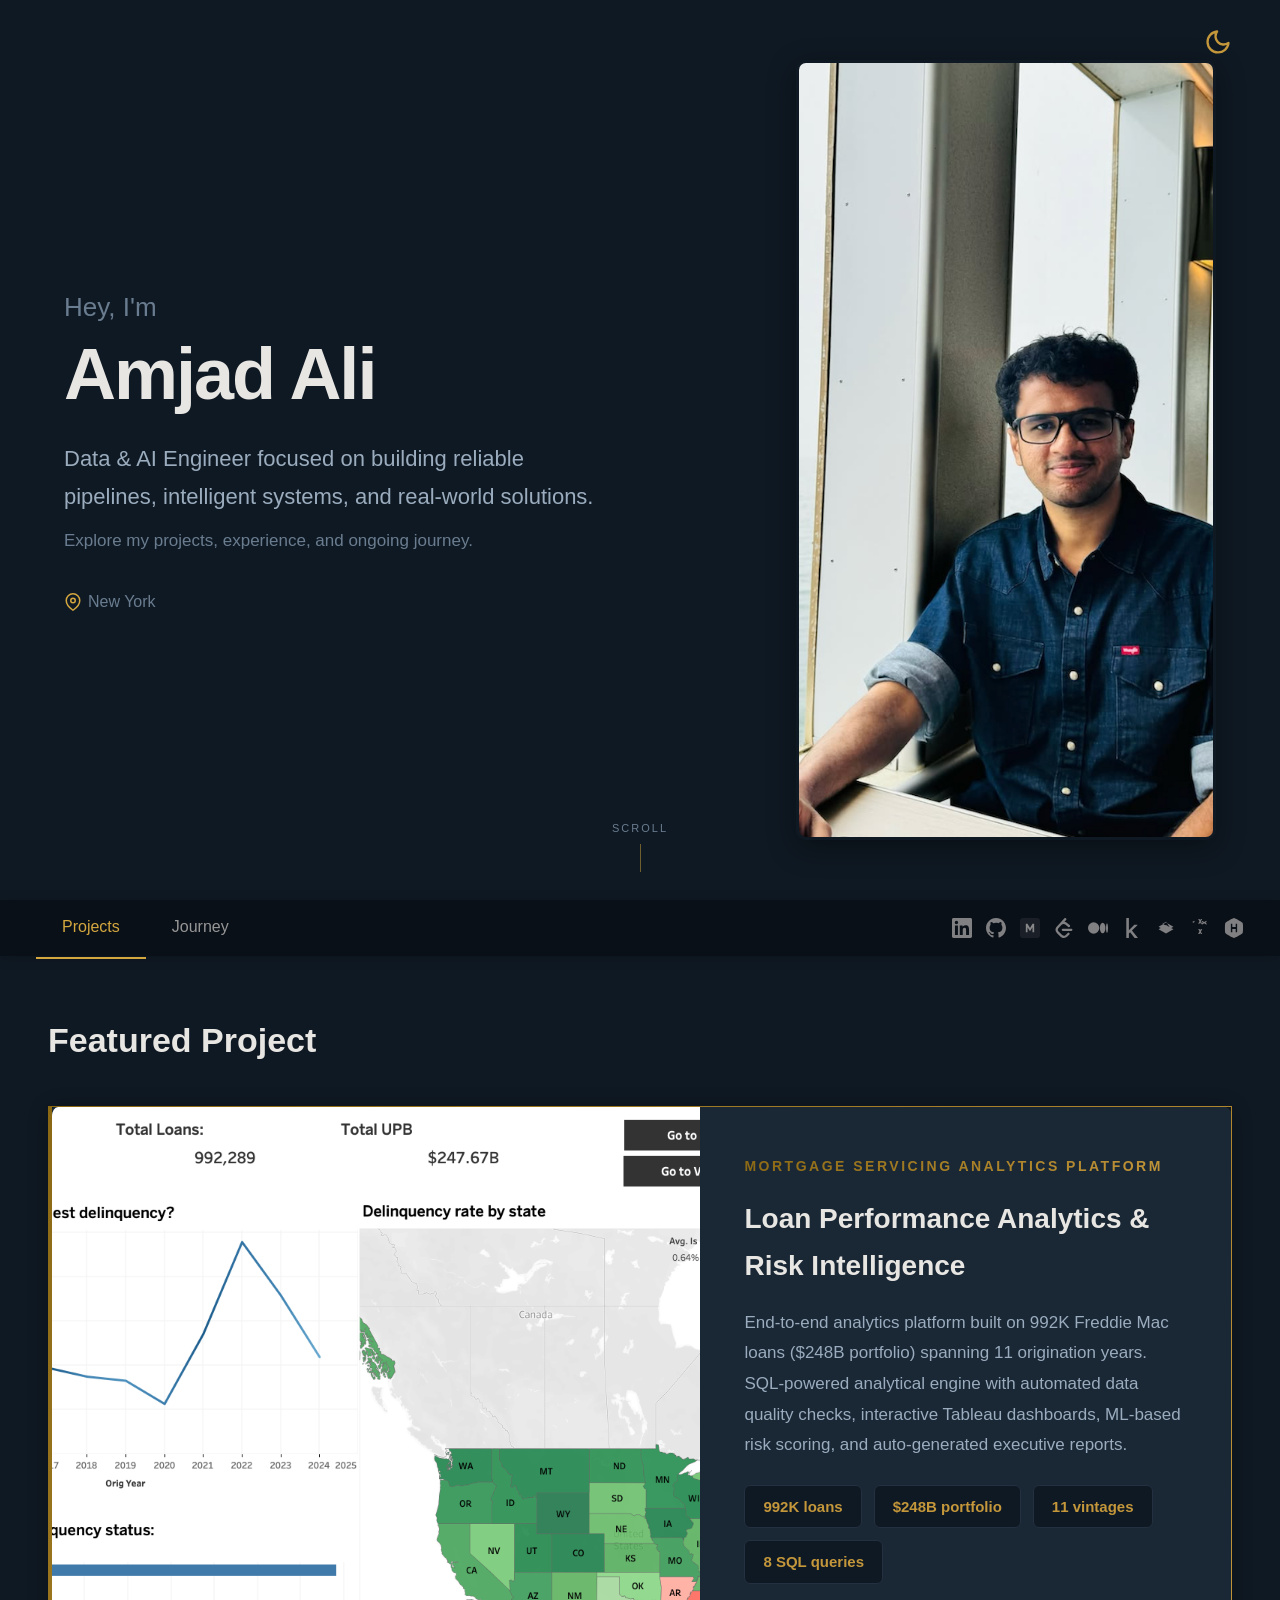
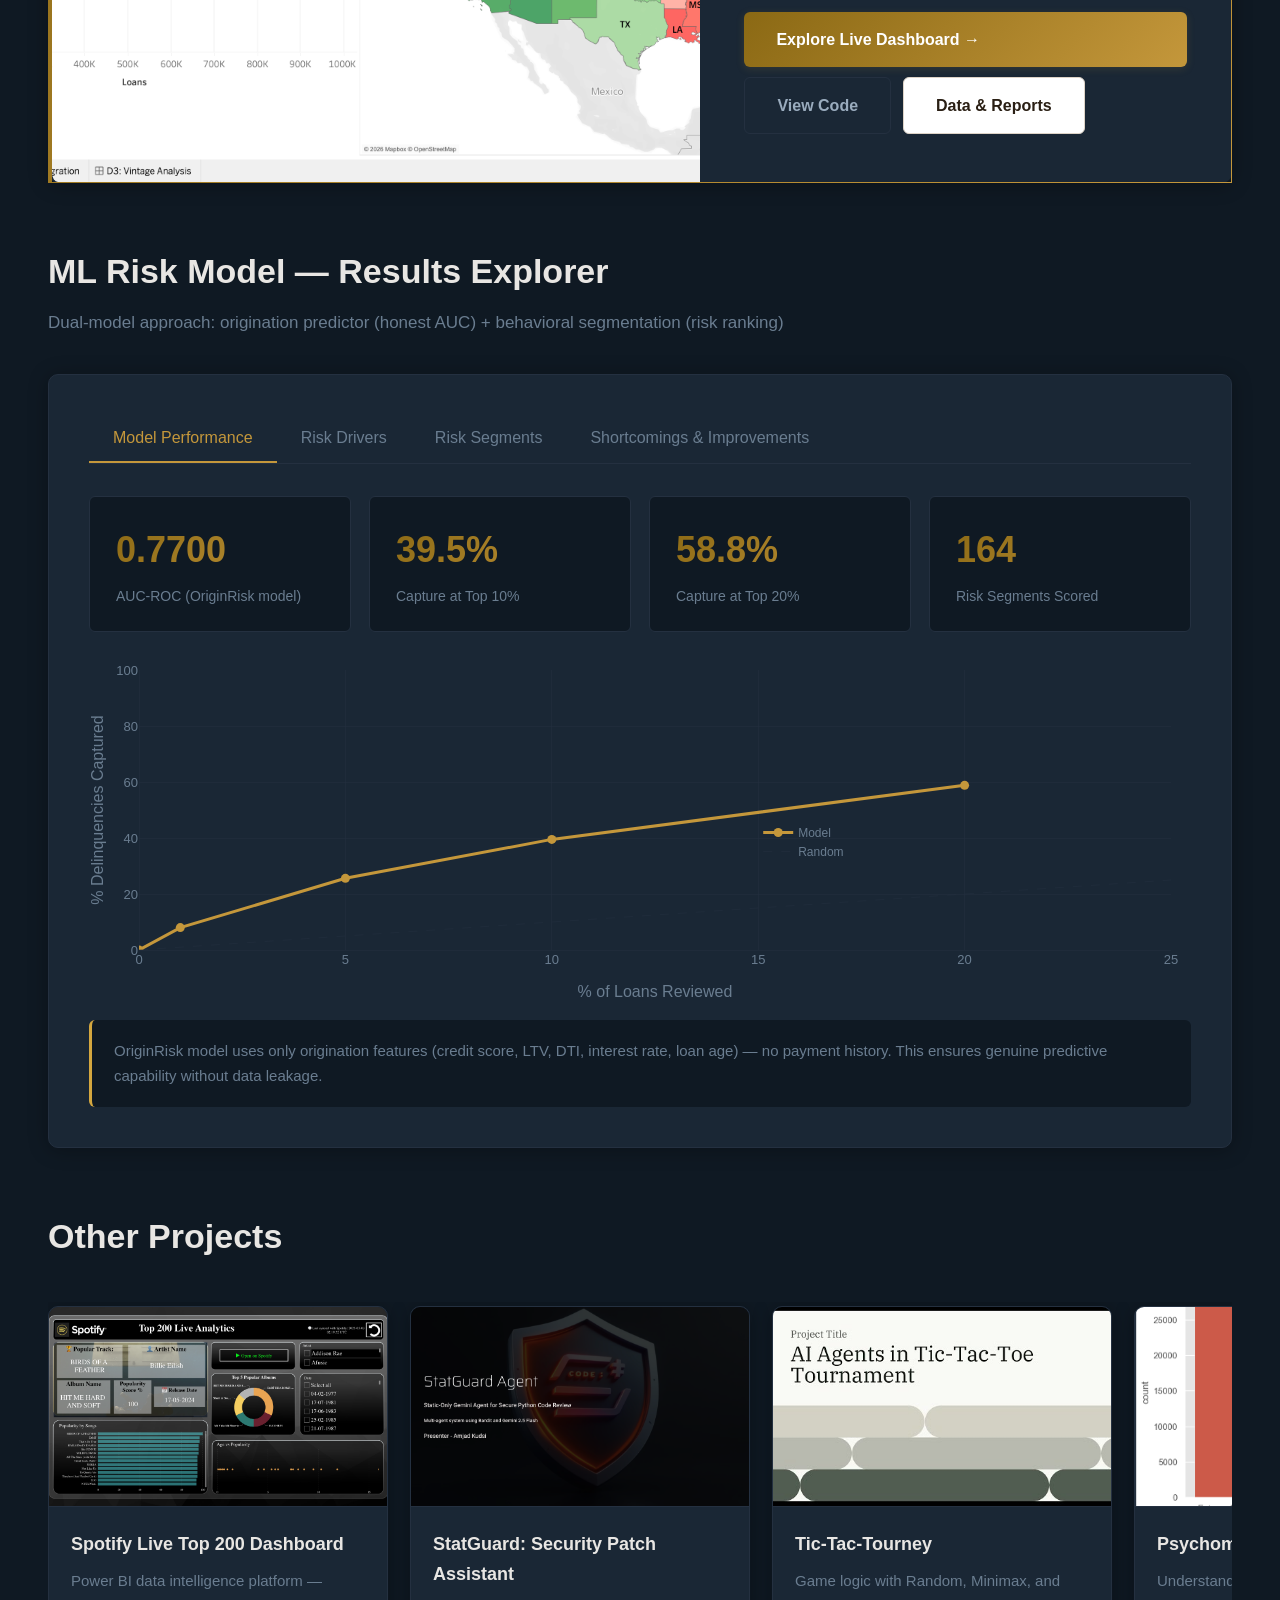
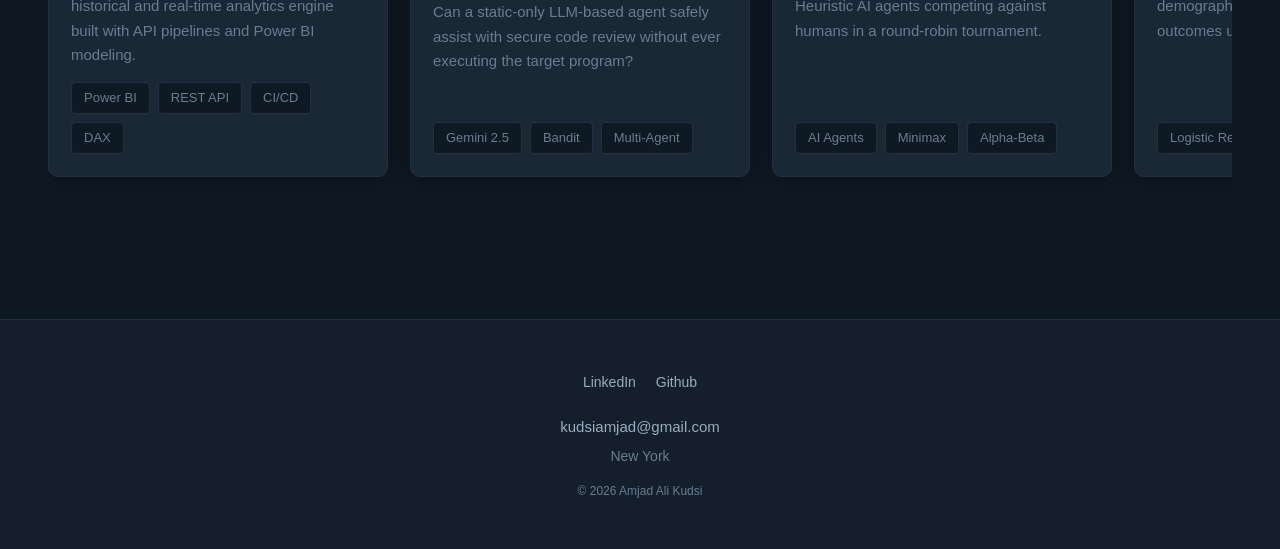
==== docs/index.html @ d376d177 "corrections" ====
<!DOCTYPE html>
<html lang="en">
<head>
    <meta charset="UTF-8">
    <meta name="viewport" content="width=device-width, initial-scale=1.0">
    <meta name="author" content="Amjad Ali Kudsi">
    <meta name="description" content="Data & AI Engineer — Pipelines, intelligent systems, and real-world solutions.">
    <title>Amjad Ali — Data & AI Engineer</title>
    <link rel="stylesheet" href="style.css">
    <script src="https://cdn.plot.ly/plotly-2.27.0.min.js" defer></script>
</head>
<body>

<!-- ═══════ HERO ═══════ -->
<section class="hero" id="top">
    <div class="theme-toggle" id="themeBtn" title="Toggle dark/light mode">
        <!-- Moon (visible in dark mode) -->
        <svg class="theme-toggle-icon" id="icon-moon" xmlns="http://www.w3.org/2000/svg" viewBox="0 0 24 24" fill="none" stroke="currentColor" stroke-width="2" stroke-linecap="round" stroke-linejoin="round"><path d="M21 12.79A9 9 0 1 1 11.21 3 7 7 0 0 0 21 12.79z"/></svg>
        <!-- Sun (visible in light mode) -->
        <svg class="theme-toggle-icon" id="icon-sun" xmlns="http://www.w3.org/2000/svg" viewBox="0 0 24 24" fill="none" stroke="currentColor" stroke-width="2" stroke-linecap="round" stroke-linejoin="round" style="display:none"><circle cx="12" cy="12" r="5"/><line x1="12" y1="1" x2="12" y2="3"/><line x1="12" y1="21" x2="12" y2="23"/><line x1="4.22" y1="4.22" x2="5.64" y2="5.64"/><line x1="18.36" y1="18.36" x2="19.78" y2="19.78"/><line x1="1" y1="12" x2="3" y2="12"/><line x1="21" y1="12" x2="23" y2="12"/><line x1="4.22" y1="19.78" x2="5.64" y2="18.36"/><line x1="18.36" y1="5.64" x2="19.78" y2="4.22"/></svg>
    </div>
    <div class="hero-inner">
        <div class="hero-text">
            <p class="hero-greeting">Hey, I'm</p>
            <h1 class="hero-name">Amjad Ali</h1>
            <p class="hero-tagline">Data & AI Engineer focused on building reliable pipelines, intelligent systems, and real-world solutions.</p>
            <p class="hero-tagline-sub">Explore my projects, experience, and ongoing journey.</p>
            <p class="hero-location"><svg xmlns="http://www.w3.org/2000/svg" viewBox="0 0 24 24" fill="none" stroke="currentColor" stroke-width="2" stroke-linecap="round" stroke-linejoin="round"><path d="M21 10c0 7-9 13-9 13s-9-6-9-13a9 9 0 0 1 18 0z"/><circle cx="12" cy="10" r="3"/></svg> New York</p>
        </div>
        <div class="hero-photo-wrap">
            <img src="assets/photo.png" alt="Amjad Ali" class="hero-photo">
        </div>
    </div>
    <div class="scroll-indicator">scroll</div>
</section>

<!-- ═══════ NAV — profile icons swapped here ═══════ -->
<nav class="nav-bar">
    <ul class="nav-tabs">
        <li class="active" data-tab="projects">Projects</li>
        <li data-tab="journey">Journey</li>
    </ul>
    <ul class="nav-icons">
        <li><a href="https://www.linkedin.com/in/amjadkudsi" target="_blank" title="LinkedIn"><svg xmlns="http://www.w3.org/2000/svg" viewBox="0 0 24 24" fill="currentColor"><path d="M20.447 20.452h-3.554v-5.569c0-1.328-.027-3.037-1.852-3.037-1.853 0-2.136 1.445-2.136 2.939v5.667H9.351V9h3.414v1.561h.046c.477-.9 1.637-1.85 3.37-1.85 3.601 0 4.267 2.37 4.267 5.455v6.286zM5.337 7.433a2.062 2.062 0 0 1-2.063-2.065 2.064 2.064 0 1 1 2.063 2.065zm1.782 13.019H3.555V9h3.564v11.452zM22.225 0H1.771C.792 0 0 .774 0 1.729v20.542C0 23.227.792 24 1.771 24h20.451C23.2 24 24 23.227 24 22.271V1.729C24 .774 23.2 0 22.222 0h.003z"/></svg></a></li>
        <li><a href="https://github.com/AmjadKudsi" target="_blank" title="GitHub"><svg xmlns="http://www.w3.org/2000/svg" viewBox="0 0 24 24" fill="currentColor"><path d="M12 0c-6.626 0-12 5.373-12 12 0 5.302 3.438 9.8 8.207 11.387.599.111.793-.261.793-.577v-2.234c-3.338.726-4.033-1.416-4.033-1.416-.546-1.387-1.333-1.756-1.333-1.756-1.089-.745.083-.729.083-.729 1.205.084 1.839 1.237 1.839 1.237 1.07 1.834 2.807 1.304 3.492.997.107-.775.418-1.305.762-1.604-2.665-.305-5.467-1.334-5.467-5.931 0-1.311.469-2.381 1.236-3.221-.124-.303-.535-1.524.117-3.176 0 0 1.008-.322 3.301 1.23A11.509 11.509 0 0 1 12 5.803c1.02.005 2.047.138 3.006.404 2.291-1.552 3.297-1.23 3.297-1.23.653 1.653.242 2.874.118 3.176.77.84 1.235 1.911 1.235 3.221 0 4.609-2.807 5.624-5.479 5.921.43.372.823 1.102.823 2.222v3.293c0 .319.192.694.801.576C20.566 21.797 24 17.3 24 12c0-6.627-5.373-12-12-12z"/></svg></a></li>
        <li><a href="https://codesignal.com/learn/profile/cmahs9glz000kim04b674tjcu" target="_blank" title="CodeSignal"><svg xmlns="http://www.w3.org/2000/svg" viewBox="0 0 24 24" fill="currentColor" width="20" height="20"><rect width="24" height="24" rx="4" fill="currentColor" opacity="0.15"/><path d="M7 17V7h2l3 5 3-5h2v10h-2v-6l-3 5-3-5v6z"/></svg></a></li>
        <li><a href="https://leetcode.com/u/amjadkudsi/" target="_blank" title="LeetCode"><svg xmlns="http://www.w3.org/2000/svg" viewBox="0 0 24 24" fill="currentColor"><path d="M13.483 0a1.374 1.374 0 0 0-.961.438L7.116 6.226l-3.854 4.126a5.266 5.266 0 0 0-1.209 2.104 5.35 5.35 0 0 0-.125.513 5.527 5.527 0 0 0 .062 2.362 5.83 5.83 0 0 0 .349 1.017 5.938 5.938 0 0 0 1.271 1.818l4.277 4.193.039.038c2.248 2.165 5.852 2.133 8.063-.074l2.396-2.392c.54-.54.54-1.414.003-1.955a1.378 1.378 0 0 0-1.951-.003l-2.396 2.392a3.021 3.021 0 0 1-4.205.038l-.02-.019-4.276-4.193c-.652-.64-.972-1.469-.948-2.263a2.68 2.68 0 0 1 .066-.523 2.545 2.545 0 0 1 .619-1.164L9.13 8.114c1.058-1.134 3.204-1.27 4.43-.278l3.501 2.831c.593.48 1.461.387 1.94-.207a1.384 1.384 0 0 0-.207-1.943l-3.5-2.831c-.8-.647-1.766-1.045-2.774-1.202l2.015-2.158A1.384 1.384 0 0 0 13.483 0zm-2.866 12.815a1.38 1.38 0 0 0-1.38 1.382 1.38 1.38 0 0 0 1.38 1.382H20.79a1.38 1.38 0 0 0 1.38-1.382 1.38 1.38 0 0 0-1.38-1.382z"/></svg></a></li>
        <li><a href="https://medium.com/@amjadkudsi" target="_blank" title="Medium"><svg xmlns="http://www.w3.org/2000/svg" viewBox="0 0 24 24" fill="currentColor"><path d="M13.54 12a6.8 6.8 0 01-6.77 6.82A6.8 6.8 0 010 12a6.8 6.8 0 016.77-6.82A6.8 6.8 0 0113.54 12zM20.96 12c0 3.54-1.51 6.42-3.38 6.42-1.87 0-3.39-2.88-3.39-6.42s1.52-6.42 3.39-6.42 3.38 2.88 3.38 6.42M24 12c0 3.17-.53 5.75-1.19 5.75-.66 0-1.19-2.58-1.19-5.75s.53-5.75 1.19-5.75C23.47 6.25 24 8.83 24 12z"/></svg></a></li>
        <li><a href="https://www.kaggle.com/amjadalikudsi" target="_blank" title="Kaggle"><svg xmlns="http://www.w3.org/2000/svg" viewBox="0 0 24 24" fill="currentColor"><path d="M18.825 23.859c-.022.092-.117.141-.281.141h-3.139c-.187 0-.351-.082-.492-.248l-5.178-6.589-1.448 1.374v5.111c0 .235-.117.352-.351.352H5.505c-.236 0-.354-.117-.354-.352V.353c0-.233.118-.353.354-.353h2.431c.234 0 .351.12.351.353v14.343l6.203-6.272c.165-.165.33-.246.495-.246h3.239c.144 0 .236.06.281.18.046.149.034.238-.036.27l-6.555 6.344 6.836 8.507c.095.104.117.208.075.323z"/></svg></a></li>
        <li><a href="https://share.streamlit.io/user/amjadkudsi" target="_blank" title="Streamlit"><svg xmlns="http://www.w3.org/2000/svg" viewBox="0 0 24 24" fill="currentColor"><path d="M16.673 11.32L7.67 6.757l4.503-2.283zm4.254 2.157L12 8.502 3.073 13.477l8.927 4.976zM3.073 10.523L12 15.498l8.927-4.975-8.927-4.976z"/></svg></a></li>
        <li><a href="https://developerbadges.snowflake.com/profile/amjadalikudsi102862/wallet" target="_blank" title="Snowflake Badges"><svg xmlns="http://www.w3.org/2000/svg" viewBox="0 0 24 24" fill="currentColor"><path d="M12.5 1.5l-1 1.7-1-1.7h-2l2 3.5-2 3.5h2l1-1.8 1 1.8h2l-2-3.5 2-3.5zM21 8l-1.7-1 1.7-1v-2l-3.5 2-3.5-2v2l1.8 1-1.8 1v2l3.5-2 3.5 2zM12.5 16.5l-1 1.7-1-1.7h-2l2 3.5L8.5 24h2l1-1.8 1 1.8h2l-2-3.5 2-3.5zM3 8L1.3 7 3 6V4L-.5 6l3.5 2v2l-1.8-1L3 10v2l-3.5-2L3 12z" transform="translate(3,0) scale(0.8)"/></svg></a></li>
        <li><a href="https://www.hackerrank.com/profile/amjadkudsi" target="_blank" title="HackerRank"><svg xmlns="http://www.w3.org/2000/svg" viewBox="0 0 24 24" fill="currentColor"><path d="M12 0c1.285 0 9.75 4.886 10.392 6 .645 1.115.645 10.885 0 12S13.287 24 12 24s-9.75-4.885-10.395-6c-.641-1.115-.641-10.885 0-12C2.25 4.886 10.715 0 12 0zm2.295 6.799c-.141 0-.258.115-.258.258v3.875H9.963V7.057c0-.143-.117-.258-.258-.258h-1.2c-.141 0-.258.115-.258.258v9.886c0 .143.117.258.258.258h1.2c.141 0 .258-.115.258-.258v-3.875h4.074v3.875c0 .143.115.258.258.258h1.199c.143 0 .258-.115.258-.258V7.057c0-.143-.115-.258-.258-.258z"/></svg></a></li>
    </ul>
</nav>

<!-- ═══════ CONTENT ═══════ -->
<div class="content">

<div class="tab-panel active" id="tab-projects">
    <div class="section-header reveal"><h2>Featured Project</h2></div>
    <div class="featured reveal">
        <div class="featured-inner">
            <div class="featured-image"><img src="assets/tableau_preview.png" alt="Mortgage Analytics Dashboard"></div>
            <div class="featured-body">
                <span class="featured-label">Mortgage Servicing Analytics Platform</span>
                <h3>Loan Performance Analytics & Risk Intelligence</h3>
                <p>End-to-end analytics platform built on 992K Freddie Mac loans ($248B portfolio) spanning 11 origination years. SQL-powered analytical engine with automated data quality checks, interactive Tableau dashboards, ML-based risk scoring, and auto-generated executive reports.</p>
                <div class="stat-badges"><span class="stat-badge">992K loans</span><span class="stat-badge">$248B portfolio</span><span class="stat-badge">11 vintages</span><span class="stat-badge">8 SQL queries</span></div>
                <div style="display:flex;flex-direction:column;gap:10px;">
                    <a href="dashboard.html" class="btn btn-primary">Explore Live Dashboard →</a>
                    <div style="display:flex;gap:12px;flex-wrap:wrap;">
                        <a href="https://github.com/AmjadKudsi/mortgage-servicing-analytics" target="_blank" class="btn btn-outline">View Code</a>
                        <a href="reports.html" class="btn btn-white">Data & Reports</a>
                    </div>
                </div>
            </div>
        </div>
    </div>

    <div class="section-header reveal" style="margin-top:60px;"><h2>ML Risk Model — Results Explorer</h2><p>Dual-model approach: origination predictor (honest AUC) + behavioral segmentation (risk ranking)</p></div>
    <div class="ml-demo reveal">
        <div class="ml-tabs"><button class="ml-tab active" data-ml="overview">Model Performance</button><button class="ml-tab" data-ml="features">Risk Drivers</button><button class="ml-tab" data-ml="segments">Risk Segments</button><button class="ml-tab" data-ml="limitations">Shortcomings & Improvements</button></div>
        <div class="ml-panel active" id="ml-overview"><div class="ml-kpi-row"><div class="ml-kpi"><div class="value" id="kpi-auc">—</div><div class="label">AUC-ROC (OriginRisk model)</div></div><div class="ml-kpi"><div class="value" id="kpi-lift10">—</div><div class="label">Capture at Top 10%</div></div><div class="ml-kpi"><div class="value" id="kpi-lift20">—</div><div class="label">Capture at Top 20%</div></div><div class="ml-kpi"><div class="value" id="kpi-segments">—</div><div class="label">Risk Segments Scored</div></div></div><div class="ml-chart" id="lift-chart"></div><div class="ml-note">OriginRisk model uses only origination features (credit score, LTV, DTI, interest rate, loan age) — no payment history. This ensures genuine predictive capability without data leakage.</div></div>
        <div class="ml-panel" id="ml-features"><div class="ml-chart" id="feature-chart"></div><div class="ml-note">Feature importance from the origination-only model. Credit score is the dominant predictor — consistent with fundamental credit risk theory.</div></div>
        <div class="ml-panel" id="ml-segments"><p style="font-size:16px;color:var(--text-secondary);margin-bottom:16px;">Top risk segments from SegmentIQ. Segments with highest concentration of delinquent loans.</p><div style="overflow-x:auto;"><table class="ml-table"><thead><tr><th>Credit Band</th><th>LTV</th><th>Rate</th><th>Vintage</th><th style="text-align:right">Loans</th><th style="text-align:right">Risk Score</th><th style="text-align:right">Actual DLQ</th></tr></thead><tbody id="segments-body"></tbody></table></div></div>
        <div class="ml-panel" id="ml-limitations"><div style="display:grid;gap:16px;"><div class="ml-note" style="border-left-color:#f39c12;"><strong>Single-snapshot limitation.</strong><br>The dataset is a single monthly snapshot, not a time series. True forward prediction requires sequential monthly data. The origination model predicts current delinquency status from borrower profile — valuable for risk stratification but not a deployment-ready forecasting tool.</div><div class="ml-note" style="border-left-color:#f39c12;"><strong>Class imbalance (99:1).</strong><br>Only ~1% of loans are delinquent. Precision is inherently low. Addressed with balanced class weights and evaluated using lift metrics rather than raw precision.</div><div class="ml-note" style="border-left-color:#2ecc71;"><strong>What would improve it.</strong><br>Monthly time-series data, additional features (employment, payment amounts, forbearance history), gradient boosting ensembles, and a calibration layer for dollar-loss estimation.</div><div class="ml-note"><strong>Why the dual-model design matters.</strong><br>The first attempt produced AUC = 1.0 due to data leakage. The redesign separates OriginRisk model (origination, AUC ~0.77) for honest prediction from SegmentIQ (behavioral) for segmentation. This distinction is what mortgage analytics teams value.</div></div></div>
    </div>

    <div class="section-header reveal" style="margin-top:60px;"><h2>Other Projects</h2></div>
    <div class="projects-scroll-container reveal">
        <div class="projects-scroll">
            <a href="https://github.com/AmjadKudsi/spotify-live-refresh" target="_blank" class="project-card"><img src="assets/proj_spotify.png" class="project-card-img" alt="Spotify"><div class="project-card-body"><h4>Spotify Live Top 200 Dashboard</h4><p>Power BI data intelligence platform — historical and real-time analytics engine built with API pipelines and Power BI modeling.</p><div class="project-card-tags"><span class="tag">Power BI</span><span class="tag">REST API</span><span class="tag">CI/CD</span><span class="tag">DAX</span></div></div></a>
            <a href="https://github.com/AmjadKudsi/StatGuard_agent" target="_blank" class="project-card"><img src="assets/proj_statguard.png" class="project-card-img" alt="StatGuard"><div class="project-card-body"><h4>StatGuard: Security Patch Assistant</h4><p>Can a static-only LLM-based agent safely assist with secure code review without ever executing the target program?</p><div class="project-card-tags"><span class="tag">Gemini 2.5</span><span class="tag">Bandit</span><span class="tag">Multi-Agent</span></div></div></a>
            <a href="https://github.com/AmjadKudsi/Tic-Tac-Tourney" target="_blank" class="project-card"><img src="assets/proj_tictac.png" class="project-card-img" alt="Tic-Tac-Tourney"><div class="project-card-body"><h4>Tic-Tac-Tourney</h4><p>Game logic with Random, Minimax, and Heuristic AI agents competing against humans in a round-robin tournament.</p><div class="project-card-tags"><span class="tag">AI Agents</span><span class="tag">Minimax</span><span class="tag">Alpha-Beta</span></div></div></a>
            <a href="https://github.com/Intro-to-Data-Science-Team-10/Analysis-of-Mental-Health-Dynamics" target="_blank" class="project-card"><img src="assets/proj_psych.png" class="project-card-img" alt="Psychometric"><div class="project-card-body"><h4>Psychometric Severity Prediction</h4><p>Understanding how personality traits and demographics influence mental health outcomes using ML classification.</p><div class="project-card-tags"><span class="tag">Logistic Regression</span><span class="tag">SVM</span><span class="tag">ANOVA</span></div></div></a>
            <a href="https://github.com/AmjadKudsi/Meta_llama-chatbot" target="_blank" class="project-card"><img src="assets/default_project.png" class="project-card-img" alt="RAG Chatbot"><div class="project-card-body"><h4>Evidence-Grounded RAG Chatbot</h4><p>RAG pipeline using LlamaIndex and FAISS for document-grounded Q&A on IRS tax publications without external APIs.</p><div class="project-card-tags"><span class="tag">LlamaIndex</span><span class="tag">FAISS</span><span class="tag">Pydantic</span><span class="tag">RAGAS</span></div></div></a>
        </div>
    </div>
</div>

<!-- ── JOURNEY TAB ── -->
<div class="tab-panel" id="tab-journey">
    <div class="section-header reveal"><h2>Career & Education</h2></div>
    <div class="timeline reveal">
        <div class="timeline-item"><div class="timeline-dot"></div><div class="timeline-content"><div class="timeline-date">July 2025 — Present</div><div class="timeline-title">Research Assistant</div><div class="timeline-company">University of New Haven · West Haven, CT</div><div class="timeline-desc">LLM-assisted software security research — vulnerability detection, multilingual code analysis across 6 languages, and explainable automated repair workflows for real codebases.</div></div></div>
        <div class="timeline-item"><div class="timeline-dot"></div><div class="timeline-content"><div class="timeline-date">August 2023 — May 2025</div><div class="timeline-title">MS in Data Science (STEM)</div><div class="timeline-company">University of New Haven</div><div class="timeline-desc">AWS (Athena, Glue, S3, Lambda), Power BI, NLP, Math for Data Scientists.</div></div></div>
        <div class="timeline-item"><div class="timeline-dot"></div><div class="timeline-content"><div class="timeline-date">June 2024 — August 2024</div><div class="timeline-title">Solutions Engineering Intern</div><div class="timeline-company">Bitwise Inc. · Schaumburg, IL</div><div class="timeline-desc">Built Python GenAI service with LangChain orchestration, multi-LLM routing, and SQL-to-PySpark conversion pipeline. Led cross-team final presentation across frontend, backend, and GenAI tracks.</div></div></div>
        <div class="timeline-item"><div class="timeline-dot"></div><div class="timeline-content"><div class="timeline-date">August 2021 — August 2023</div><div class="timeline-title">Senior Analyst</div><div class="timeline-company">Capgemini</div><div class="timeline-desc">Fortune 50 licensing analytics — 50+ Snowflake SQL scripts, ETL migration from Informatica to AWS/Snowflake, end-to-end data validation across S3, DB2, and Snowflake.</div></div></div>
        <div class="timeline-item"><div class="timeline-dot"></div><div class="timeline-content"><div class="timeline-date">March 2021 — May 2021</div><div class="timeline-title">Data Analyst Intern</div><div class="timeline-company">DevTown (Shape AI)</div><div class="timeline-desc">Supervised ML models on labeled datasets — 89.5% classification accuracy, 92.9% fraud recall. Deployed regression model as interactive web application.</div></div></div>
        <div class="timeline-item"><div class="timeline-dot"></div><div class="timeline-content"><div class="timeline-date">August 2017 — May 2021</div><div class="timeline-title">BE in Electronics & Telecommunication</div><div class="timeline-company">University of Pune</div><div class="timeline-desc">AI, Machine Learning, Data Structures & Algorithms, OOP, SQL.</div></div></div>
    </div>

    <!-- CREDENTIALS & BADGES -->
    <div class="badges-section reveal">
        <div class="section-header"><h2>Credentials & Badges</h2></div>

        <div class="badges-tier-label">Professional Certifications</div>
        <!-- Oracle certs -->
        <div class="badges-row">
            <div class="cert-card"><img src="assets/badges/oracle_genai.png" alt="OCI GenAI"><div class="cert-label">OCI Generative AI Professional</div></div>
            <div class="cert-card"><img src="assets/badges/oracle_vector.png" alt="OCI Vector Search"><div class="cert-label">OCI AI Vector Search Professional</div></div>
            <div class="cert-card"><img src="assets/badges/oracle_autodb.png" alt="OCI Auto DB"><div class="cert-label">OCI Autonomous Database Professional</div></div>
        </div>
        <!-- Azure badges -->
        <div class="badges-row" style="margin-top:18px;">
            <div class="badge-card-lg"><img src="assets/badges/azure_fundamentals.png" alt="Azure AZ-900"><div class="badge-label">Azure Fundamentals (AZ-900)</div></div>
            <div class="badge-card-lg"><img src="assets/badges/azure_data.png" alt="Azure DP-900"><div class="badge-label">Azure Data Fundamentals (DP-900)</div></div>
            <div class="badge-card-lg"><img src="assets/badges/azure_ai.png" alt="Azure AI-900"><div class="badge-label">Azure AI Fundamentals (AI-900)</div></div>
        </div>
        <!-- HR SQL Advanced cert + Google Kaggle cert — 2.5x bigger -->
        <div class="badges-row" style="margin-top:18px;">
            <div class="cert-card-xl"><img src="assets/badges/hr_sql_advanced.png" alt="HackerRank SQL Advanced"><div class="cert-label">HackerRank SQL (Advanced) Certificate</div></div>
            <div class="cert-card-xl"><img src="assets/badges/google_kaggle_ai.png" alt="Google Kaggle AI Agents"><div class="cert-label">Google/Kaggle 5-Day AI Agents Intensive</div></div>
        </div>

        <div class="badges-tier-label">Platform Achievements</div>
        <div class="badges-row">
            <div class="badge-card-md"><img src="assets/badges/snowflake_de.png" alt="Snowflake DE"><div class="badge-label">Snowflake Data Engineering Bootcamp</div></div>
            <div class="badge-card-md"><img src="assets/badges/snowflake_genai.png" alt="Snowflake GenAI"><div class="badge-label">Snowflake Gen AI Bootcamp</div></div>
            <div class="badge-card-md"><img src="assets/badges/ms_ai_skillsfest.png" alt="MS AI Skills Fest"><div class="badge-label">Microsoft AI Skills Fest (GWR)</div></div>
            <div class="badge-card-md"><img src="assets/badges/codesignal_streak.png" alt="CodeSignal Streak"><div class="badge-label"><span class="live-badge"><span class="live-dot"></span> CodeSignal Streak — 244 days</span></div></div>
        </div>

        <div class="badges-tier-label">Coding Badges</div>
        <div class="badges-row">
            <div class="badge-card-lc"><img src="assets/badges/leetcode_sql50.png" alt="LeetCode SQL50"><div class="badge-label">LeetCode SQL 50</div></div>
            <div class="badge-card-lc"><img src="assets/badges/leetcode_pandas15.png" alt="LeetCode Pandas15"><div class="badge-label">LeetCode Pandas 15</div></div>
            <div class="badge-card-sm"><img src="assets/badges/hr_sql_gold.png" alt="HR SQL Gold"><div class="badge-label">HackerRank SQL Gold</div></div>
            <div class="badge-card-sm"><img src="assets/badges/hr_30days_gold.png" alt="HR 30-Day Gold"><div class="badge-label">HackerRank 30 Days Gold</div></div>
        </div>

        <div class="tools-display" style="margin-top:48px;">
            <div class="badges-tier-label">Tools & Technologies</div>
            <img src="assets/badges/codesignal_tools.png" alt="CodeSignal Tools">
            <div class="tools-caption">Practiced on CodeSignal</div>
        </div>
    </div>
</div>

</div>

<!-- ═══════ FOOTER — text links ═══════ -->
<footer class="footer">
    <ul class="footer-links">
        <li><a href="https://www.linkedin.com/in/amjadkudsi" target="_blank">LinkedIn</a></li>
        <li><a href="https://github.com/AmjadKudsi" target="_blank">Github</a></li>
    </ul>
    <div class="footer-email"><a href="mailto:kudsiamjad@gmail.com">kudsiamjad@gmail.com</a></div>
    <div class="footer-location">New York</div>
    <p class="copy">&copy; 2026 Amjad Ali Kudsi</p>
</footer>

<script src="app.js"></script>
<script src="ml-demo.js" defer></script>
</body>
</html>
---- docs/style.css ----
/* ═══════════════════════════════════════════════
   Portfolio v4 — Dark default, magnified, full-width
   ═══════════════════════════════════════════════ */

/* ── DARK THEME (default) ── */
:root{--bg:#0f1923;--bg-warm:#141f2b;--bg-card:#1a2735;--bg-card-hover:#1f2f40;--bg-nav:#0a1018;--accent:#C4973B;--accent-light:#d4a73f;--accent-glow:rgba(196,151,59,0.15);--gradient:linear-gradient(135deg,#8B6914,#C4973B);--text:#e8e6e3;--text-secondary:#9aacbe;--text-muted:#6a7d90;--text-on-dark:#e8e6e3;--border:#243040;--border-light:#2a3a4d;--shadow:0 2px 20px rgba(0,0,0,0.3);--shadow-hover:0 8px 28px rgba(0,0,0,0.4);--transition:0.3s ease;--chart-grid:rgba(36,48,64,0.5);--chart-text:#6a7d90;--radius:10px;--radius-sm:6px}

/* ── LIGHT THEME ── */
[data-theme="light"]{--bg:#f5f0eb;--bg-warm:#ede5db;--bg-card:#ffffff;--bg-card-hover:#fff9f3;--bg-nav:#2a1f14;--accent:#8B6914;--accent-light:#C4973B;--accent-glow:rgba(139,105,20,0.12);--text:#2a1f14;--text-secondary:#6b5b4e;--text-muted:#9a8b7d;--text-on-dark:#f5f0eb;--border:#ddd3c7;--border-light:#e8e0d6;--shadow:0 2px 16px rgba(42,31,20,0.08);--shadow-hover:0 8px 28px rgba(42,31,20,0.12);--chart-grid:#e8e0d6;--chart-text:#6b5b4e}

*{margin:0;padding:0;box-sizing:border-box}html{scroll-behavior:smooth}body{font-family:-apple-system,BlinkMacSystemFont,'Segoe UI','Inter',Roboto,sans-serif;background:var(--bg);color:var(--text);line-height:1.7;-webkit-font-smoothing:antialiased;transition:background 0.4s ease,color 0.4s ease}a{color:var(--accent);text-decoration:none;transition:var(--transition)}a:hover{color:var(--accent-light)}

.reveal{opacity:0;transform:translateY(24px);transition:opacity 0.6s ease,transform 0.6s ease}.reveal.visible{opacity:1;transform:translateY(0)}

/* Theme Toggle — sun/moon */
.theme-toggle{position:absolute;top:28px;right:48px;z-index:10;cursor:pointer;display:flex;align-items:center;gap:8px}
.theme-toggle-icon{width:28px;height:28px;color:var(--accent);transition:var(--transition)}
.theme-toggle:hover .theme-toggle-icon{color:var(--accent-light);transform:scale(1.1)}

/* Hero — magnified, full height */
.hero{min-height:100vh;display:flex;align-items:center;justify-content:center;padding:40px 64px;background:var(--bg);position:relative;overflow:hidden}
.hero-inner{display:flex;align-items:stretch;gap:80px;max-width:1400px;width:100%;min-height:calc(100vh - 120px)}
.hero-text{flex:1;display:flex;flex-direction:column;justify-content:center}
.hero-greeting{font-size:26px;color:var(--text-muted);margin-bottom:8px}
.hero-name{font-size:72px;font-weight:800;color:var(--text);line-height:1.05;margin-bottom:28px;letter-spacing:-2px}
.hero-tagline{font-size:22px;color:var(--text-secondary);line-height:1.7;margin-bottom:12px;max-width:540px}
.hero-tagline-sub{font-size:17px;color:var(--text-muted);margin-bottom:32px}
.hero-location{font-size:16px;color:var(--text-muted);display:flex;align-items:center;gap:6px}
.hero-location svg{width:18px;height:18px;stroke:var(--accent-light)}
.hero-photo-wrap{flex:0 0 420px;display:flex;align-items:stretch}
.hero-photo{width:100%;height:100%;min-height:600px;object-fit:cover;border-radius:var(--radius);border:3px solid transparent;background-image:var(--gradient);background-origin:border-box;background-clip:padding-box,border-box;box-shadow:var(--shadow-hover)}
.scroll-indicator{position:absolute;bottom:28px;left:50%;transform:translateX(-50%);animation:bounce 2s ease infinite;color:var(--text-muted);font-size:11px;letter-spacing:2px;text-transform:uppercase;text-align:center}
.scroll-indicator::after{content:'';display:block;width:1px;height:28px;background:var(--accent-light);margin:6px auto 0;opacity:0.5}
@keyframes bounce{0%,100%{transform:translateX(-50%) translateY(0)}50%{transform:translateX(-50%) translateY(6px)}}

/* Nav — profile link icons */
.nav-bar{position:sticky;top:0;z-index:100;background:var(--bg-nav);padding:0 36px;display:flex;align-items:center;justify-content:space-between;height:56px;box-shadow:0 2px 12px rgba(0,0,0,0.15)}
.nav-tabs{display:flex;gap:0;list-style:none}
.nav-tabs li{padding:16px 26px;font-size:16px;font-weight:500;color:rgba(245,240,235,0.6);cursor:pointer;border-bottom:2px solid transparent;transition:var(--transition)}
.nav-tabs li.active{color:var(--accent-light);border-bottom-color:var(--accent-light)}
.nav-tabs li:hover:not(.active){color:var(--text-on-dark)}
.nav-icons{display:flex;gap:14px;list-style:none;align-items:center;flex-wrap:wrap}
.nav-icons a{color:rgba(245,240,235,0.5);transition:var(--transition);display:flex}
.nav-icons a:hover{color:var(--accent-light)}
.nav-icons svg{width:20px;height:20px}

/* Content — full width */
.content{max-width:1400px;margin:0 auto;padding:56px 48px}
.tab-panel{display:none}.tab-panel.active{display:block}
.section-header{margin-bottom:36px}
.section-header h2{font-size:34px;font-weight:700;color:var(--text);margin-bottom:8px}
.section-header p{font-size:17px;color:var(--text-muted)}

/* Featured — full width */
.featured{background:var(--bg-card);border:1px solid var(--border);border-left:4px solid;border-image:var(--gradient) 1;border-radius:var(--radius);overflow:hidden;margin-bottom:56px;box-shadow:var(--shadow)}
.featured-inner{display:flex;gap:0}
.featured-image{flex:0 0 55%;overflow:hidden}
.featured-image img{width:100%;height:100%;object-fit:cover;display:block}
.featured-body{flex:1;padding:48px 44px;display:flex;flex-direction:column;justify-content:center}
.featured-label{font-size:14px;letter-spacing:2.5px;text-transform:uppercase;background:var(--gradient);-webkit-background-clip:text;-webkit-text-fill-color:transparent;background-clip:text;margin-bottom:16px;font-weight:700}
.featured-body h3{font-size:28px;font-weight:700;margin-bottom:18px;color:var(--text)}
.featured-body p{font-size:17px;color:var(--text-secondary);margin-bottom:24px;line-height:1.8}
.stat-badges{display:flex;gap:12px;margin-bottom:28px;flex-wrap:wrap}
.stat-badge{background:var(--bg);border:1px solid var(--border);border-radius:var(--radius-sm);padding:8px 18px;font-size:15px;color:var(--accent);font-weight:600}
.btn{display:inline-block;padding:14px 32px;border-radius:var(--radius-sm);font-size:16px;font-weight:600;text-decoration:none;cursor:pointer;transition:var(--transition);border:none}
.btn-primary{background:var(--gradient);color:#fff;box-shadow:0 2px 8px var(--accent-glow)}
.btn-primary:hover{transform:translateY(-1px);box-shadow:0 6px 20px var(--accent-glow);color:#fff}
.btn-outline{background:transparent;border:1px solid var(--border);color:var(--text-secondary)}
.btn-outline:hover{border-color:var(--accent);color:var(--accent)}
.btn-white{background:#ffffff;color:#2a1f14;border:1px solid #ddd3c7}
.btn-white:hover{background:#f5f0eb;color:#8B6914}

/* ML Demo */
.ml-demo{background:var(--bg-card);border:1px solid var(--border);border-radius:var(--radius);padding:40px;margin-bottom:56px;box-shadow:var(--shadow)}
.ml-tabs{display:flex;gap:0;margin-bottom:32px;border-bottom:1px solid var(--border)}
.ml-tab{padding:14px 24px;font-size:16px;font-weight:500;color:var(--text-muted);cursor:pointer;border-bottom:2px solid transparent;transition:var(--transition);background:none;border-top:none;border-left:none;border-right:none}
.ml-tab.active{color:var(--accent);border-bottom-color:var(--accent)}
.ml-panel{display:none}.ml-panel.active{display:block}
.ml-kpi-row{display:flex;gap:18px;margin-bottom:28px;flex-wrap:wrap}
.ml-kpi{background:var(--bg);border:1px solid var(--border);border-radius:var(--radius-sm);padding:22px 26px;flex:1;min-width:160px}
.ml-kpi .value{font-size:36px;font-weight:700;background:var(--gradient);-webkit-background-clip:text;-webkit-text-fill-color:transparent;background-clip:text}
.ml-kpi .label{font-size:14px;color:var(--text-muted);margin-top:5px}
.ml-chart{width:100%;min-height:340px}
.ml-table{width:100%;border-collapse:collapse;font-size:15px;margin-top:18px}
.ml-table th{text-align:left;padding:12px 14px;color:var(--text-muted);font-weight:600;border-bottom:2px solid var(--border);font-size:13px;text-transform:uppercase;letter-spacing:0.5px}
.ml-table td{padding:11px 14px;border-bottom:1px solid var(--border-light);color:var(--text-secondary)}
.ml-table tr:hover td{color:var(--text)}
.ml-note{font-size:15px;color:var(--text-muted);margin-top:20px;padding:18px 22px;background:var(--bg);border-radius:var(--radius-sm);border-left:3px solid var(--accent-light);line-height:1.7}
.ml-note strong{color:var(--text)}

/* Project Cards — full width scroll */
.projects-scroll{display:flex;gap:22px;overflow-x:auto;scroll-snap-type:x mandatory;-webkit-overflow-scrolling:touch;padding:4px 0 22px;scrollbar-width:thin;scrollbar-color:var(--border) transparent}
.project-card{flex:0 0 340px;scroll-snap-align:start;background:var(--bg-card);border:1px solid var(--border);border-radius:var(--radius);overflow:hidden;text-decoration:none;transition:var(--transition);display:flex;flex-direction:column;box-shadow:var(--shadow)}
.project-card:hover{border-color:var(--accent-light);transform:translateY(-3px);box-shadow:var(--shadow-hover)}
.project-card-img{width:100%;height:200px;object-fit:cover;border-bottom:1px solid var(--border)}
.project-card-body{padding:22px;flex:1;display:flex;flex-direction:column}
.project-card-body h4{font-size:18px;font-weight:600;color:var(--text);margin-bottom:10px}
.project-card-body p{font-size:15px;color:var(--text-muted);flex:1;line-height:1.65}
.project-card-tags{display:flex;gap:8px;flex-wrap:wrap;margin-top:14px}
.tag{font-size:13px;padding:4px 12px;border-radius:4px;background:var(--bg);color:var(--text-muted);border:1px solid var(--border)}

/* Timeline — full width */
.timeline{position:relative;max-width:100%;margin:0 auto;padding:24px 0}
.timeline::before{content:'';position:absolute;left:50%;top:0;bottom:0;width:2px;background:var(--border);transform:translateX(-50%)}
.timeline-item{position:relative;display:flex;align-items:flex-start;margin-bottom:48px;width:100%}
.timeline-item:nth-child(odd){flex-direction:row-reverse}
.timeline-dot{position:absolute;left:50%;top:10px;width:18px;height:18px;border-radius:50%;background:var(--gradient);border:3px solid var(--bg);transform:translateX(-50%);z-index:2;box-shadow:0 0 0 4px var(--accent-glow)}
.timeline-content{width:44%;padding:24px 28px;background:var(--bg-card);border:1px solid var(--border);border-radius:var(--radius-sm);box-shadow:var(--shadow)}
.timeline-item:nth-child(odd) .timeline-content{margin-right:auto;margin-left:6%}
.timeline-item:nth-child(even) .timeline-content{margin-left:auto;margin-right:6%}
.timeline-date{font-size:15px;color:var(--accent);font-weight:600;margin-bottom:6px}
.timeline-title{font-size:21px;font-weight:700;color:var(--text);margin-bottom:4px}
.timeline-company{font-size:16px;color:var(--accent-light);margin-bottom:10px;font-weight:500}
.timeline-desc{font-size:15px;color:var(--text-muted);line-height:1.7}

/* ═══ BADGES — magnified ═══ */
.badges-section{margin-top:56px}
.badges-tier-label{font-size:16px;color:var(--accent);text-transform:uppercase;letter-spacing:1.5px;font-weight:700;margin-bottom:18px;margin-top:44px}
.badges-tier-label:first-of-type{margin-top:0}
.badges-row{display:flex;gap:22px;overflow-x:auto;scroll-snap-type:x mandatory;padding:4px 0 20px;scrollbar-width:thin;scrollbar-color:var(--border) transparent}

/* Oracle certs — large */
.cert-card{flex:0 0 400px;scroll-snap-align:start;background:var(--bg-card);border:1px solid var(--border);border-radius:var(--radius);overflow:hidden;transition:var(--transition);box-shadow:var(--shadow)}
.cert-card:hover{transform:translateY(-2px);box-shadow:var(--shadow-hover);border-color:var(--accent-light)}
.cert-card img{width:100%;height:auto;display:block}
.cert-card .cert-label{padding:14px 18px;font-size:14px;color:var(--text-secondary);font-weight:500;text-align:center;border-top:1px solid var(--border-light)}

/* Azure badges — large */
.badge-card-lg{flex:0 0 240px;scroll-snap-align:start;background:var(--bg-card);border:1px solid var(--border);border-radius:var(--radius);text-align:center;padding:22px 18px;transition:var(--transition);box-shadow:var(--shadow)}
.badge-card-lg:hover{transform:translateY(-2px);box-shadow:var(--shadow-hover);border-color:var(--accent-light)}
.badge-card-lg img{width:160px;height:160px;object-fit:contain;margin-bottom:14px}
.badge-card-lg .badge-label{font-size:14px;color:var(--text-secondary);line-height:1.4;font-weight:500}

/* HR cert + Google Kaggle cert — 2.5x bigger cert cards */
.cert-card-xl{flex:0 0 540px;scroll-snap-align:start;background:var(--bg-card);border:1px solid var(--border);border-radius:var(--radius);overflow:hidden;transition:var(--transition);box-shadow:var(--shadow)}
.cert-card-xl:hover{transform:translateY(-2px);box-shadow:var(--shadow-hover);border-color:var(--accent-light)}
.cert-card-xl img{width:100%;height:auto;display:block}
.cert-card-xl .cert-label{padding:14px 18px;font-size:15px;color:var(--text-secondary);font-weight:500;text-align:center;border-top:1px solid var(--border-light)}

/* Platform achievements — 2.5x (was 180px → 380px cards, 110px → 240px imgs) */
.badge-card-md{flex:0 0 380px;scroll-snap-align:start;background:var(--bg-card);border:1px solid var(--border);border-radius:var(--radius);text-align:center;padding:28px 20px;transition:var(--transition);box-shadow:var(--shadow)}
.badge-card-md:hover{transform:translateY(-2px);box-shadow:var(--shadow-hover);border-color:var(--accent-light)}
.badge-card-md img{width:240px;height:240px;object-fit:contain;margin-bottom:14px}
.badge-card-md .badge-label{font-size:15px;color:var(--text-muted);line-height:1.4;font-weight:500}

/* Live indicator for codesignal */
.live-badge{display:inline-flex;align-items:center;gap:6px}
.live-dot{width:8px;height:8px;border-radius:50%;background:#2ecc71;display:inline-block;animation:pulse-green 1.5s ease infinite}
@keyframes pulse-green{0%,100%{box-shadow:0 0 0 0 rgba(46,204,113,0.4)}50%{box-shadow:0 0 0 6px rgba(46,204,113,0)}}

/* Coding badges — 2.5x (was 150px → 375px, 85px → 212px) */
.badge-card-sm{flex:0 0 375px;scroll-snap-align:start;background:var(--bg-card);border:1px solid var(--border);border-radius:var(--radius);text-align:center;padding:24px 16px;transition:var(--transition);box-shadow:var(--shadow)}
.badge-card-sm:hover{transform:translateY(-2px);box-shadow:var(--shadow-hover);border-color:var(--accent-light)}
.badge-card-sm img{width:212px;height:212px;object-fit:contain;margin-bottom:10px}
.badge-card-sm .badge-label{font-size:14px;color:var(--text-muted);line-height:1.3;font-weight:500}

/* Leetcode — 3x (was 150px → 450px, 85px → 255px) */
.badge-card-lc{flex:0 0 450px;scroll-snap-align:start;background:var(--bg-card);border:1px solid var(--border);border-radius:var(--radius);text-align:center;padding:28px 20px;transition:var(--transition);box-shadow:var(--shadow)}
.badge-card-lc:hover{transform:translateY(-2px);box-shadow:var(--shadow-hover);border-color:var(--accent-light)}
.badge-card-lc img{width:255px;height:auto;max-height:400px;object-fit:contain;margin-bottom:12px}
.badge-card-lc .badge-label{font-size:15px;color:var(--text-muted);line-height:1.3;font-weight:500}

/* Tools */
.tools-display{margin-top:44px}
.tools-display img{width:100%;border-radius:var(--radius-sm);border:1px solid var(--border);box-shadow:var(--shadow)}
.tools-caption{font-size:15px;color:var(--text-muted);margin-top:10px;text-align:center}

/* Footer — text links */
.footer{text-align:center;padding:48px 36px;border-top:1px solid var(--border);margin-top:64px;background:var(--bg-warm)}
.footer-links{display:flex;justify-content:center;gap:20px;margin-bottom:18px;list-style:none;flex-wrap:wrap}
.footer-links a{color:var(--text-secondary);font-size:14px;font-weight:500;transition:var(--transition)}
.footer-links a:hover{color:var(--accent)}
.footer-email{font-size:15px;color:var(--text-secondary);margin-bottom:6px}
.footer-email a{color:var(--text-secondary)}.footer-email a:hover{color:var(--accent)}
.footer-location{font-size:14px;color:var(--text-muted);margin-bottom:12px}
.footer .copy{font-size:12px;color:var(--text-muted)}

/* Responsive */
@media(max-width:768px){.hero{padding:40px 20px}.hero-inner{flex-direction:column-reverse;text-align:center;gap:30px;min-height:auto}.hero-photo-wrap{flex:none;width:180px;margin:0 auto}.hero-photo{height:180px;width:180px;min-height:auto;border-radius:50%}.hero-name{font-size:36px}.hero-location{justify-content:center}.theme-toggle{top:16px;right:20px}.featured-inner{flex-direction:column}.featured-image{flex:none;height:220px}.featured-body{padding:24px}.ml-kpi-row{flex-direction:column}.nav-tabs li{padding:16px 16px;font-size:14px}.nav-icons{gap:10px}.content{padding:36px 20px}.timeline::before{left:20px}.timeline-item,.timeline-item:nth-child(odd){flex-direction:row}.timeline-dot{left:20px}.timeline-content{width:calc(100% - 54px);margin-left:54px!important;margin-right:0!important}.section-header h2{font-size:24px}.badge-card-md{flex:0 0 200px}.badge-card-md img{width:140px;height:140px}.badge-card-sm{flex:0 0 200px}.badge-card-sm img{width:120px;height:120px}.badge-card-lc{flex:0 0 240px}.badge-card-lc img{width:160px}.cert-card-xl{flex:0 0 300px}}

/* Dashboard */
.dashboard-page{height:100vh;display:flex;flex-direction:column;background:var(--bg)}
.dashboard-topbar{display:flex;align-items:center;justify-content:space-between;padding:12px 28px;border-bottom:1px solid var(--border);background:var(--bg-card);flex-shrink:0}
.dashboard-back{color:var(--accent);font-size:14px;font-weight:500;display:flex;align-items:center;gap:5px}
.dashboard-credit{font-size:12px;color:var(--text-muted)}
.dashboard-embed{flex:1;overflow:hidden}
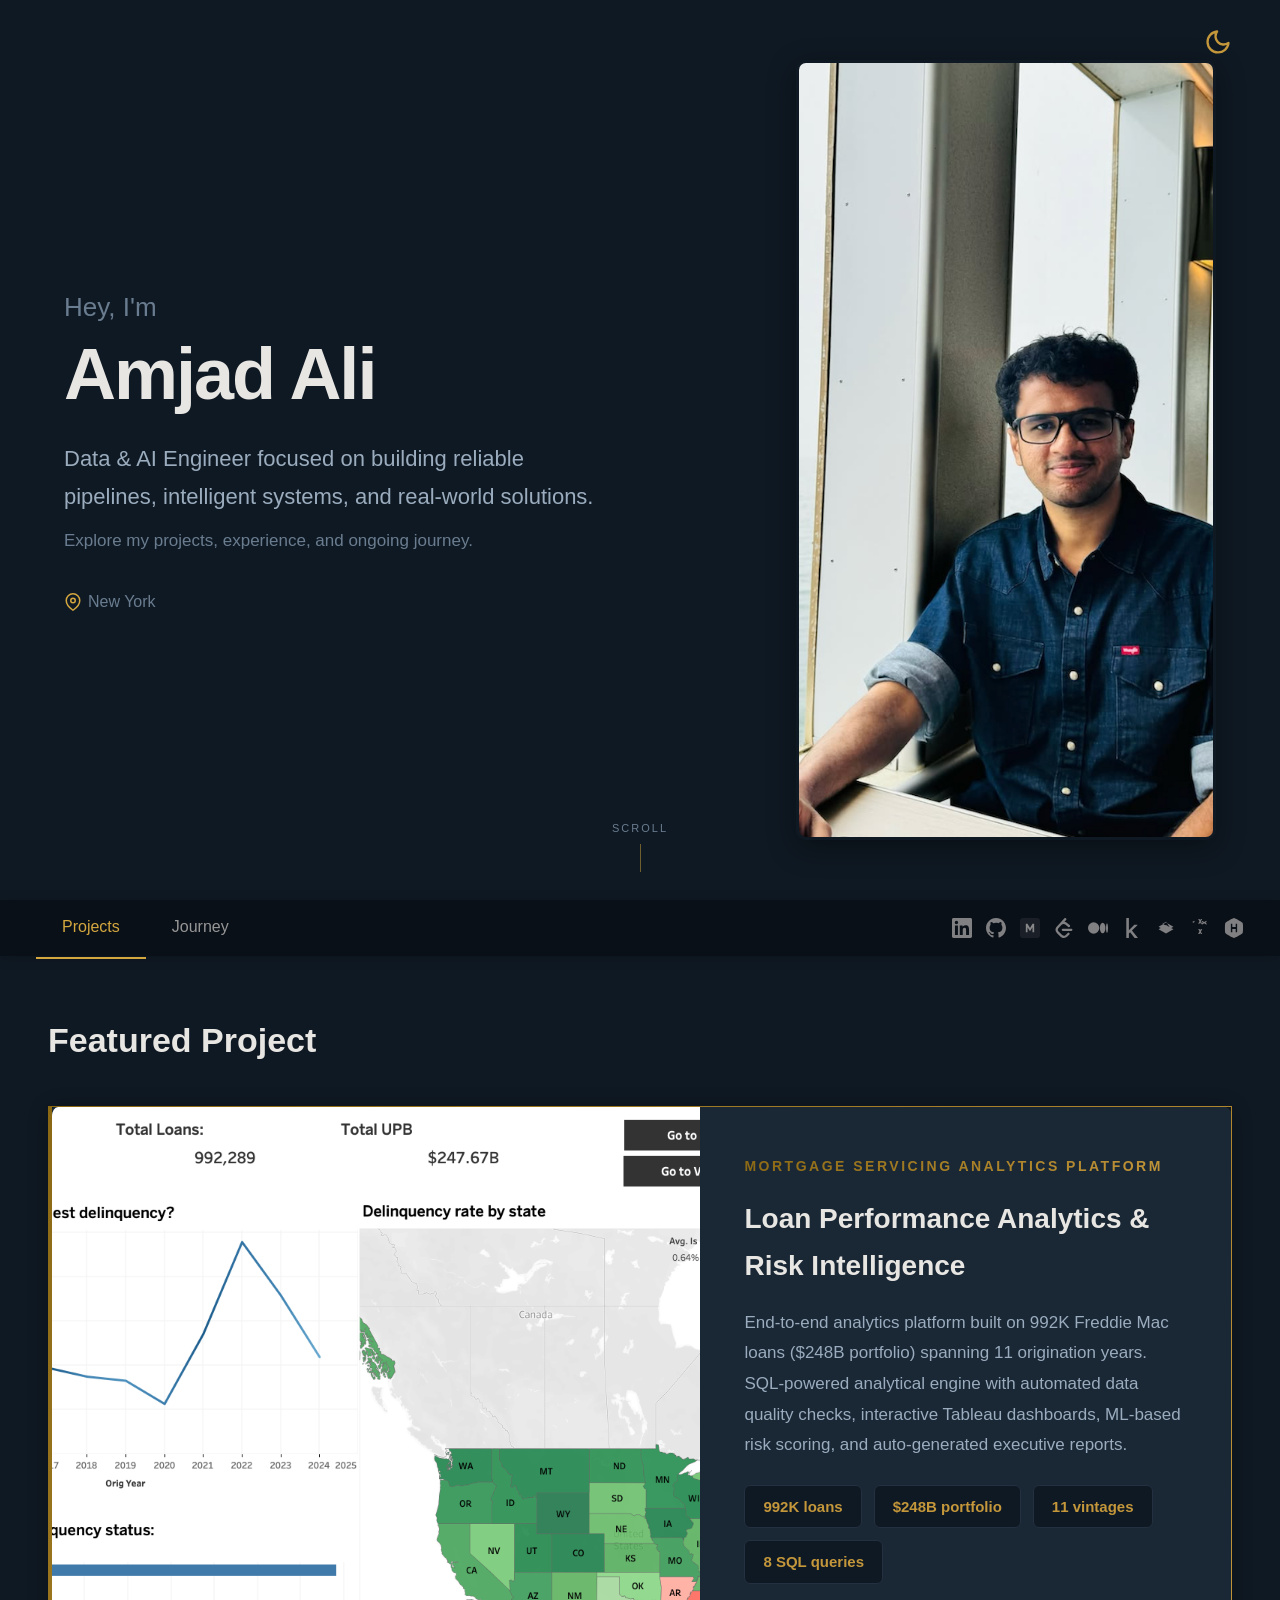
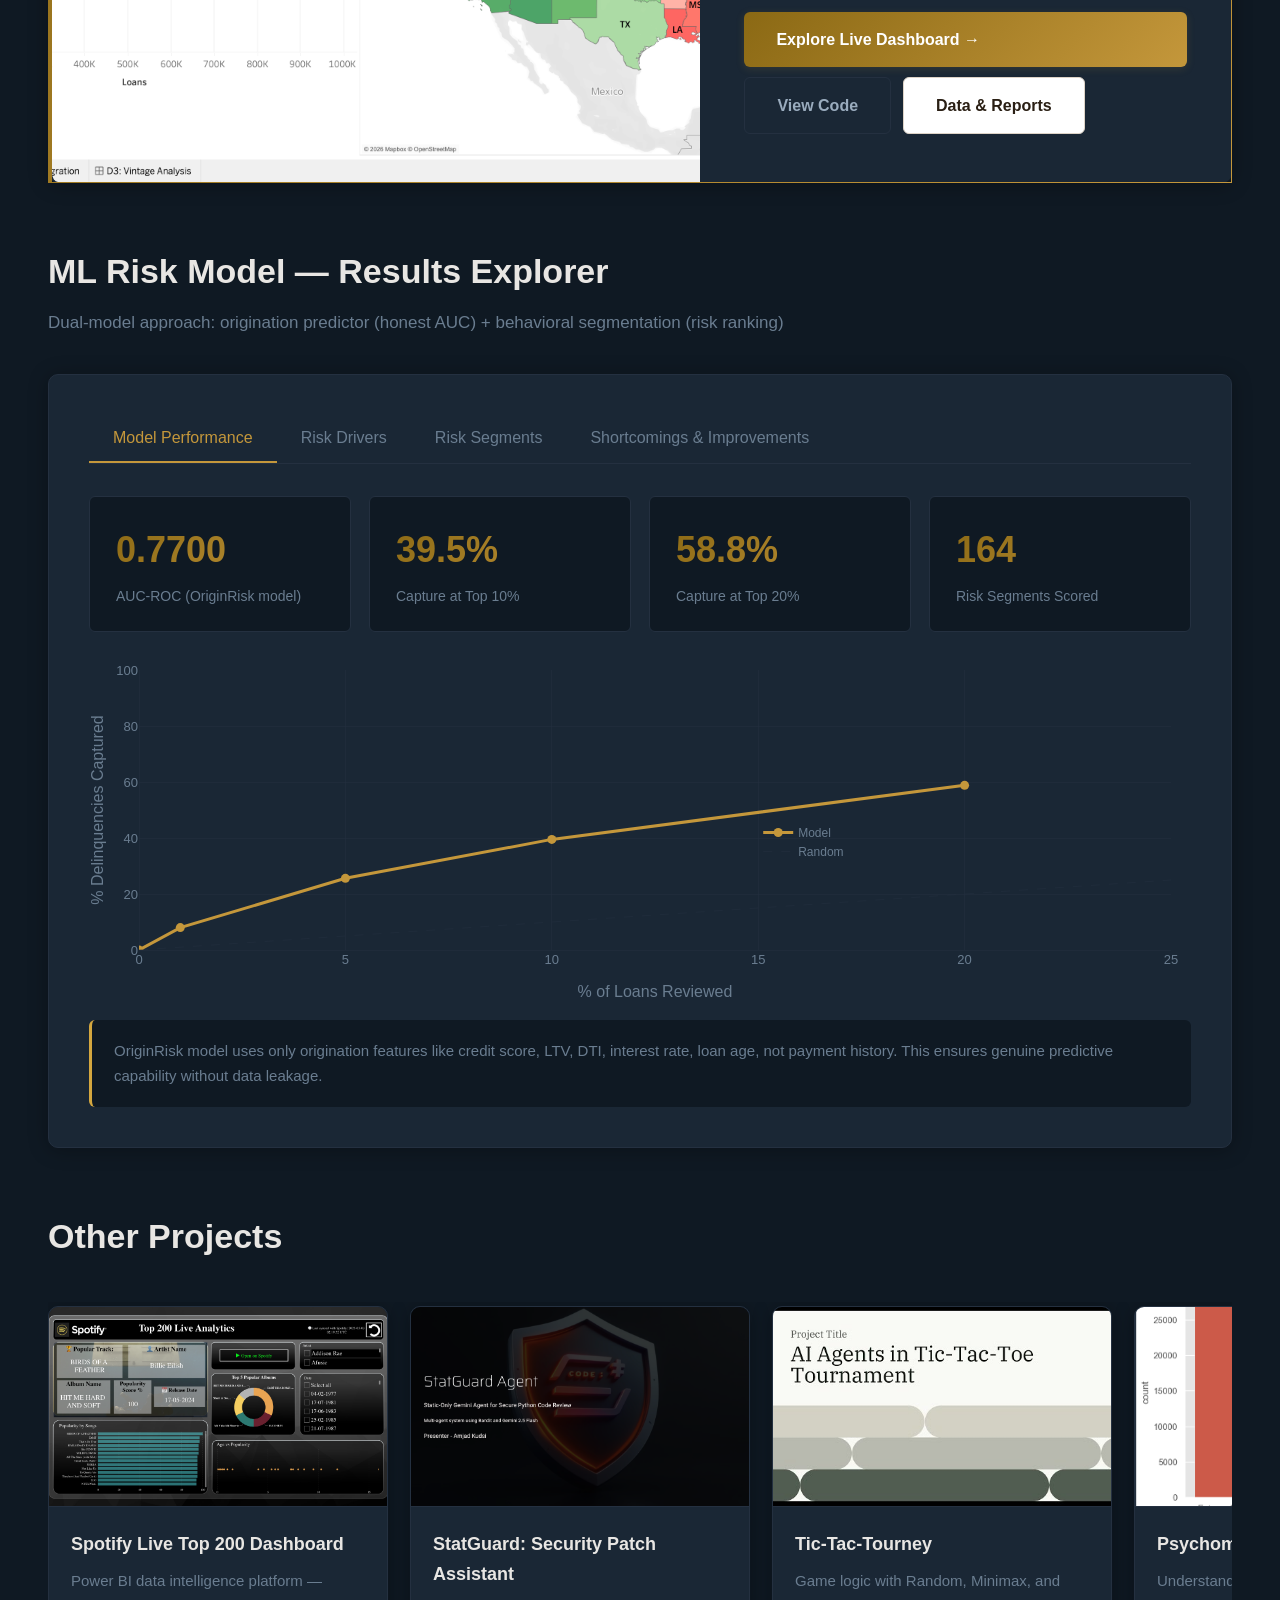
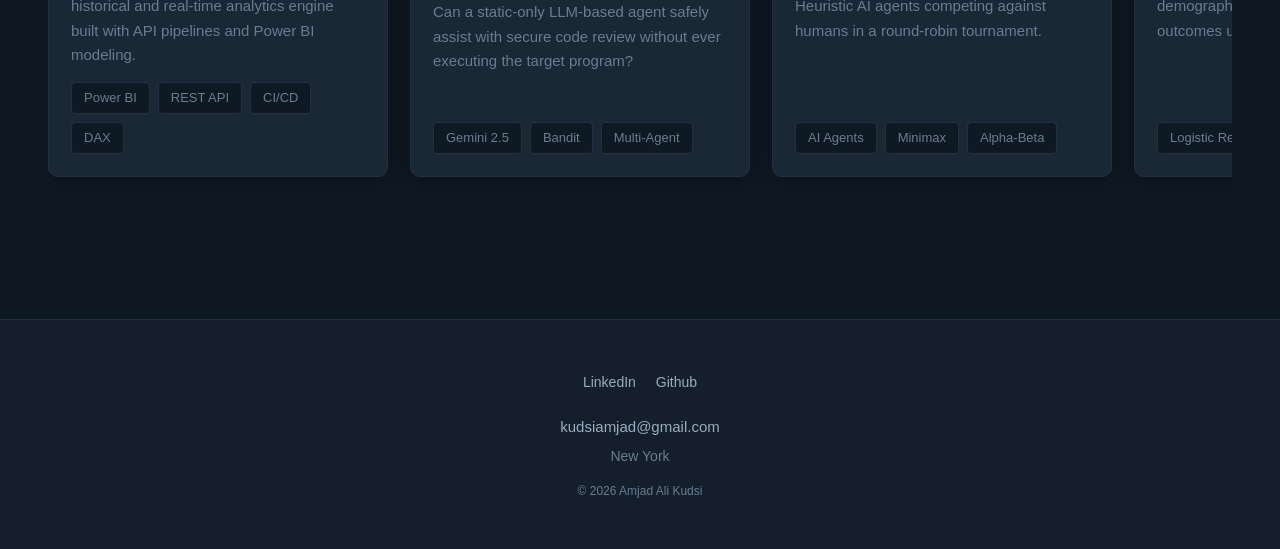
==== commit 5fb64c91: "Removed hyphens" ====
--- a/docs/index.html
+++ b/docs/index.html
@@ -80,10 +80,10 @@
     <div class="section-header reveal" style="margin-top:60px;"><h2>ML Risk Model — Results Explorer</h2><p>Dual-model approach: origination predictor (honest AUC) + behavioral segmentation (risk ranking)</p></div>
     <div class="ml-demo reveal">
         <div class="ml-tabs"><button class="ml-tab active" data-ml="overview">Model Performance</button><button class="ml-tab" data-ml="features">Risk Drivers</button><button class="ml-tab" data-ml="segments">Risk Segments</button><button class="ml-tab" data-ml="limitations">Shortcomings & Improvements</button></div>
-        <div class="ml-panel active" id="ml-overview"><div class="ml-kpi-row"><div class="ml-kpi"><div class="value" id="kpi-auc">—</div><div class="label">AUC-ROC (OriginRisk model)</div></div><div class="ml-kpi"><div class="value" id="kpi-lift10">—</div><div class="label">Capture at Top 10%</div></div><div class="ml-kpi"><div class="value" id="kpi-lift20">—</div><div class="label">Capture at Top 20%</div></div><div class="ml-kpi"><div class="value" id="kpi-segments">—</div><div class="label">Risk Segments Scored</div></div></div><div class="ml-chart" id="lift-chart"></div><div class="ml-note">OriginRisk model uses only origination features (credit score, LTV, DTI, interest rate, loan age) — no payment history. This ensures genuine predictive capability without data leakage.</div></div>
-        <div class="ml-panel" id="ml-features"><div class="ml-chart" id="feature-chart"></div><div class="ml-note">Feature importance from the origination-only model. Credit score is the dominant predictor — consistent with fundamental credit risk theory.</div></div>
+        <div class="ml-panel active" id="ml-overview"><div class="ml-kpi-row"><div class="ml-kpi"><div class="value" id="kpi-auc">—</div><div class="label">AUC-ROC (OriginRisk model)</div></div><div class="ml-kpi"><div class="value" id="kpi-lift10">—</div><div class="label">Capture at Top 10%</div></div><div class="ml-kpi"><div class="value" id="kpi-lift20">—</div><div class="label">Capture at Top 20%</div></div><div class="ml-kpi"><div class="value" id="kpi-segments">—</div><div class="label">Risk Segments Scored</div></div></div><div class="ml-chart" id="lift-chart"></div><div class="ml-note">OriginRisk model uses only origination features like credit score, LTV, DTI, interest rate, loan age, not payment history. This ensures genuine predictive capability without data leakage.</div></div>
+        <div class="ml-panel" id="ml-features"><div class="ml-chart" id="feature-chart"></div><div class="ml-note">Feature importance from the origination-only model. Credit score is the dominant predictor, which is consistent with fundamental credit risk theory.</div></div>
         <div class="ml-panel" id="ml-segments"><p style="font-size:16px;color:var(--text-secondary);margin-bottom:16px;">Top risk segments from SegmentIQ. Segments with highest concentration of delinquent loans.</p><div style="overflow-x:auto;"><table class="ml-table"><thead><tr><th>Credit Band</th><th>LTV</th><th>Rate</th><th>Vintage</th><th style="text-align:right">Loans</th><th style="text-align:right">Risk Score</th><th style="text-align:right">Actual DLQ</th></tr></thead><tbody id="segments-body"></tbody></table></div></div>
-        <div class="ml-panel" id="ml-limitations"><div style="display:grid;gap:16px;"><div class="ml-note" style="border-left-color:#f39c12;"><strong>Single-snapshot limitation.</strong><br>The dataset is a single monthly snapshot, not a time series. True forward prediction requires sequential monthly data. The origination model predicts current delinquency status from borrower profile — valuable for risk stratification but not a deployment-ready forecasting tool.</div><div class="ml-note" style="border-left-color:#f39c12;"><strong>Class imbalance (99:1).</strong><br>Only ~1% of loans are delinquent. Precision is inherently low. Addressed with balanced class weights and evaluated using lift metrics rather than raw precision.</div><div class="ml-note" style="border-left-color:#2ecc71;"><strong>What would improve it.</strong><br>Monthly time-series data, additional features (employment, payment amounts, forbearance history), gradient boosting ensembles, and a calibration layer for dollar-loss estimation.</div><div class="ml-note"><strong>Why the dual-model design matters.</strong><br>The first attempt produced AUC = 1.0 due to data leakage. The redesign separates OriginRisk model (origination, AUC ~0.77) for honest prediction from SegmentIQ (behavioral) for segmentation. This distinction is what mortgage analytics teams value.</div></div></div>
+        <div class="ml-panel" id="ml-limitations"><div style="display:grid;gap:16px;"><div class="ml-note" style="border-left-color:#f39c12;"><strong>Single-snapshot limitation.</strong><br>The dataset is a single monthly snapshot, not a time series. True forward prediction requires sequential monthly data. The origination model predicts current delinquency status from borrower profile, which is valuable for risk stratification but not a deployment-ready forecasting tool.</div><div class="ml-note" style="border-left-color:#f39c12;"><strong>Class imbalance (99:1).</strong><br>Only ~1% of loans are delinquent. Precision is inherently low. Addressed with balanced class weights and evaluated using lift metrics rather than raw precision.</div><div class="ml-note" style="border-left-color:#2ecc71;"><strong>What would improve it.</strong><br>Monthly time-series data, additional features (employment, payment amounts, forbearance history), gradient boosting ensembles, and a calibration layer for dollar-loss estimation.</div><div class="ml-note"><strong>Why the dual-model design matters.</strong><br>The first attempt produced AUC = 1.0 due to data leakage. The redesign separates OriginRisk model (origination, AUC ~0.77) for honest prediction from SegmentIQ (behavioral) for segmentation. This distinction is what mortgage analytics teams value.</div></div></div>
     </div>
 
     <div class="section-header reveal" style="margin-top:60px;"><h2>Other Projects</h2></div>
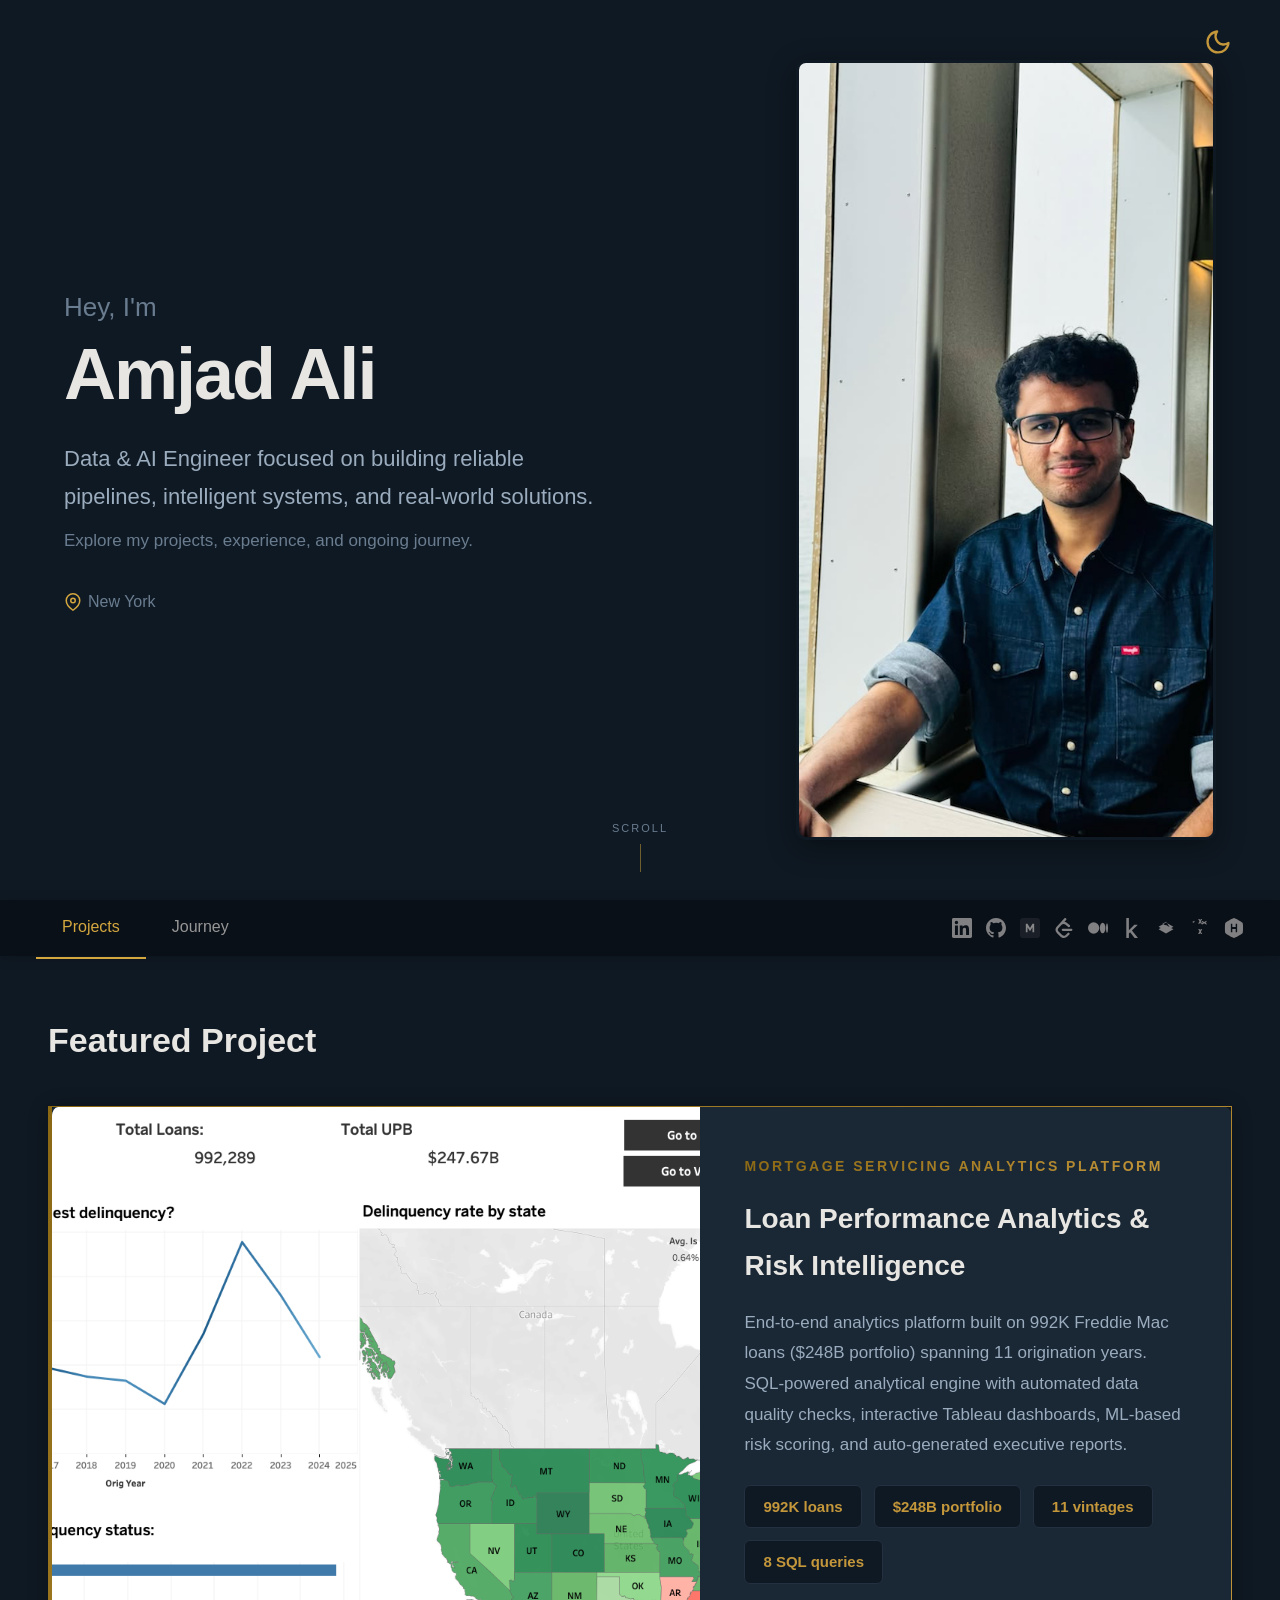
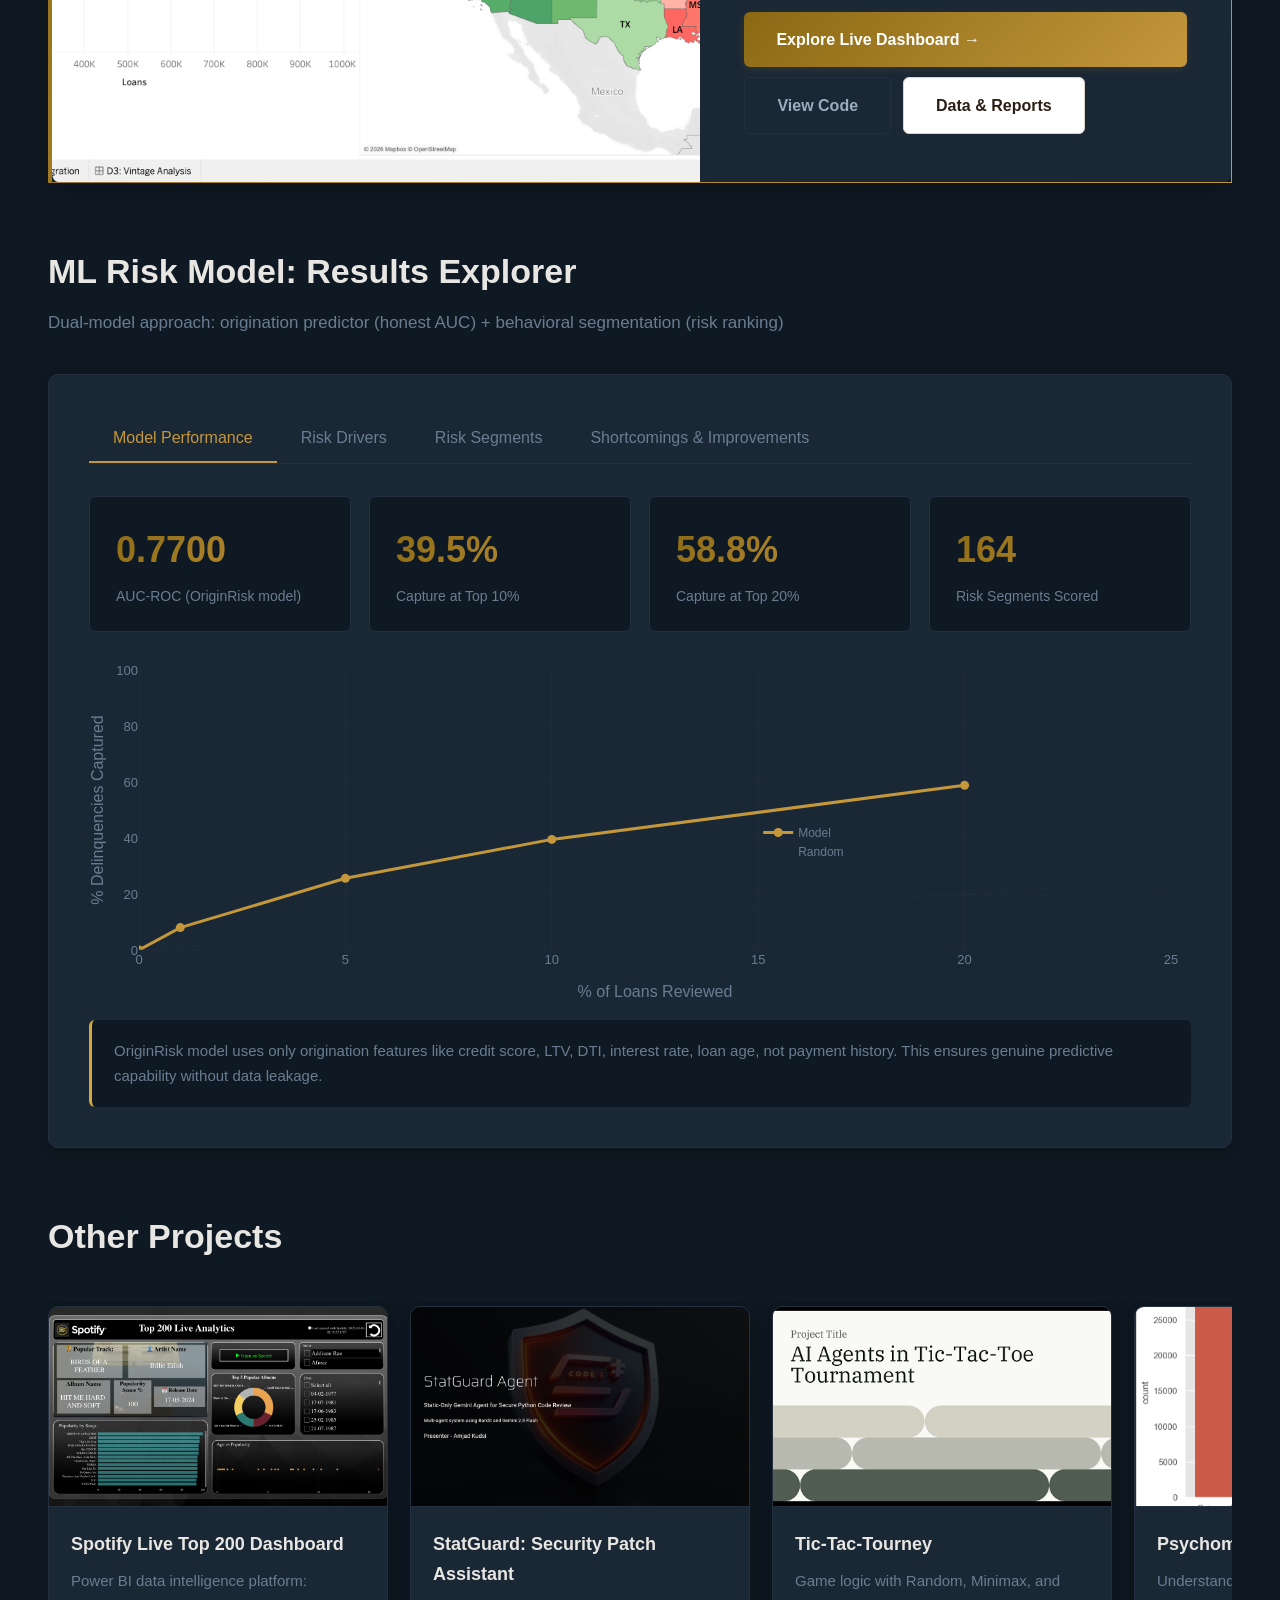
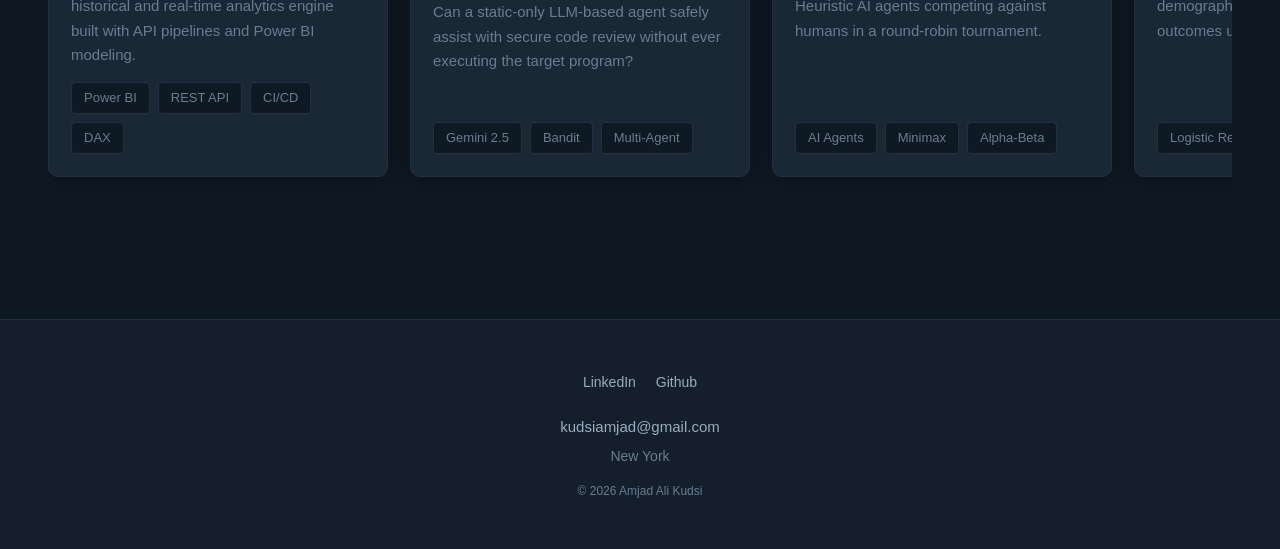
==== commit 7fcc2584: "Removed hyphens" ====
--- a/docs/index.html
+++ b/docs/index.html
@@ -77,7 +77,7 @@
         </div>
     </div>
 
-    <div class="section-header reveal" style="margin-top:60px;"><h2>ML Risk Model — Results Explorer</h2><p>Dual-model approach: origination predictor (honest AUC) + behavioral segmentation (risk ranking)</p></div>
+    <div class="section-header reveal" style="margin-top:60px;"><h2>ML Risk Model: Results Explorer</h2><p>Dual-model approach: origination predictor (honest AUC) + behavioral segmentation (risk ranking)</p></div>
     <div class="ml-demo reveal">
         <div class="ml-tabs"><button class="ml-tab active" data-ml="overview">Model Performance</button><button class="ml-tab" data-ml="features">Risk Drivers</button><button class="ml-tab" data-ml="segments">Risk Segments</button><button class="ml-tab" data-ml="limitations">Shortcomings & Improvements</button></div>
         <div class="ml-panel active" id="ml-overview"><div class="ml-kpi-row"><div class="ml-kpi"><div class="value" id="kpi-auc">—</div><div class="label">AUC-ROC (OriginRisk model)</div></div><div class="ml-kpi"><div class="value" id="kpi-lift10">—</div><div class="label">Capture at Top 10%</div></div><div class="ml-kpi"><div class="value" id="kpi-lift20">—</div><div class="label">Capture at Top 20%</div></div><div class="ml-kpi"><div class="value" id="kpi-segments">—</div><div class="label">Risk Segments Scored</div></div></div><div class="ml-chart" id="lift-chart"></div><div class="ml-note">OriginRisk model uses only origination features like credit score, LTV, DTI, interest rate, loan age, not payment history. This ensures genuine predictive capability without data leakage.</div></div>
@@ -89,7 +89,7 @@
     <div class="section-header reveal" style="margin-top:60px;"><h2>Other Projects</h2></div>
     <div class="projects-scroll-container reveal">
         <div class="projects-scroll">
-            <a href="https://github.com/AmjadKudsi/spotify-live-refresh" target="_blank" class="project-card"><img src="assets/proj_spotify.png" class="project-card-img" alt="Spotify"><div class="project-card-body"><h4>Spotify Live Top 200 Dashboard</h4><p>Power BI data intelligence platform — historical and real-time analytics engine built with API pipelines and Power BI modeling.</p><div class="project-card-tags"><span class="tag">Power BI</span><span class="tag">REST API</span><span class="tag">CI/CD</span><span class="tag">DAX</span></div></div></a>
+            <a href="https://github.com/AmjadKudsi/spotify-live-refresh" target="_blank" class="project-card"><img src="assets/proj_spotify.png" class="project-card-img" alt="Spotify"><div class="project-card-body"><h4>Spotify Live Top 200 Dashboard</h4><p>Power BI data intelligence platform: historical and real-time analytics engine built with API pipelines and Power BI modeling.</p><div class="project-card-tags"><span class="tag">Power BI</span><span class="tag">REST API</span><span class="tag">CI/CD</span><span class="tag">DAX</span></div></div></a>
             <a href="https://github.com/AmjadKudsi/StatGuard_agent" target="_blank" class="project-card"><img src="assets/proj_statguard.png" class="project-card-img" alt="StatGuard"><div class="project-card-body"><h4>StatGuard: Security Patch Assistant</h4><p>Can a static-only LLM-based agent safely assist with secure code review without ever executing the target program?</p><div class="project-card-tags"><span class="tag">Gemini 2.5</span><span class="tag">Bandit</span><span class="tag">Multi-Agent</span></div></div></a>
             <a href="https://github.com/AmjadKudsi/Tic-Tac-Tourney" target="_blank" class="project-card"><img src="assets/proj_tictac.png" class="project-card-img" alt="Tic-Tac-Tourney"><div class="project-card-body"><h4>Tic-Tac-Tourney</h4><p>Game logic with Random, Minimax, and Heuristic AI agents competing against humans in a round-robin tournament.</p><div class="project-card-tags"><span class="tag">AI Agents</span><span class="tag">Minimax</span><span class="tag">Alpha-Beta</span></div></div></a>
             <a href="https://github.com/Intro-to-Data-Science-Team-10/Analysis-of-Mental-Health-Dynamics" target="_blank" class="project-card"><img src="assets/proj_psych.png" class="project-card-img" alt="Psychometric"><div class="project-card-body"><h4>Psychometric Severity Prediction</h4><p>Understanding how personality traits and demographics influence mental health outcomes using ML classification.</p><div class="project-card-tags"><span class="tag">Logistic Regression</span><span class="tag">SVM</span><span class="tag">ANOVA</span></div></div></a>
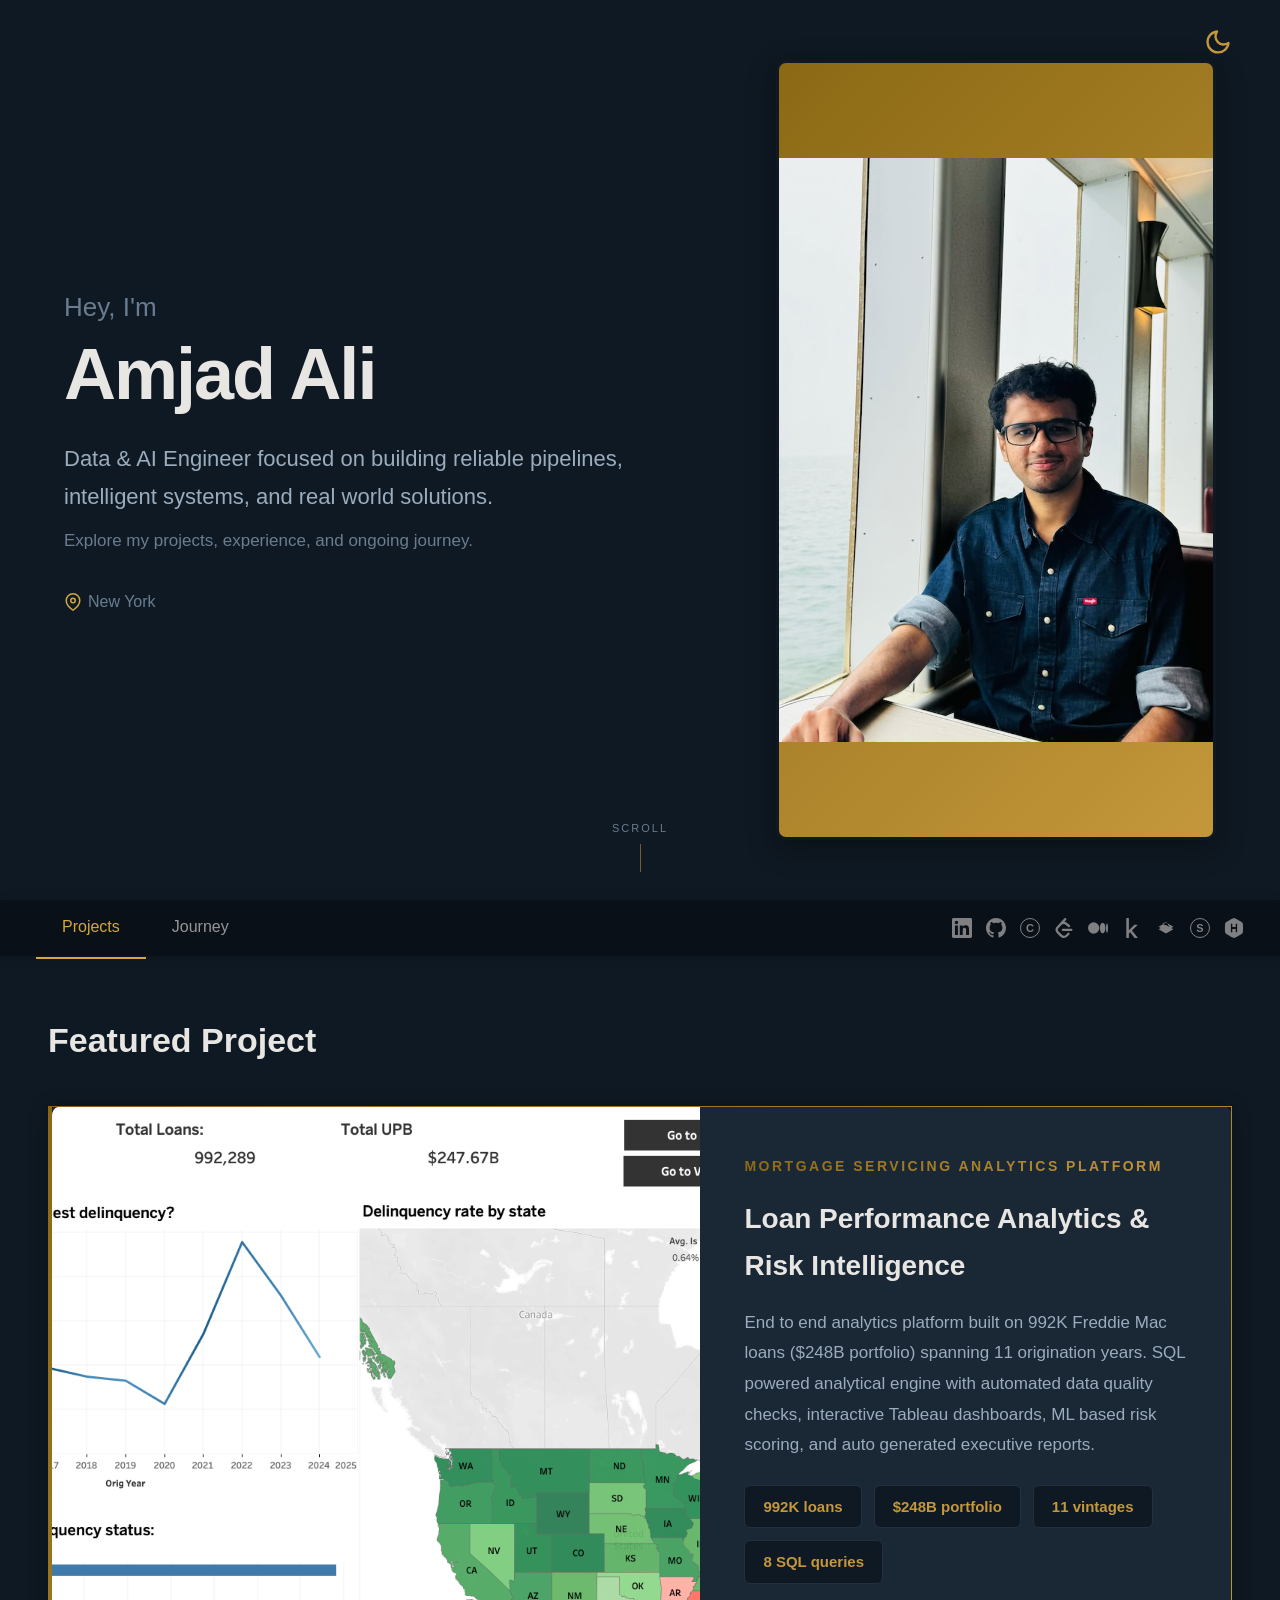
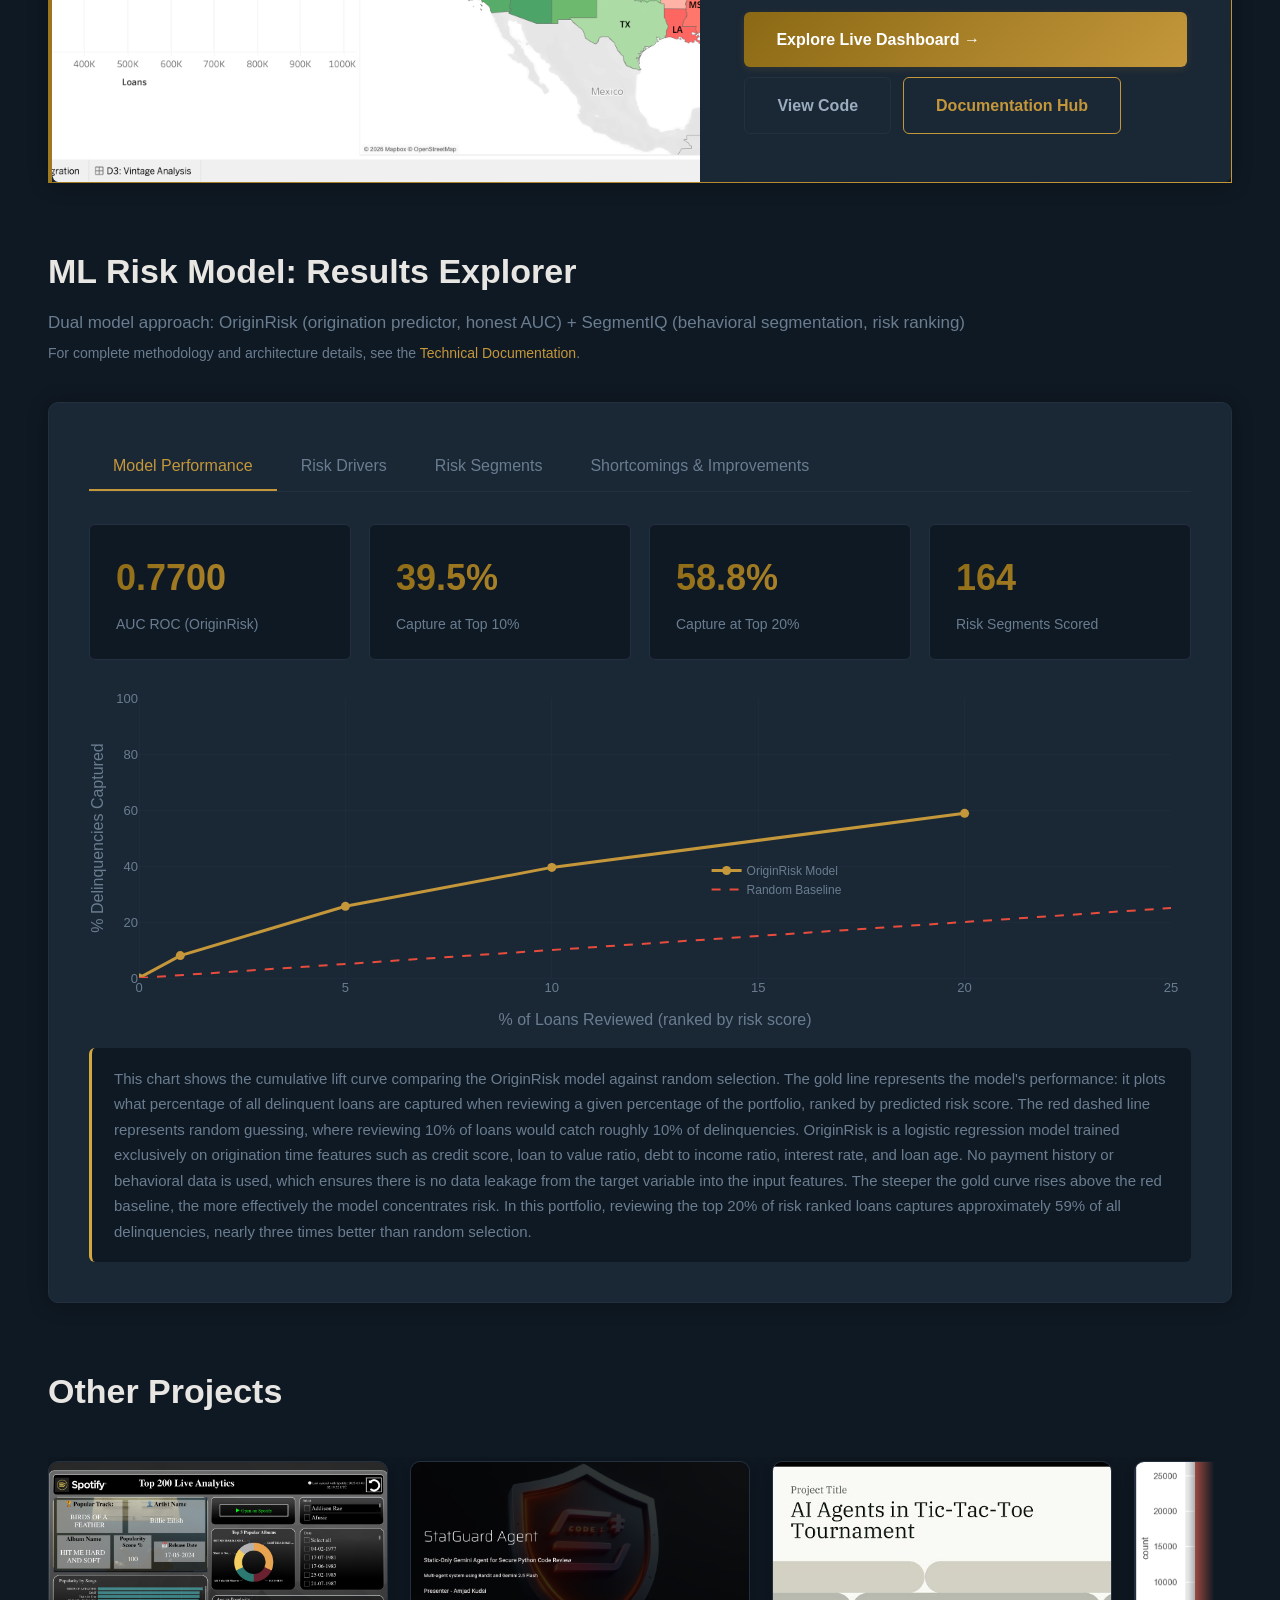
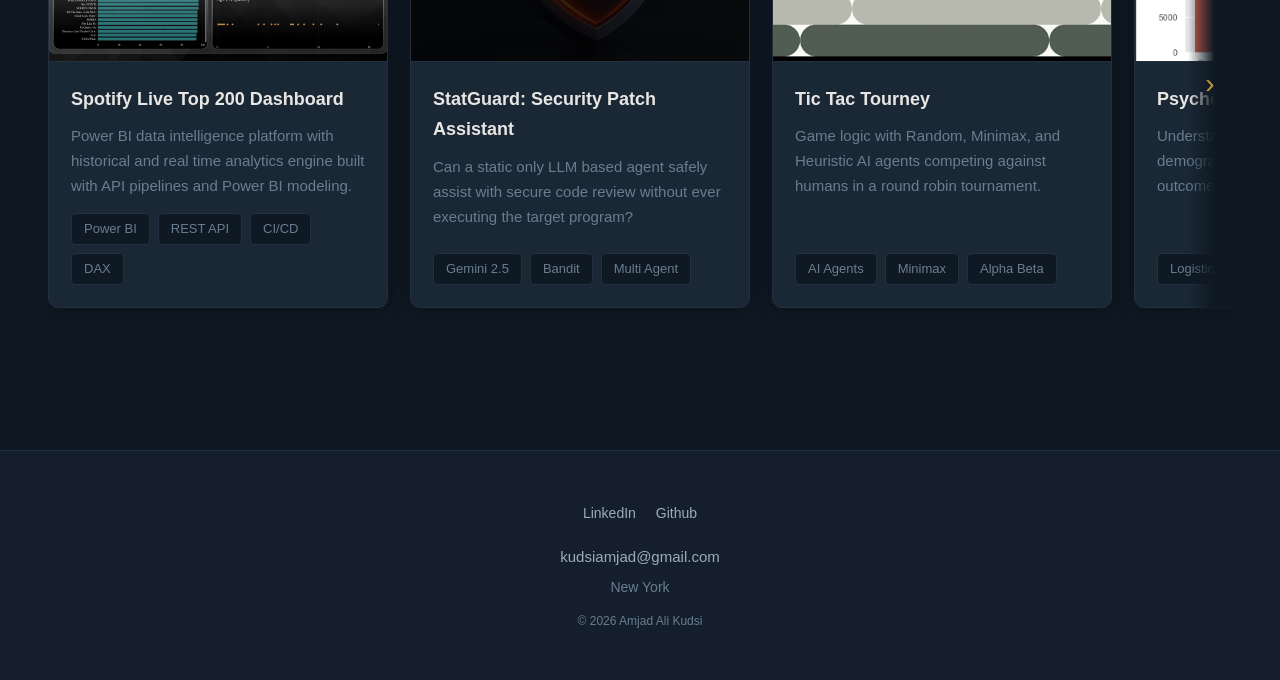
==== commit e07bf9e6: "Changes in UI" ====
--- a/docs/index.html
+++ b/docs/index.html
@@ -4,37 +4,33 @@
     <meta charset="UTF-8">
     <meta name="viewport" content="width=device-width, initial-scale=1.0">
     <meta name="author" content="Amjad Ali Kudsi">
-    <meta name="description" content="Data & AI Engineer — Pipelines, intelligent systems, and real-world solutions.">
-    <title>Amjad Ali — Data & AI Engineer</title>
+    <meta name="description" content="Data & AI Engineer building reliable pipelines, intelligent systems, and real world solutions.">
+    <title>Amjad Ali</title>
     <link rel="stylesheet" href="style.css">
     <script src="https://cdn.plot.ly/plotly-2.27.0.min.js" defer></script>
 </head>
 <body>
 
-<!-- ═══════ HERO ═══════ -->
+<!-- HERO -->
 <section class="hero" id="top">
     <div class="theme-toggle" id="themeBtn" title="Toggle dark/light mode">
-        <!-- Moon (visible in dark mode) -->
         <svg class="theme-toggle-icon" id="icon-moon" xmlns="http://www.w3.org/2000/svg" viewBox="0 0 24 24" fill="none" stroke="currentColor" stroke-width="2" stroke-linecap="round" stroke-linejoin="round"><path d="M21 12.79A9 9 0 1 1 11.21 3 7 7 0 0 0 21 12.79z"/></svg>
-        <!-- Sun (visible in light mode) -->
         <svg class="theme-toggle-icon" id="icon-sun" xmlns="http://www.w3.org/2000/svg" viewBox="0 0 24 24" fill="none" stroke="currentColor" stroke-width="2" stroke-linecap="round" stroke-linejoin="round" style="display:none"><circle cx="12" cy="12" r="5"/><line x1="12" y1="1" x2="12" y2="3"/><line x1="12" y1="21" x2="12" y2="23"/><line x1="4.22" y1="4.22" x2="5.64" y2="5.64"/><line x1="18.36" y1="18.36" x2="19.78" y2="19.78"/><line x1="1" y1="12" x2="3" y2="12"/><line x1="21" y1="12" x2="23" y2="12"/><line x1="4.22" y1="19.78" x2="5.64" y2="18.36"/><line x1="18.36" y1="5.64" x2="19.78" y2="4.22"/></svg>
     </div>
     <div class="hero-inner">
         <div class="hero-text">
             <p class="hero-greeting">Hey, I'm</p>
             <h1 class="hero-name">Amjad Ali</h1>
-            <p class="hero-tagline">Data & AI Engineer focused on building reliable pipelines, intelligent systems, and real-world solutions.</p>
+            <p class="hero-tagline">Data & AI Engineer focused on building reliable pipelines, intelligent systems, and real world solutions.</p>
             <p class="hero-tagline-sub">Explore my projects, experience, and ongoing journey.</p>
             <p class="hero-location"><svg xmlns="http://www.w3.org/2000/svg" viewBox="0 0 24 24" fill="none" stroke="currentColor" stroke-width="2" stroke-linecap="round" stroke-linejoin="round"><path d="M21 10c0 7-9 13-9 13s-9-6-9-13a9 9 0 0 1 18 0z"/><circle cx="12" cy="10" r="3"/></svg> New York</p>
         </div>
-        <div class="hero-photo-wrap">
-            <img src="assets/photo.png" alt="Amjad Ali" class="hero-photo">
-        </div>
+        <div class="hero-photo-wrap"><img src="assets/photo.png" alt="Amjad Ali" class="hero-photo"></div>
     </div>
     <div class="scroll-indicator">scroll</div>
 </section>
 
-<!-- ═══════ NAV — profile icons swapped here ═══════ -->
+<!-- NAV -->
 <nav class="nav-bar">
     <ul class="nav-tabs">
         <li class="active" data-tab="projects">Projects</li>
@@ -43,17 +39,17 @@
     <ul class="nav-icons">
         <li><a href="https://www.linkedin.com/in/amjadkudsi" target="_blank" title="LinkedIn"><svg xmlns="http://www.w3.org/2000/svg" viewBox="0 0 24 24" fill="currentColor"><path d="M20.447 20.452h-3.554v-5.569c0-1.328-.027-3.037-1.852-3.037-1.853 0-2.136 1.445-2.136 2.939v5.667H9.351V9h3.414v1.561h.046c.477-.9 1.637-1.85 3.37-1.85 3.601 0 4.267 2.37 4.267 5.455v6.286zM5.337 7.433a2.062 2.062 0 0 1-2.063-2.065 2.064 2.064 0 1 1 2.063 2.065zm1.782 13.019H3.555V9h3.564v11.452zM22.225 0H1.771C.792 0 0 .774 0 1.729v20.542C0 23.227.792 24 1.771 24h20.451C23.2 24 24 23.227 24 22.271V1.729C24 .774 23.2 0 22.222 0h.003z"/></svg></a></li>
         <li><a href="https://github.com/AmjadKudsi" target="_blank" title="GitHub"><svg xmlns="http://www.w3.org/2000/svg" viewBox="0 0 24 24" fill="currentColor"><path d="M12 0c-6.626 0-12 5.373-12 12 0 5.302 3.438 9.8 8.207 11.387.599.111.793-.261.793-.577v-2.234c-3.338.726-4.033-1.416-4.033-1.416-.546-1.387-1.333-1.756-1.333-1.756-1.089-.745.083-.729.083-.729 1.205.084 1.839 1.237 1.839 1.237 1.07 1.834 2.807 1.304 3.492.997.107-.775.418-1.305.762-1.604-2.665-.305-5.467-1.334-5.467-5.931 0-1.311.469-2.381 1.236-3.221-.124-.303-.535-1.524.117-3.176 0 0 1.008-.322 3.301 1.23A11.509 11.509 0 0 1 12 5.803c1.02.005 2.047.138 3.006.404 2.291-1.552 3.297-1.23 3.297-1.23.653 1.653.242 2.874.118 3.176.77.84 1.235 1.911 1.235 3.221 0 4.609-2.807 5.624-5.479 5.921.43.372.823 1.102.823 2.222v3.293c0 .319.192.694.801.576C20.566 21.797 24 17.3 24 12c0-6.627-5.373-12-12-12z"/></svg></a></li>
-        <li><a href="https://codesignal.com/learn/profile/cmahs9glz000kim04b674tjcu" target="_blank" title="CodeSignal"><svg xmlns="http://www.w3.org/2000/svg" viewBox="0 0 24 24" fill="currentColor" width="20" height="20"><rect width="24" height="24" rx="4" fill="currentColor" opacity="0.15"/><path d="M7 17V7h2l3 5 3-5h2v10h-2v-6l-3 5-3-5v6z"/></svg></a></li>
+        <li><a href="https://codesignal.com/learn/profile/cmahs9glz000kim04b674tjcu" target="_blank" title="CodeSignal"><span class="nav-icon-letter">C</span></a></li>
         <li><a href="https://leetcode.com/u/amjadkudsi/" target="_blank" title="LeetCode"><svg xmlns="http://www.w3.org/2000/svg" viewBox="0 0 24 24" fill="currentColor"><path d="M13.483 0a1.374 1.374 0 0 0-.961.438L7.116 6.226l-3.854 4.126a5.266 5.266 0 0 0-1.209 2.104 5.35 5.35 0 0 0-.125.513 5.527 5.527 0 0 0 .062 2.362 5.83 5.83 0 0 0 .349 1.017 5.938 5.938 0 0 0 1.271 1.818l4.277 4.193.039.038c2.248 2.165 5.852 2.133 8.063-.074l2.396-2.392c.54-.54.54-1.414.003-1.955a1.378 1.378 0 0 0-1.951-.003l-2.396 2.392a3.021 3.021 0 0 1-4.205.038l-.02-.019-4.276-4.193c-.652-.64-.972-1.469-.948-2.263a2.68 2.68 0 0 1 .066-.523 2.545 2.545 0 0 1 .619-1.164L9.13 8.114c1.058-1.134 3.204-1.27 4.43-.278l3.501 2.831c.593.48 1.461.387 1.94-.207a1.384 1.384 0 0 0-.207-1.943l-3.5-2.831c-.8-.647-1.766-1.045-2.774-1.202l2.015-2.158A1.384 1.384 0 0 0 13.483 0zm-2.866 12.815a1.38 1.38 0 0 0-1.38 1.382 1.38 1.38 0 0 0 1.38 1.382H20.79a1.38 1.38 0 0 0 1.38-1.382 1.38 1.38 0 0 0-1.38-1.382z"/></svg></a></li>
         <li><a href="https://medium.com/@amjadkudsi" target="_blank" title="Medium"><svg xmlns="http://www.w3.org/2000/svg" viewBox="0 0 24 24" fill="currentColor"><path d="M13.54 12a6.8 6.8 0 01-6.77 6.82A6.8 6.8 0 010 12a6.8 6.8 0 016.77-6.82A6.8 6.8 0 0113.54 12zM20.96 12c0 3.54-1.51 6.42-3.38 6.42-1.87 0-3.39-2.88-3.39-6.42s1.52-6.42 3.39-6.42 3.38 2.88 3.38 6.42M24 12c0 3.17-.53 5.75-1.19 5.75-.66 0-1.19-2.58-1.19-5.75s.53-5.75 1.19-5.75C23.47 6.25 24 8.83 24 12z"/></svg></a></li>
         <li><a href="https://www.kaggle.com/amjadalikudsi" target="_blank" title="Kaggle"><svg xmlns="http://www.w3.org/2000/svg" viewBox="0 0 24 24" fill="currentColor"><path d="M18.825 23.859c-.022.092-.117.141-.281.141h-3.139c-.187 0-.351-.082-.492-.248l-5.178-6.589-1.448 1.374v5.111c0 .235-.117.352-.351.352H5.505c-.236 0-.354-.117-.354-.352V.353c0-.233.118-.353.354-.353h2.431c.234 0 .351.12.351.353v14.343l6.203-6.272c.165-.165.33-.246.495-.246h3.239c.144 0 .236.06.281.18.046.149.034.238-.036.27l-6.555 6.344 6.836 8.507c.095.104.117.208.075.323z"/></svg></a></li>
         <li><a href="https://share.streamlit.io/user/amjadkudsi" target="_blank" title="Streamlit"><svg xmlns="http://www.w3.org/2000/svg" viewBox="0 0 24 24" fill="currentColor"><path d="M16.673 11.32L7.67 6.757l4.503-2.283zm4.254 2.157L12 8.502 3.073 13.477l8.927 4.976zM3.073 10.523L12 15.498l8.927-4.975-8.927-4.976z"/></svg></a></li>
-        <li><a href="https://developerbadges.snowflake.com/profile/amjadalikudsi102862/wallet" target="_blank" title="Snowflake Badges"><svg xmlns="http://www.w3.org/2000/svg" viewBox="0 0 24 24" fill="currentColor"><path d="M12.5 1.5l-1 1.7-1-1.7h-2l2 3.5-2 3.5h2l1-1.8 1 1.8h2l-2-3.5 2-3.5zM21 8l-1.7-1 1.7-1v-2l-3.5 2-3.5-2v2l1.8 1-1.8 1v2l3.5-2 3.5 2zM12.5 16.5l-1 1.7-1-1.7h-2l2 3.5L8.5 24h2l1-1.8 1 1.8h2l-2-3.5 2-3.5zM3 8L1.3 7 3 6V4L-.5 6l3.5 2v2l-1.8-1L3 10v2l-3.5-2L3 12z" transform="translate(3,0) scale(0.8)"/></svg></a></li>
+        <li><a href="https://developerbadges.snowflake.com/profile/amjadalikudsi102862/wallet" target="_blank" title="Snowflake"><span class="nav-icon-letter">S</span></a></li>
         <li><a href="https://www.hackerrank.com/profile/amjadkudsi" target="_blank" title="HackerRank"><svg xmlns="http://www.w3.org/2000/svg" viewBox="0 0 24 24" fill="currentColor"><path d="M12 0c1.285 0 9.75 4.886 10.392 6 .645 1.115.645 10.885 0 12S13.287 24 12 24s-9.75-4.885-10.395-6c-.641-1.115-.641-10.885 0-12C2.25 4.886 10.715 0 12 0zm2.295 6.799c-.141 0-.258.115-.258.258v3.875H9.963V7.057c0-.143-.117-.258-.258-.258h-1.2c-.141 0-.258.115-.258.258v9.886c0 .143.117.258.258.258h1.2c.141 0 .258-.115.258-.258v-3.875h4.074v3.875c0 .143.115.258.258.258h1.199c.143 0 .258-.115.258-.258V7.057c0-.143-.115-.258-.258-.258z"/></svg></a></li>
     </ul>
 </nav>
 
-<!-- ═══════ CONTENT ═══════ -->
+<!-- CONTENT -->
 <div class="content">
 
 <div class="tab-panel active" id="tab-projects">
@@ -64,89 +60,102 @@
             <div class="featured-body">
                 <span class="featured-label">Mortgage Servicing Analytics Platform</span>
                 <h3>Loan Performance Analytics & Risk Intelligence</h3>
-                <p>End-to-end analytics platform built on 992K Freddie Mac loans ($248B portfolio) spanning 11 origination years. SQL-powered analytical engine with automated data quality checks, interactive Tableau dashboards, ML-based risk scoring, and auto-generated executive reports.</p>
+                <p>End to end analytics platform built on 992K Freddie Mac loans ($248B portfolio) spanning 11 origination years. SQL powered analytical engine with automated data quality checks, interactive Tableau dashboards, ML based risk scoring, and auto generated executive reports.</p>
                 <div class="stat-badges"><span class="stat-badge">992K loans</span><span class="stat-badge">$248B portfolio</span><span class="stat-badge">11 vintages</span><span class="stat-badge">8 SQL queries</span></div>
                 <div style="display:flex;flex-direction:column;gap:10px;">
                     <a href="dashboard.html" class="btn btn-primary">Explore Live Dashboard →</a>
                     <div style="display:flex;gap:12px;flex-wrap:wrap;">
                         <a href="https://github.com/AmjadKudsi/mortgage-servicing-analytics" target="_blank" class="btn btn-outline">View Code</a>
-                        <a href="reports.html" class="btn btn-white">Data & Reports</a>
+                        <a href="reports.html" class="btn btn-tag">Documentation Hub</a>
                     </div>
                 </div>
             </div>
         </div>
     </div>
 
-    <div class="section-header reveal" style="margin-top:60px;"><h2>ML Risk Model: Results Explorer</h2><p>Dual-model approach: origination predictor (honest AUC) + behavioral segmentation (risk ranking)</p></div>
+    <!-- ML DEMO -->
+    <div class="section-header reveal" style="margin-top:60px;">
+        <h2>ML Risk Model: Results Explorer</h2>
+        <p>Dual model approach: OriginRisk (origination predictor, honest AUC) + SegmentIQ (behavioral segmentation, risk ranking)</p>
+        <p style="font-size:14px;color:var(--text-muted);margin-top:4px;">For complete methodology and architecture details, see the <a href="https://amjadkudsi.com/technical_docs.html">Technical Documentation</a>.</p>
+    </div>
     <div class="ml-demo reveal">
         <div class="ml-tabs"><button class="ml-tab active" data-ml="overview">Model Performance</button><button class="ml-tab" data-ml="features">Risk Drivers</button><button class="ml-tab" data-ml="segments">Risk Segments</button><button class="ml-tab" data-ml="limitations">Shortcomings & Improvements</button></div>
-        <div class="ml-panel active" id="ml-overview"><div class="ml-kpi-row"><div class="ml-kpi"><div class="value" id="kpi-auc">—</div><div class="label">AUC-ROC (OriginRisk model)</div></div><div class="ml-kpi"><div class="value" id="kpi-lift10">—</div><div class="label">Capture at Top 10%</div></div><div class="ml-kpi"><div class="value" id="kpi-lift20">—</div><div class="label">Capture at Top 20%</div></div><div class="ml-kpi"><div class="value" id="kpi-segments">—</div><div class="label">Risk Segments Scored</div></div></div><div class="ml-chart" id="lift-chart"></div><div class="ml-note">OriginRisk model uses only origination features like credit score, LTV, DTI, interest rate, loan age, not payment history. This ensures genuine predictive capability without data leakage.</div></div>
-        <div class="ml-panel" id="ml-features"><div class="ml-chart" id="feature-chart"></div><div class="ml-note">Feature importance from the origination-only model. Credit score is the dominant predictor, which is consistent with fundamental credit risk theory.</div></div>
-        <div class="ml-panel" id="ml-segments"><p style="font-size:16px;color:var(--text-secondary);margin-bottom:16px;">Top risk segments from SegmentIQ. Segments with highest concentration of delinquent loans.</p><div style="overflow-x:auto;"><table class="ml-table"><thead><tr><th>Credit Band</th><th>LTV</th><th>Rate</th><th>Vintage</th><th style="text-align:right">Loans</th><th style="text-align:right">Risk Score</th><th style="text-align:right">Actual DLQ</th></tr></thead><tbody id="segments-body"></tbody></table></div></div>
-        <div class="ml-panel" id="ml-limitations"><div style="display:grid;gap:16px;"><div class="ml-note" style="border-left-color:#f39c12;"><strong>Single-snapshot limitation.</strong><br>The dataset is a single monthly snapshot, not a time series. True forward prediction requires sequential monthly data. The origination model predicts current delinquency status from borrower profile, which is valuable for risk stratification but not a deployment-ready forecasting tool.</div><div class="ml-note" style="border-left-color:#f39c12;"><strong>Class imbalance (99:1).</strong><br>Only ~1% of loans are delinquent. Precision is inherently low. Addressed with balanced class weights and evaluated using lift metrics rather than raw precision.</div><div class="ml-note" style="border-left-color:#2ecc71;"><strong>What would improve it.</strong><br>Monthly time-series data, additional features (employment, payment amounts, forbearance history), gradient boosting ensembles, and a calibration layer for dollar-loss estimation.</div><div class="ml-note"><strong>Why the dual-model design matters.</strong><br>The first attempt produced AUC = 1.0 due to data leakage. The redesign separates OriginRisk model (origination, AUC ~0.77) for honest prediction from SegmentIQ (behavioral) for segmentation. This distinction is what mortgage analytics teams value.</div></div></div>
+        <div class="ml-panel active" id="ml-overview">
+            <div class="ml-kpi-row"><div class="ml-kpi"><div class="value" id="kpi-auc">—</div><div class="label">AUC ROC (OriginRisk)</div></div><div class="ml-kpi"><div class="value" id="kpi-lift10">—</div><div class="label">Capture at Top 10%</div></div><div class="ml-kpi"><div class="value" id="kpi-lift20">—</div><div class="label">Capture at Top 20%</div></div><div class="ml-kpi"><div class="value" id="kpi-segments">—</div><div class="label">Risk Segments Scored</div></div></div>
+            <div class="ml-chart" id="lift-chart"></div>
+            <div class="ml-note">This chart shows the cumulative lift curve comparing the OriginRisk model against random selection. The gold line represents the model's performance: it plots what percentage of all delinquent loans are captured when reviewing a given percentage of the portfolio, ranked by predicted risk score. The red dashed line represents random guessing, where reviewing 10% of loans would catch roughly 10% of delinquencies. OriginRisk is a logistic regression model trained exclusively on origination time features such as credit score, loan to value ratio, debt to income ratio, interest rate, and loan age. No payment history or behavioral data is used, which ensures there is no data leakage from the target variable into the input features. The steeper the gold curve rises above the red baseline, the more effectively the model concentrates risk. In this portfolio, reviewing the top 20% of risk ranked loans captures approximately 59% of all delinquencies, nearly three times better than random selection.</div>
+        </div>
+        <div class="ml-panel" id="ml-features">
+            <div class="ml-chart" id="feature-chart"></div>
+            <div class="ml-note">This chart displays the relative importance of each feature used by the OriginRisk model to predict delinquency. Feature importance is measured by how much each variable contributes to the model's ability to distinguish delinquent loans from current ones. Higher values indicate stronger predictive power. Credit score at origination is the single strongest signal, followed by the number of borrowers on the loan (single borrower loans carry more risk), origination interest rate (higher rates mean larger monthly payments), and debt to income ratio (borrowers who are already financially stretched default more often). These results are consistent with established credit risk theory and align with findings from large scale European mortgage studies. The model uses only information available at the time of lending, meaning these risk drivers can inform underwriting decisions before a loan is funded.</div>
+        </div>
+        <div class="ml-panel" id="ml-segments">
+            <div class="ml-note" style="margin-top:0;margin-bottom:18px;">This table shows the highest risk loan segments identified by the SegmentIQ model, which uses all available features including payment history to score current portfolio risk. Each row represents a unique combination of credit score band, loan to value bucket, interest rate range, and origination vintage. The "Risk Score" column shows the model's average predicted delinquency probability for that segment, while "Actual DLQ" shows the observed delinquency rate. Segments where both scores are high represent concentrated pockets of risk where loss mitigation resources would have the greatest impact. Subprime and Fair credit borrowers from the 2022 and 2023 vintages with elevated interest rates consistently appear at the top, confirming that the combination of weaker credit profiles and rate environment stress produces the highest delinquency concentrations.</div>
+            <div style="overflow-x:auto;"><table class="ml-table"><thead><tr><th>Credit Band</th><th>LTV</th><th>Rate</th><th>Vintage</th><th style="text-align:right">Loans</th><th style="text-align:right">Risk Score</th><th style="text-align:right">Actual DLQ</th></tr></thead><tbody id="segments-body"></tbody></table></div>
+        </div>
+        <div class="ml-panel" id="ml-limitations"><div style="display:grid;gap:16px;"><div class="ml-note" style="border-left-color:#f39c12;"><strong>Single snapshot limitation.</strong><br>The dataset is a single monthly snapshot, not a time series. True forward prediction requires sequential monthly data. The origination model predicts current delinquency status from borrower profile, which is valuable for risk stratification but not a deployment ready forecasting tool.</div><div class="ml-note" style="border-left-color:#f39c12;"><strong>Class imbalance (99:1).</strong><br>Only about 1% of loans are delinquent. Precision is inherently low. Addressed with balanced class weights and evaluated using lift metrics rather than raw precision.</div><div class="ml-note" style="border-left-color:#2ecc71;"><strong>What would improve it.</strong><br>Monthly time series data, additional features (employment, payment amounts, forbearance history), gradient boosting ensembles, and a calibration layer for dollar loss estimation.</div><div class="ml-note"><strong>Why the dual model design matters.</strong><br>The first attempt produced AUC = 1.0 due to data leakage. The redesign separates OriginRisk (origination, AUC ~0.77) for honest prediction from SegmentIQ (behavioral) for segmentation. This distinction is what mortgage analytics teams value.</div></div></div>
     </div>
 
+    <!-- OTHER PROJECTS -->
     <div class="section-header reveal" style="margin-top:60px;"><h2>Other Projects</h2></div>
     <div class="projects-scroll-container reveal">
-        <div class="projects-scroll">
-            <a href="https://github.com/AmjadKudsi/spotify-live-refresh" target="_blank" class="project-card"><img src="assets/proj_spotify.png" class="project-card-img" alt="Spotify"><div class="project-card-body"><h4>Spotify Live Top 200 Dashboard</h4><p>Power BI data intelligence platform: historical and real-time analytics engine built with API pipelines and Power BI modeling.</p><div class="project-card-tags"><span class="tag">Power BI</span><span class="tag">REST API</span><span class="tag">CI/CD</span><span class="tag">DAX</span></div></div></a>
-            <a href="https://github.com/AmjadKudsi/StatGuard_agent" target="_blank" class="project-card"><img src="assets/proj_statguard.png" class="project-card-img" alt="StatGuard"><div class="project-card-body"><h4>StatGuard: Security Patch Assistant</h4><p>Can a static-only LLM-based agent safely assist with secure code review without ever executing the target program?</p><div class="project-card-tags"><span class="tag">Gemini 2.5</span><span class="tag">Bandit</span><span class="tag">Multi-Agent</span></div></div></a>
-            <a href="https://github.com/AmjadKudsi/Tic-Tac-Tourney" target="_blank" class="project-card"><img src="assets/proj_tictac.png" class="project-card-img" alt="Tic-Tac-Tourney"><div class="project-card-body"><h4>Tic-Tac-Tourney</h4><p>Game logic with Random, Minimax, and Heuristic AI agents competing against humans in a round-robin tournament.</p><div class="project-card-tags"><span class="tag">AI Agents</span><span class="tag">Minimax</span><span class="tag">Alpha-Beta</span></div></div></a>
+        <div class="projects-scroll scroll-hint">
+            <a href="https://github.com/AmjadKudsi/spotify-live-refresh" target="_blank" class="project-card"><img src="assets/proj_spotify.png" class="project-card-img" alt="Spotify"><div class="project-card-body"><h4>Spotify Live Top 200 Dashboard</h4><p>Power BI data intelligence platform with historical and real time analytics engine built with API pipelines and Power BI modeling.</p><div class="project-card-tags"><span class="tag">Power BI</span><span class="tag">REST API</span><span class="tag">CI/CD</span><span class="tag">DAX</span></div></div></a>
+            <a href="https://github.com/AmjadKudsi/StatGuard_agent" target="_blank" class="project-card"><img src="assets/proj_statguard.png" class="project-card-img" alt="StatGuard"><div class="project-card-body"><h4>StatGuard: Security Patch Assistant</h4><p>Can a static only LLM based agent safely assist with secure code review without ever executing the target program?</p><div class="project-card-tags"><span class="tag">Gemini 2.5</span><span class="tag">Bandit</span><span class="tag">Multi Agent</span></div></div></a>
+            <a href="https://github.com/AmjadKudsi/Tic-Tac-Tourney" target="_blank" class="project-card"><img src="assets/proj_tictac.png" class="project-card-img" alt="Tic Tac Tourney"><div class="project-card-body"><h4>Tic Tac Tourney</h4><p>Game logic with Random, Minimax, and Heuristic AI agents competing against humans in a round robin tournament.</p><div class="project-card-tags"><span class="tag">AI Agents</span><span class="tag">Minimax</span><span class="tag">Alpha Beta</span></div></div></a>
             <a href="https://github.com/Intro-to-Data-Science-Team-10/Analysis-of-Mental-Health-Dynamics" target="_blank" class="project-card"><img src="assets/proj_psych.png" class="project-card-img" alt="Psychometric"><div class="project-card-body"><h4>Psychometric Severity Prediction</h4><p>Understanding how personality traits and demographics influence mental health outcomes using ML classification.</p><div class="project-card-tags"><span class="tag">Logistic Regression</span><span class="tag">SVM</span><span class="tag">ANOVA</span></div></div></a>
-            <a href="https://github.com/AmjadKudsi/Meta_llama-chatbot" target="_blank" class="project-card"><img src="assets/default_project.png" class="project-card-img" alt="RAG Chatbot"><div class="project-card-body"><h4>Evidence-Grounded RAG Chatbot</h4><p>RAG pipeline using LlamaIndex and FAISS for document-grounded Q&A on IRS tax publications without external APIs.</p><div class="project-card-tags"><span class="tag">LlamaIndex</span><span class="tag">FAISS</span><span class="tag">Pydantic</span><span class="tag">RAGAS</span></div></div></a>
+            <a href="https://github.com/AmjadKudsi/Deepseek-SpringAI" target="_blank" class="project-card"><img src="assets/proj_tutor.png" class="project-card-img" alt="Deepseek SpringAI"><div class="project-card-body"><h4>Deepseek SpringAI</h4><p>Querying DeepSeek and working with Spring AI to build a robust Spring Boot app that delivers interactive, personalized learning experiences.</p><div class="project-card-tags"><span class="tag">Spring Boot</span><span class="tag">DeepSeek</span><span class="tag">Spring AI</span></div></div></a>
         </div>
     </div>
 </div>
 
-<!-- ── JOURNEY TAB ── -->
+<!-- JOURNEY TAB -->
 <div class="tab-panel" id="tab-journey">
     <div class="section-header reveal"><h2>Career & Education</h2></div>
     <div class="timeline reveal">
-        <div class="timeline-item"><div class="timeline-dot"></div><div class="timeline-content"><div class="timeline-date">July 2025 — Present</div><div class="timeline-title">Research Assistant</div><div class="timeline-company">University of New Haven · West Haven, CT</div><div class="timeline-desc">LLM-assisted software security research — vulnerability detection, multilingual code analysis across 6 languages, and explainable automated repair workflows for real codebases.</div></div></div>
-        <div class="timeline-item"><div class="timeline-dot"></div><div class="timeline-content"><div class="timeline-date">August 2023 — May 2025</div><div class="timeline-title">MS in Data Science (STEM)</div><div class="timeline-company">University of New Haven</div><div class="timeline-desc">AWS (Athena, Glue, S3, Lambda), Power BI, NLP, Math for Data Scientists.</div></div></div>
-        <div class="timeline-item"><div class="timeline-dot"></div><div class="timeline-content"><div class="timeline-date">June 2024 — August 2024</div><div class="timeline-title">Solutions Engineering Intern</div><div class="timeline-company">Bitwise Inc. · Schaumburg, IL</div><div class="timeline-desc">Built Python GenAI service with LangChain orchestration, multi-LLM routing, and SQL-to-PySpark conversion pipeline. Led cross-team final presentation across frontend, backend, and GenAI tracks.</div></div></div>
-        <div class="timeline-item"><div class="timeline-dot"></div><div class="timeline-content"><div class="timeline-date">August 2021 — August 2023</div><div class="timeline-title">Senior Analyst</div><div class="timeline-company">Capgemini</div><div class="timeline-desc">Fortune 50 licensing analytics — 50+ Snowflake SQL scripts, ETL migration from Informatica to AWS/Snowflake, end-to-end data validation across S3, DB2, and Snowflake.</div></div></div>
-        <div class="timeline-item"><div class="timeline-dot"></div><div class="timeline-content"><div class="timeline-date">March 2021 — May 2021</div><div class="timeline-title">Data Analyst Intern</div><div class="timeline-company">DevTown (Shape AI)</div><div class="timeline-desc">Supervised ML models on labeled datasets — 89.5% classification accuracy, 92.9% fraud recall. Deployed regression model as interactive web application.</div></div></div>
-        <div class="timeline-item"><div class="timeline-dot"></div><div class="timeline-content"><div class="timeline-date">August 2017 — May 2021</div><div class="timeline-title">BE in Electronics & Telecommunication</div><div class="timeline-company">University of Pune</div><div class="timeline-desc">AI, Machine Learning, Data Structures & Algorithms, OOP, SQL.</div></div></div>
+        <div class="timeline-item"><div class="timeline-dot"></div><div class="timeline-content"><div class="timeline-date">July 2025 — Present</div><div class="timeline-title">Research Assistant (Volunteering)</div><div class="timeline-company"><svg class="timeline-icon" xmlns="http://www.w3.org/2000/svg" viewBox="0 0 24 24" fill="none" stroke="currentColor" stroke-width="2" stroke-linecap="round" stroke-linejoin="round"><rect x="2" y="7" width="20" height="14" rx="2" ry="2"/><path d="M16 21V5a2 2 0 0 0-2-2h-4a2 2 0 0 0-2 2v16"/></svg> University of New Haven · West Haven, CT</div><div class="timeline-desc">LLM assisted software security research involving vulnerability detection, multilingual code analysis across 6 languages, and explainable automated repair workflows for real codebases.</div></div></div>
+        <div class="timeline-item"><div class="timeline-dot"></div><div class="timeline-content"><div class="timeline-date">August 2023 — May 2025</div><div class="timeline-title">MS in Data Science (STEM)</div><div class="timeline-company"><svg class="timeline-icon" xmlns="http://www.w3.org/2000/svg" viewBox="0 0 24 24" fill="none" stroke="currentColor" stroke-width="2" stroke-linecap="round" stroke-linejoin="round"><path d="M22 10v6M2 10l10-5 10 5-10 5z"/><path d="M6 12v5c0 1.1 2.7 2 6 2s6-.9 6-2v-5"/></svg> University of New Haven</div><div class="timeline-desc">AWS (Athena, Glue, S3, Lambda), Power BI, NLP, Math for Data Scientists.</div></div></div>
+        <div class="timeline-item"><div class="timeline-dot"></div><div class="timeline-content"><div class="timeline-date">June 2024 — August 2024</div><div class="timeline-title">Solutions Engineering Intern</div><div class="timeline-company"><svg class="timeline-icon" xmlns="http://www.w3.org/2000/svg" viewBox="0 0 24 24" fill="none" stroke="currentColor" stroke-width="2" stroke-linecap="round" stroke-linejoin="round"><rect x="2" y="7" width="20" height="14" rx="2" ry="2"/><path d="M16 21V5a2 2 0 0 0-2-2h-4a2 2 0 0 0-2 2v16"/></svg> Bitwise Inc. · Schaumburg, IL</div><div class="timeline-desc">Built Python GenAI service with LangChain orchestration, multi LLM routing, and SQL to PySpark conversion pipeline. Led cross team final presentation across frontend, backend, and GenAI tracks.</div></div></div>
+        <div class="timeline-item"><div class="timeline-dot"></div><div class="timeline-content"><div class="timeline-date">August 2021 — August 2023</div><div class="timeline-title">Senior Analyst</div><div class="timeline-company"><svg class="timeline-icon" xmlns="http://www.w3.org/2000/svg" viewBox="0 0 24 24" fill="none" stroke="currentColor" stroke-width="2" stroke-linecap="round" stroke-linejoin="round"><rect x="2" y="7" width="20" height="14" rx="2" ry="2"/><path d="M16 21V5a2 2 0 0 0-2-2h-4a2 2 0 0 0-2 2v16"/></svg> Capgemini</div><div class="timeline-desc">Fortune 50 licensing analytics with 50+ Snowflake SQL scripts, ETL migration from Informatica to AWS/Snowflake, end to end data validation across S3, DB2, and Snowflake.</div></div></div>
+        <div class="timeline-item"><div class="timeline-dot"></div><div class="timeline-content"><div class="timeline-date">March 2021 — May 2021</div><div class="timeline-title">Data Analyst Intern</div><div class="timeline-company"><svg class="timeline-icon" xmlns="http://www.w3.org/2000/svg" viewBox="0 0 24 24" fill="none" stroke="currentColor" stroke-width="2" stroke-linecap="round" stroke-linejoin="round"><rect x="2" y="7" width="20" height="14" rx="2" ry="2"/><path d="M16 21V5a2 2 0 0 0-2-2h-4a2 2 0 0 0-2 2v16"/></svg> DevTown (Shape AI)</div><div class="timeline-desc">Supervised ML models on labeled datasets achieving 89.5% classification accuracy and 92.9% fraud recall. Deployed regression model as interactive web application.</div></div></div>
+        <div class="timeline-item"><div class="timeline-dot"></div><div class="timeline-content"><div class="timeline-date">August 2017 — May 2021</div><div class="timeline-title">BE in Electronics & Telecommunication</div><div class="timeline-company"><svg class="timeline-icon" xmlns="http://www.w3.org/2000/svg" viewBox="0 0 24 24" fill="none" stroke="currentColor" stroke-width="2" stroke-linecap="round" stroke-linejoin="round"><path d="M22 10v6M2 10l10-5 10 5-10 5z"/><path d="M6 12v5c0 1.1 2.7 2 6 2s6-.9 6-2v-5"/></svg> University of Pune</div><div class="timeline-desc">AI, Machine Learning, Data Structures & Algorithms, OOP, SQL.</div></div></div>
     </div>
 
-    <!-- CREDENTIALS & BADGES -->
+    <!-- CREDENTIALS -->
     <div class="badges-section reveal">
         <div class="section-header"><h2>Credentials & Badges</h2></div>
 
         <div class="badges-tier-label">Professional Certifications</div>
-        <!-- Oracle certs -->
-        <div class="badges-row">
+        <div class="badges-row scroll-hint">
             <div class="cert-card"><img src="assets/badges/oracle_genai.png" alt="OCI GenAI"><div class="cert-label">OCI Generative AI Professional</div></div>
             <div class="cert-card"><img src="assets/badges/oracle_vector.png" alt="OCI Vector Search"><div class="cert-label">OCI AI Vector Search Professional</div></div>
             <div class="cert-card"><img src="assets/badges/oracle_autodb.png" alt="OCI Auto DB"><div class="cert-label">OCI Autonomous Database Professional</div></div>
         </div>
-        <!-- Azure badges -->
-        <div class="badges-row" style="margin-top:18px;">
-            <div class="badge-card-lg"><img src="assets/badges/azure_fundamentals.png" alt="Azure AZ-900"><div class="badge-label">Azure Fundamentals (AZ-900)</div></div>
-            <div class="badge-card-lg"><img src="assets/badges/azure_data.png" alt="Azure DP-900"><div class="badge-label">Azure Data Fundamentals (DP-900)</div></div>
-            <div class="badge-card-lg"><img src="assets/badges/azure_ai.png" alt="Azure AI-900"><div class="badge-label">Azure AI Fundamentals (AI-900)</div></div>
+        <div class="badges-row scroll-hint" style="margin-top:18px;">
+            <div class="badge-card-lg"><img src="assets/badges/azure_fundamentals.png" alt="Azure AZ 900"><div class="badge-label">Azure Fundamentals (AZ 900)</div></div>
+            <div class="badge-card-lg"><img src="assets/badges/azure_data.png" alt="Azure DP 900"><div class="badge-label">Azure Data Fundamentals (DP 900)</div></div>
+            <div class="badge-card-lg"><img src="assets/badges/azure_ai.png" alt="Azure AI 900"><div class="badge-label">Azure AI Fundamentals (AI 900)</div></div>
         </div>
-        <!-- HR SQL Advanced cert + Google Kaggle cert — 2.5x bigger -->
-        <div class="badges-row" style="margin-top:18px;">
+        <div class="badges-row scroll-hint" style="margin-top:18px;">
             <div class="cert-card-xl"><img src="assets/badges/hr_sql_advanced.png" alt="HackerRank SQL Advanced"><div class="cert-label">HackerRank SQL (Advanced) Certificate</div></div>
-            <div class="cert-card-xl"><img src="assets/badges/google_kaggle_ai.png" alt="Google Kaggle AI Agents"><div class="cert-label">Google/Kaggle 5-Day AI Agents Intensive</div></div>
+            <div class="cert-card-xl"><img src="assets/badges/google_kaggle_ai.png" alt="Google Kaggle AI Agents"><div class="cert-label">Google/Kaggle 5 Day AI Agents Intensive<a href="https://www.kaggle.com/whitepaper-introduction-to-agents" target="_blank" class="badge-sub-link">Explore the official Google white papers on Agentic AI: <a href="https://www.kaggle.com/whitepaper-introduction-to-agents" target="_blank" class="badge-sub-link" style="display:inline">Intro to Agents</a> · <a href="https://www.kaggle.com/whitepaper-agent-tools-and-interoperability-with-mcp" target="_blank" class="badge-sub-link" style="display:inline">Tools & MCP</a> · <a href="https://www.kaggle.com/whitepaper-context-engineering-sessions-and-memory" target="_blank" class="badge-sub-link" style="display:inline">Context Engineering</a> · <a href="https://www.kaggle.com/whitepaper-agent-quality" target="_blank" class="badge-sub-link" style="display:inline">Agent Quality</a> · <a href="https://www.kaggle.com/whitepaper-prototype-to-production" target="_blank" class="badge-sub-link" style="display:inline">Prototype to Production</a></div></div>
         </div>
 
         <div class="badges-tier-label">Platform Achievements</div>
-        <div class="badges-row">
+        <div class="badges-row scroll-hint">
+            <div class="badge-card-md"><img src="assets/badges/codesignal_streak.png" alt="CodeSignal Streak"><div class="badge-label"><span class="live-badge"><span class="live-dot"></span> CodeSignal Streak: <span id="codesignal-streak-count">244</span> days</span></div></div>
             <div class="badge-card-md"><img src="assets/badges/snowflake_de.png" alt="Snowflake DE"><div class="badge-label">Snowflake Data Engineering Bootcamp</div></div>
             <div class="badge-card-md"><img src="assets/badges/snowflake_genai.png" alt="Snowflake GenAI"><div class="badge-label">Snowflake Gen AI Bootcamp</div></div>
             <div class="badge-card-md"><img src="assets/badges/ms_ai_skillsfest.png" alt="MS AI Skills Fest"><div class="badge-label">Microsoft AI Skills Fest (GWR)</div></div>
-            <div class="badge-card-md"><img src="assets/badges/codesignal_streak.png" alt="CodeSignal Streak"><div class="badge-label"><span class="live-badge"><span class="live-dot"></span> CodeSignal Streak — 244 days</span></div></div>
         </div>
 
         <div class="badges-tier-label">Coding Badges</div>
-        <div class="badges-row">
-            <div class="badge-card-lc"><img src="assets/badges/leetcode_sql50.png" alt="LeetCode SQL50"><div class="badge-label">LeetCode SQL 50</div></div>
+        <div class="badges-row scroll-hint">
+            <div class="badge-card-lc"><img src="assets/badges/leetcode_sql50.png" alt="LeetCode SQL50"><div class="badge-label">LeetCode SQL 50<a href="https://github.com/AmjadKudsi" target="_blank" class="badge-sub-link">Check out my SQL notes and solutions →</a></div></div>
             <div class="badge-card-lc"><img src="assets/badges/leetcode_pandas15.png" alt="LeetCode Pandas15"><div class="badge-label">LeetCode Pandas 15</div></div>
             <div class="badge-card-sm"><img src="assets/badges/hr_sql_gold.png" alt="HR SQL Gold"><div class="badge-label">HackerRank SQL Gold</div></div>
-            <div class="badge-card-sm"><img src="assets/badges/hr_30days_gold.png" alt="HR 30-Day Gold"><div class="badge-label">HackerRank 30 Days Gold</div></div>
+            <div class="badge-card-sm"><img src="assets/badges/hr_30days_gold.png" alt="HR 30 Day Gold"><div class="badge-label">HackerRank 30 Days Gold</div></div>
         </div>
 
         <div class="tools-display" style="margin-top:48px;">
@@ -159,12 +168,9 @@
 
 </div>
 
-<!-- ═══════ FOOTER — text links ═══════ -->
+<!-- FOOTER -->
 <footer class="footer">
-    <ul class="footer-links">
-        <li><a href="https://www.linkedin.com/in/amjadkudsi" target="_blank">LinkedIn</a></li>
-        <li><a href="https://github.com/AmjadKudsi" target="_blank">Github</a></li>
-    </ul>
+    <ul class="footer-links"><li><a href="https://www.linkedin.com/in/amjadkudsi" target="_blank">LinkedIn</a></li><li><a href="https://github.com/AmjadKudsi" target="_blank">Github</a></li></ul>
     <div class="footer-email"><a href="mailto:kudsiamjad@gmail.com">kudsiamjad@gmail.com</a></div>
     <div class="footer-location">New York</div>
     <p class="copy">&copy; 2026 Amjad Ali Kudsi</p>
--- a/docs/style.css
+++ b/docs/style.css
@@ -1,5 +1,5 @@
 /* ═══════════════════════════════════════════════
-   Portfolio v4 — Dark default, magnified, full-width
+   Portfolio v5 — All refinements
    ═══════════════════════════════════════════════ */
 
 /* ── DARK THEME (default) ── */
@@ -12,46 +12,48 @@
 
 .reveal{opacity:0;transform:translateY(24px);transition:opacity 0.6s ease,transform 0.6s ease}.reveal.visible{opacity:1;transform:translateY(0)}
 
-/* Theme Toggle — sun/moon */
+/* Theme Toggle */
 .theme-toggle{position:absolute;top:28px;right:48px;z-index:10;cursor:pointer;display:flex;align-items:center;gap:8px}
 .theme-toggle-icon{width:28px;height:28px;color:var(--accent);transition:var(--transition)}
 .theme-toggle:hover .theme-toggle-icon{color:var(--accent-light);transform:scale(1.1)}
 
-/* Hero — magnified, full height */
+/* Hero — FIXED: contain photo, tighter gap, wider tagline */
 .hero{min-height:100vh;display:flex;align-items:center;justify-content:center;padding:40px 64px;background:var(--bg);position:relative;overflow:hidden}
-.hero-inner{display:flex;align-items:stretch;gap:80px;max-width:1400px;width:100%;min-height:calc(100vh - 120px)}
+.hero-inner{display:flex;align-items:stretch;gap:48px;max-width:1400px;width:100%;min-height:calc(100vh - 120px)}
 .hero-text{flex:1;display:flex;flex-direction:column;justify-content:center}
 .hero-greeting{font-size:26px;color:var(--text-muted);margin-bottom:8px}
 .hero-name{font-size:72px;font-weight:800;color:var(--text);line-height:1.05;margin-bottom:28px;letter-spacing:-2px}
-.hero-tagline{font-size:22px;color:var(--text-secondary);line-height:1.7;margin-bottom:12px;max-width:540px}
+.hero-tagline{font-size:22px;color:var(--text-secondary);line-height:1.7;margin-bottom:12px;max-width:620px}
 .hero-tagline-sub{font-size:17px;color:var(--text-muted);margin-bottom:32px}
 .hero-location{font-size:16px;color:var(--text-muted);display:flex;align-items:center;gap:6px}
 .hero-location svg{width:18px;height:18px;stroke:var(--accent-light)}
-.hero-photo-wrap{flex:0 0 420px;display:flex;align-items:stretch}
-.hero-photo{width:100%;height:100%;min-height:600px;object-fit:cover;border-radius:var(--radius);border:3px solid transparent;background-image:var(--gradient);background-origin:border-box;background-clip:padding-box,border-box;box-shadow:var(--shadow-hover)}
+.hero-photo-wrap{flex:0 0 440px;display:flex;align-items:stretch}
+.hero-photo{width:100%;height:100%;min-height:600px;object-fit:contain;border-radius:var(--radius);border:3px solid transparent;background-image:var(--gradient);background-origin:border-box;background-clip:padding-box,border-box;box-shadow:var(--shadow-hover)}
 .scroll-indicator{position:absolute;bottom:28px;left:50%;transform:translateX(-50%);animation:bounce 2s ease infinite;color:var(--text-muted);font-size:11px;letter-spacing:2px;text-transform:uppercase;text-align:center}
 .scroll-indicator::after{content:'';display:block;width:1px;height:28px;background:var(--accent-light);margin:6px auto 0;opacity:0.5}
 @keyframes bounce{0%,100%{transform:translateX(-50%) translateY(0)}50%{transform:translateX(-50%) translateY(6px)}}
 
-/* Nav — profile link icons */
+/* Nav */
 .nav-bar{position:sticky;top:0;z-index:100;background:var(--bg-nav);padding:0 36px;display:flex;align-items:center;justify-content:space-between;height:56px;box-shadow:0 2px 12px rgba(0,0,0,0.15)}
 .nav-tabs{display:flex;gap:0;list-style:none}
 .nav-tabs li{padding:16px 26px;font-size:16px;font-weight:500;color:rgba(245,240,235,0.6);cursor:pointer;border-bottom:2px solid transparent;transition:var(--transition)}
 .nav-tabs li.active{color:var(--accent-light);border-bottom-color:var(--accent-light)}
 .nav-tabs li:hover:not(.active){color:var(--text-on-dark)}
-.nav-icons{display:flex;gap:14px;list-style:none;align-items:center;flex-wrap:wrap}
-.nav-icons a{color:rgba(245,240,235,0.5);transition:var(--transition);display:flex}
+.nav-icons{display:flex;gap:14px;list-style:none;align-items:center;overflow-x:auto;flex-wrap:nowrap;scrollbar-width:none}
+.nav-icons::-webkit-scrollbar{display:none}
+.nav-icons a{color:rgba(245,240,235,0.5);transition:var(--transition);display:flex;flex-shrink:0}
 .nav-icons a:hover{color:var(--accent-light)}
 .nav-icons svg{width:20px;height:20px}
+.nav-icon-letter{display:inline-flex;align-items:center;justify-content:center;width:20px;height:20px;border-radius:50%;border:1.5px solid currentColor;font-size:11px;font-weight:700;flex-shrink:0}
 
-/* Content — full width */
+/* Content */
 .content{max-width:1400px;margin:0 auto;padding:56px 48px}
 .tab-panel{display:none}.tab-panel.active{display:block}
 .section-header{margin-bottom:36px}
 .section-header h2{font-size:34px;font-weight:700;color:var(--text);margin-bottom:8px}
 .section-header p{font-size:17px;color:var(--text-muted)}
 
-/* Featured — full width */
+/* Featured */
 .featured{background:var(--bg-card);border:1px solid var(--border);border-left:4px solid;border-image:var(--gradient) 1;border-radius:var(--radius);overflow:hidden;margin-bottom:56px;box-shadow:var(--shadow)}
 .featured-inner{display:flex;gap:0}
 .featured-image{flex:0 0 55%;overflow:hidden}
@@ -67,8 +69,8 @@
 .btn-primary:hover{transform:translateY(-1px);box-shadow:0 6px 20px var(--accent-glow);color:#fff}
 .btn-outline{background:transparent;border:1px solid var(--border);color:var(--text-secondary)}
 .btn-outline:hover{border-color:var(--accent);color:var(--accent)}
-.btn-white{background:#ffffff;color:#2a1f14;border:1px solid #ddd3c7}
-.btn-white:hover{background:#f5f0eb;color:#8B6914}
+.btn-tag{background:transparent;border:1px solid var(--accent);color:var(--accent);padding:14px 32px}
+.btn-tag:hover{background:var(--accent-glow);color:var(--accent-light)}
 
 /* ML Demo */
 .ml-demo{background:var(--bg-card);border:1px solid var(--border);border-radius:var(--radius);padding:40px;margin-bottom:56px;box-shadow:var(--shadow)}
@@ -88,7 +90,12 @@
 .ml-note{font-size:15px;color:var(--text-muted);margin-top:20px;padding:18px 22px;background:var(--bg);border-radius:var(--radius-sm);border-left:3px solid var(--accent-light);line-height:1.7}
 .ml-note strong{color:var(--text)}
 
-/* Project Cards — full width scroll */
+/* Scroll hint arrow — desktop and mobile */
+.scroll-hint{position:relative}
+.scroll-hint::after{content:'›';position:absolute;right:0;top:0;bottom:20px;width:44px;display:flex;align-items:center;justify-content:center;font-size:28px;font-weight:300;color:var(--accent);background:linear-gradient(to right,transparent,var(--bg) 60%);pointer-events:none;z-index:2;transition:opacity 0.3s ease}
+.scroll-hint.scrolled-end::after{opacity:0}
+
+/* Project Cards */
 .projects-scroll{display:flex;gap:22px;overflow-x:auto;scroll-snap-type:x mandatory;-webkit-overflow-scrolling:touch;padding:4px 0 22px;scrollbar-width:thin;scrollbar-color:var(--border) transparent}
 .project-card{flex:0 0 340px;scroll-snap-align:start;background:var(--bg-card);border:1px solid var(--border);border-radius:var(--radius);overflow:hidden;text-decoration:none;transition:var(--transition);display:flex;flex-direction:column;box-shadow:var(--shadow)}
 .project-card:hover{border-color:var(--accent-light);transform:translateY(-3px);box-shadow:var(--shadow-hover)}
@@ -99,7 +106,7 @@
 .project-card-tags{display:flex;gap:8px;flex-wrap:wrap;margin-top:14px}
 .tag{font-size:13px;padding:4px 12px;border-radius:4px;background:var(--bg);color:var(--text-muted);border:1px solid var(--border)}
 
-/* Timeline — full width */
+/* Timeline */
 .timeline{position:relative;max-width:100%;margin:0 auto;padding:24px 0}
 .timeline::before{content:'';position:absolute;left:50%;top:0;bottom:0;width:2px;background:var(--border);transform:translateX(-50%)}
 .timeline-item{position:relative;display:flex;align-items:flex-start;margin-bottom:48px;width:100%}
@@ -110,62 +117,57 @@
 .timeline-item:nth-child(even) .timeline-content{margin-left:auto;margin-right:6%}
 .timeline-date{font-size:15px;color:var(--accent);font-weight:600;margin-bottom:6px}
 .timeline-title{font-size:21px;font-weight:700;color:var(--text);margin-bottom:4px}
-.timeline-company{font-size:16px;color:var(--accent-light);margin-bottom:10px;font-weight:500}
+.timeline-company{font-size:16px;color:var(--accent-light);margin-bottom:10px;font-weight:500;display:flex;align-items:center;gap:6px}
+.timeline-icon{width:16px;height:16px;flex-shrink:0;color:var(--accent-light)}
 .timeline-desc{font-size:15px;color:var(--text-muted);line-height:1.7}
 
-/* ═══ BADGES — magnified ═══ */
+/* Badges */
 .badges-section{margin-top:56px}
 .badges-tier-label{font-size:16px;color:var(--accent);text-transform:uppercase;letter-spacing:1.5px;font-weight:700;margin-bottom:18px;margin-top:44px}
 .badges-tier-label:first-of-type{margin-top:0}
 .badges-row{display:flex;gap:22px;overflow-x:auto;scroll-snap-type:x mandatory;padding:4px 0 20px;scrollbar-width:thin;scrollbar-color:var(--border) transparent}
+.badge-sub-link{display:block;margin-top:6px;font-size:12px;color:var(--accent);transition:var(--transition)}
+.badge-sub-link:hover{color:var(--accent-light)}
 
-/* Oracle certs — large */
 .cert-card{flex:0 0 400px;scroll-snap-align:start;background:var(--bg-card);border:1px solid var(--border);border-radius:var(--radius);overflow:hidden;transition:var(--transition);box-shadow:var(--shadow)}
 .cert-card:hover{transform:translateY(-2px);box-shadow:var(--shadow-hover);border-color:var(--accent-light)}
 .cert-card img{width:100%;height:auto;display:block}
 .cert-card .cert-label{padding:14px 18px;font-size:14px;color:var(--text-secondary);font-weight:500;text-align:center;border-top:1px solid var(--border-light)}
 
-/* Azure badges — large */
 .badge-card-lg{flex:0 0 240px;scroll-snap-align:start;background:var(--bg-card);border:1px solid var(--border);border-radius:var(--radius);text-align:center;padding:22px 18px;transition:var(--transition);box-shadow:var(--shadow)}
 .badge-card-lg:hover{transform:translateY(-2px);box-shadow:var(--shadow-hover);border-color:var(--accent-light)}
 .badge-card-lg img{width:160px;height:160px;object-fit:contain;margin-bottom:14px}
 .badge-card-lg .badge-label{font-size:14px;color:var(--text-secondary);line-height:1.4;font-weight:500}
 
-/* HR cert + Google Kaggle cert — 2.5x bigger cert cards */
 .cert-card-xl{flex:0 0 540px;scroll-snap-align:start;background:var(--bg-card);border:1px solid var(--border);border-radius:var(--radius);overflow:hidden;transition:var(--transition);box-shadow:var(--shadow)}
 .cert-card-xl:hover{transform:translateY(-2px);box-shadow:var(--shadow-hover);border-color:var(--accent-light)}
 .cert-card-xl img{width:100%;height:auto;display:block}
 .cert-card-xl .cert-label{padding:14px 18px;font-size:15px;color:var(--text-secondary);font-weight:500;text-align:center;border-top:1px solid var(--border-light)}
 
-/* Platform achievements — 2.5x (was 180px → 380px cards, 110px → 240px imgs) */
 .badge-card-md{flex:0 0 380px;scroll-snap-align:start;background:var(--bg-card);border:1px solid var(--border);border-radius:var(--radius);text-align:center;padding:28px 20px;transition:var(--transition);box-shadow:var(--shadow)}
 .badge-card-md:hover{transform:translateY(-2px);box-shadow:var(--shadow-hover);border-color:var(--accent-light)}
 .badge-card-md img{width:240px;height:240px;object-fit:contain;margin-bottom:14px}
 .badge-card-md .badge-label{font-size:15px;color:var(--text-muted);line-height:1.4;font-weight:500}
 
-/* Live indicator for codesignal */
 .live-badge{display:inline-flex;align-items:center;gap:6px}
 .live-dot{width:8px;height:8px;border-radius:50%;background:#2ecc71;display:inline-block;animation:pulse-green 1.5s ease infinite}
 @keyframes pulse-green{0%,100%{box-shadow:0 0 0 0 rgba(46,204,113,0.4)}50%{box-shadow:0 0 0 6px rgba(46,204,113,0)}}
 
-/* Coding badges — 2.5x (was 150px → 375px, 85px → 212px) */
 .badge-card-sm{flex:0 0 375px;scroll-snap-align:start;background:var(--bg-card);border:1px solid var(--border);border-radius:var(--radius);text-align:center;padding:24px 16px;transition:var(--transition);box-shadow:var(--shadow)}
 .badge-card-sm:hover{transform:translateY(-2px);box-shadow:var(--shadow-hover);border-color:var(--accent-light)}
 .badge-card-sm img{width:212px;height:212px;object-fit:contain;margin-bottom:10px}
 .badge-card-sm .badge-label{font-size:14px;color:var(--text-muted);line-height:1.3;font-weight:500}
 
-/* Leetcode — 3x (was 150px → 450px, 85px → 255px) */
 .badge-card-lc{flex:0 0 450px;scroll-snap-align:start;background:var(--bg-card);border:1px solid var(--border);border-radius:var(--radius);text-align:center;padding:28px 20px;transition:var(--transition);box-shadow:var(--shadow)}
 .badge-card-lc:hover{transform:translateY(-2px);box-shadow:var(--shadow-hover);border-color:var(--accent-light)}
 .badge-card-lc img{width:255px;height:auto;max-height:400px;object-fit:contain;margin-bottom:12px}
 .badge-card-lc .badge-label{font-size:15px;color:var(--text-muted);line-height:1.3;font-weight:500}
 
-/* Tools */
 .tools-display{margin-top:44px}
 .tools-display img{width:100%;border-radius:var(--radius-sm);border:1px solid var(--border);box-shadow:var(--shadow)}
 .tools-caption{font-size:15px;color:var(--text-muted);margin-top:10px;text-align:center}
 
-/* Footer — text links */
+/* Footer */
 .footer{text-align:center;padding:48px 36px;border-top:1px solid var(--border);margin-top:64px;background:var(--bg-warm)}
 .footer-links{display:flex;justify-content:center;gap:20px;margin-bottom:18px;list-style:none;flex-wrap:wrap}
 .footer-links a{color:var(--text-secondary);font-size:14px;font-weight:500;transition:var(--transition)}
@@ -176,7 +178,7 @@
 .footer .copy{font-size:12px;color:var(--text-muted)}
 
 /* Responsive */
-@media(max-width:768px){.hero{padding:40px 20px}.hero-inner{flex-direction:column-reverse;text-align:center;gap:30px;min-height:auto}.hero-photo-wrap{flex:none;width:180px;margin:0 auto}.hero-photo{height:180px;width:180px;min-height:auto;border-radius:50%}.hero-name{font-size:36px}.hero-location{justify-content:center}.theme-toggle{top:16px;right:20px}.featured-inner{flex-direction:column}.featured-image{flex:none;height:220px}.featured-body{padding:24px}.ml-kpi-row{flex-direction:column}.nav-tabs li{padding:16px 16px;font-size:14px}.nav-icons{gap:10px}.content{padding:36px 20px}.timeline::before{left:20px}.timeline-item,.timeline-item:nth-child(odd){flex-direction:row}.timeline-dot{left:20px}.timeline-content{width:calc(100% - 54px);margin-left:54px!important;margin-right:0!important}.section-header h2{font-size:24px}.badge-card-md{flex:0 0 200px}.badge-card-md img{width:140px;height:140px}.badge-card-sm{flex:0 0 200px}.badge-card-sm img{width:120px;height:120px}.badge-card-lc{flex:0 0 240px}.badge-card-lc img{width:160px}.cert-card-xl{flex:0 0 300px}}
+@media(max-width:768px){.hero{padding:40px 20px}.hero-inner{flex-direction:column-reverse;text-align:center;gap:30px;min-height:auto}.hero-photo-wrap{flex:none;width:180px;margin:0 auto}.hero-photo{height:180px;width:180px;min-height:auto;border-radius:50%;object-fit:cover}.hero-name{font-size:36px}.hero-location{justify-content:center}.theme-toggle{top:16px;right:20px}.featured-inner{flex-direction:column}.featured-image{flex:none;height:220px}.featured-body{padding:24px}.ml-kpi-row{flex-direction:column}.nav-tabs li{padding:16px 16px;font-size:14px}.nav-icons{gap:10px;max-width:55vw;overflow-x:auto}.nav-icons svg,.nav-icon-letter{width:18px;height:18px;font-size:10px}.content{padding:36px 20px}.timeline::before{left:20px}.timeline-item,.timeline-item:nth-child(odd){flex-direction:row}.timeline-dot{left:20px}.timeline-content{width:calc(100% - 54px);margin-left:54px!important;margin-right:0!important}.section-header h2{font-size:24px}.badge-card-md{flex:0 0 200px}.badge-card-md img{width:140px;height:140px}.badge-card-sm{flex:0 0 200px}.badge-card-sm img{width:120px;height:120px}.badge-card-lc{flex:0 0 240px}.badge-card-lc img{width:160px}.cert-card-xl{flex:0 0 300px}}
 
 /* Dashboard */
 .dashboard-page{height:100vh;display:flex;flex-direction:column;background:var(--bg)}
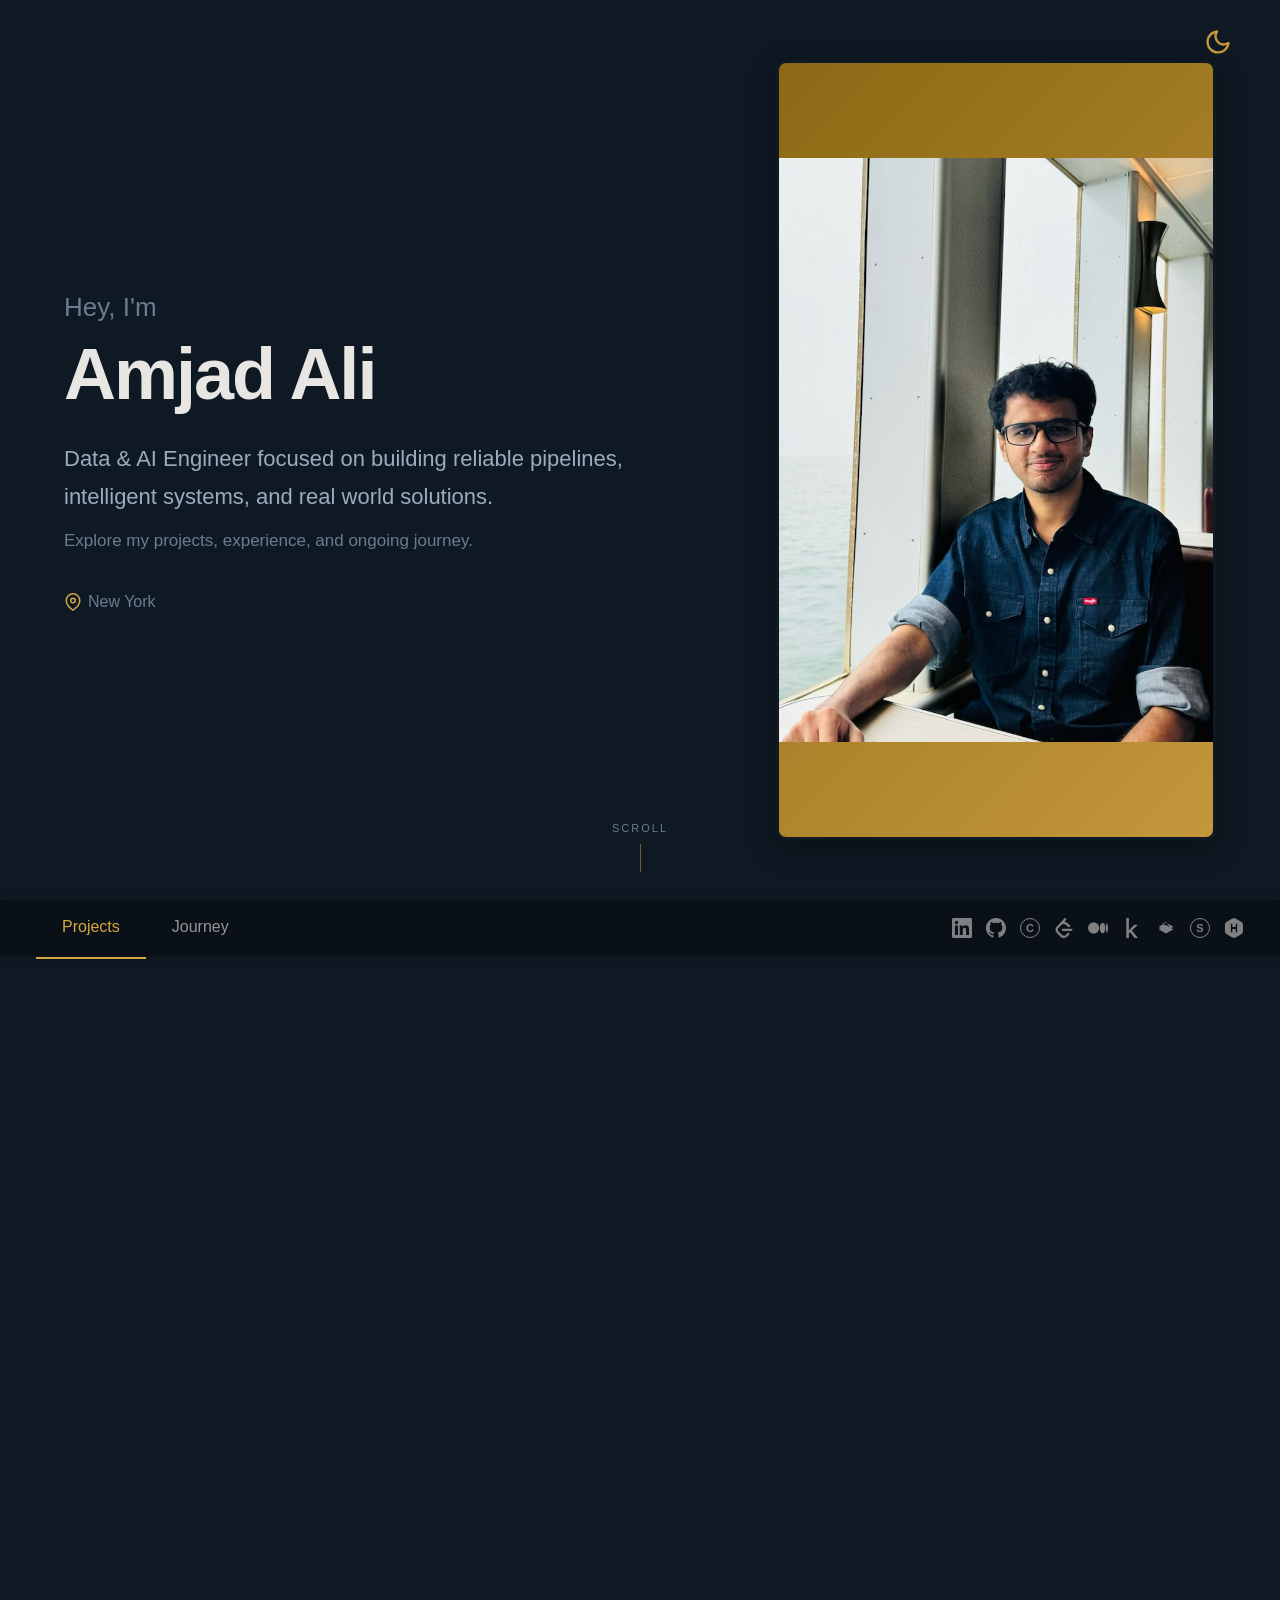
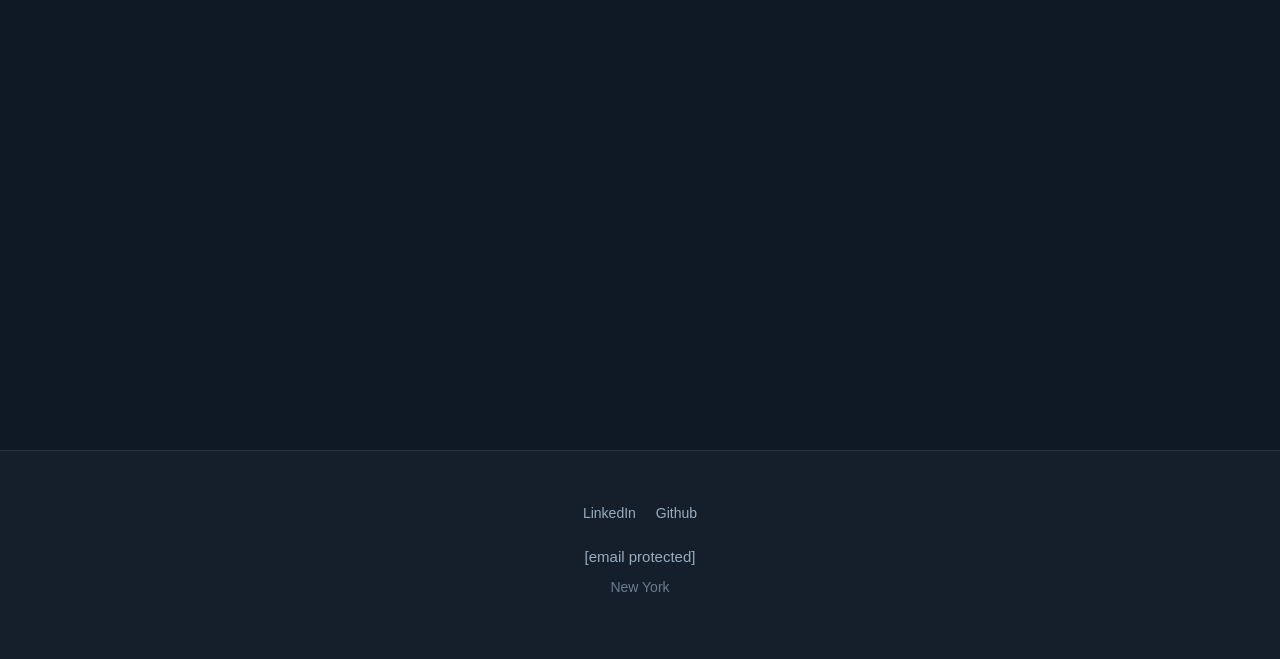
==== commit 025f247c: "Modified Tableau dashboard" ====
--- a/docs/index.html
+++ b/docs/index.html
@@ -56,7 +56,35 @@
     <div class="section-header reveal"><h2>Featured Project</h2></div>
     <div class="featured reveal">
         <div class="featured-inner">
-            <div class="featured-image"><img src="assets/tableau_preview.png" alt="Mortgage Analytics Dashboard"></div>
+            <div class="featured-image" style="overflow:hidden;pointer-events:none;position:relative;">
+                <div class='tableauPlaceholder' id='viz-preview' style='width:100%;height:100%;'>
+                    <noscript><img src='https://public.tableau.com/static/images/HB/HB4RZNBDX/1.png' style='width:100%;border:none;' alt='Portfolio Health Overview'/></noscript>
+                    <object class='tableauViz' id='viz-preview-obj' style='display:none;'>
+                        <param name='host_url' value='https%3A%2F%2Fpublic.tableau.com%2F' />
+                        <param name='embed_code_version' value='3' />
+                        <param name='path' value='shared/HB4RZNBDX' />
+                        <param name='toolbar' value='no' />
+                        <param name='static_image' value='https://public.tableau.com/static/images/HB/HB4RZNBDX/1.png' />
+                        <param name='animate_transition' value='yes' />
+                        <param name='display_static_image' value='yes' />
+                        <param name='display_spinner' value='yes' />
+                        <param name='display_overlay' value='no' />
+                        <param name='display_count' value='no' />
+                        <param name='language' value='en-US' />
+                    </object>
+                </div>
+                <script type='text/javascript'>
+                    (function() {
+                        var d = document.getElementById('viz-preview');
+                        var o = d.getElementsByTagName('object')[0];
+                        o.style.width = d.offsetWidth + 'px';
+                        o.style.height = '380px';
+                        var s = document.createElement('script');
+                        s.src = 'https://public.tableau.com/javascripts/api/viz_v1.js';
+                        o.parentNode.insertBefore(s, o);
+                    })();
+                </script>
+            </div>
             <div class="featured-body">
                 <span class="featured-label">Mortgage Servicing Analytics Platform</span>
                 <h3>Loan Performance Analytics & Risk Intelligence</h3>
@@ -171,12 +199,6 @@
 <!-- FOOTER -->
 <footer class="footer">
     <ul class="footer-links"><li><a href="https://www.linkedin.com/in/amjadkudsi" target="_blank">LinkedIn</a></li><li><a href="https://github.com/AmjadKudsi" target="_blank">Github</a></li></ul>
-    <div class="footer-email"><a href="mailto:kudsiamjad@gmail.com">kudsiamjad@gmail.com</a></div>
+    <div class="footer-email"><a href="/cdn-cgi/l/email-protection#315a44554258505c5b505571565c50585d1f525e5c"><span class="__cf_email__" data-cfemail="4a213f2e39232b27202b2e0a2d272b232664292527">[email&#160;protected]</span></a></div>
     <div class="footer-location">New York</div>
-    <p class="copy">&copy; 2026 Amjad Ali Kudsi</p>
-</footer>
-
-<script src="app.js"></script>
-<script src="ml-demo.js" defer></script>
-</body>
-</html>
+    <p class="
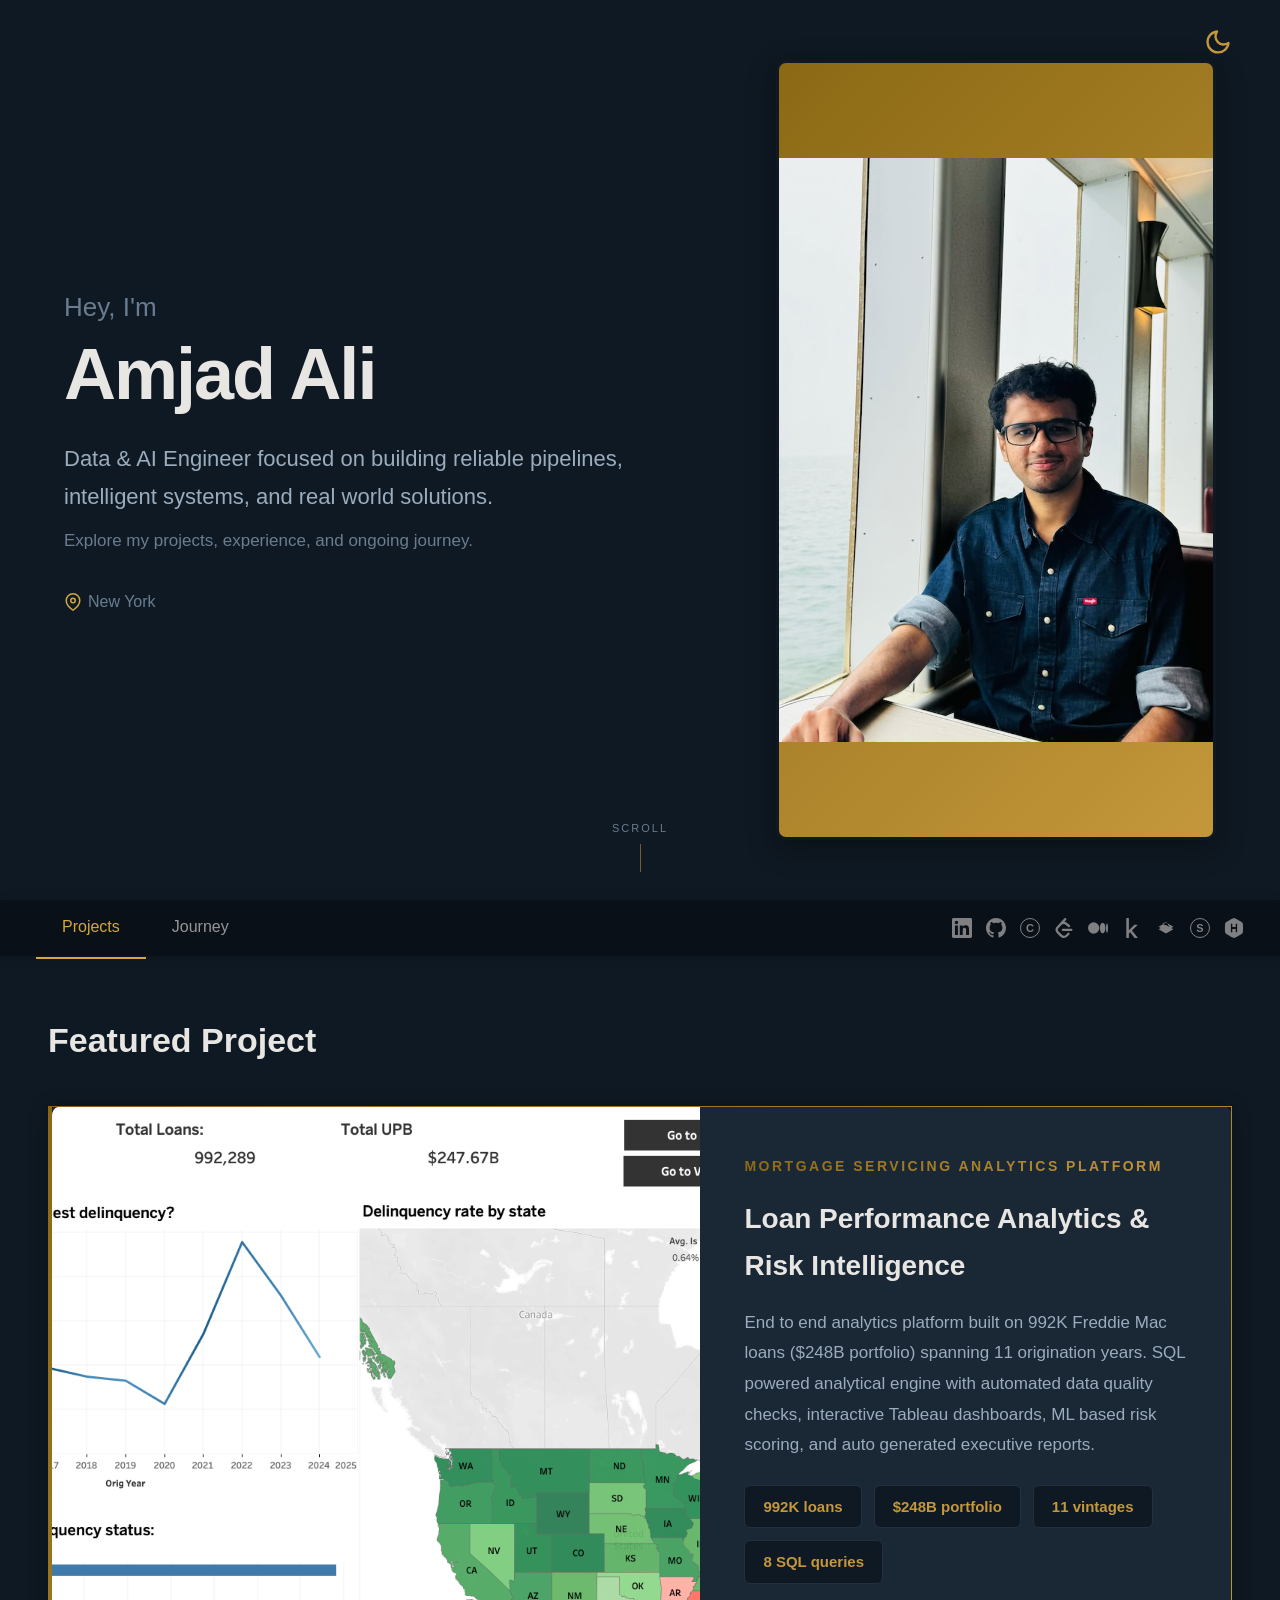
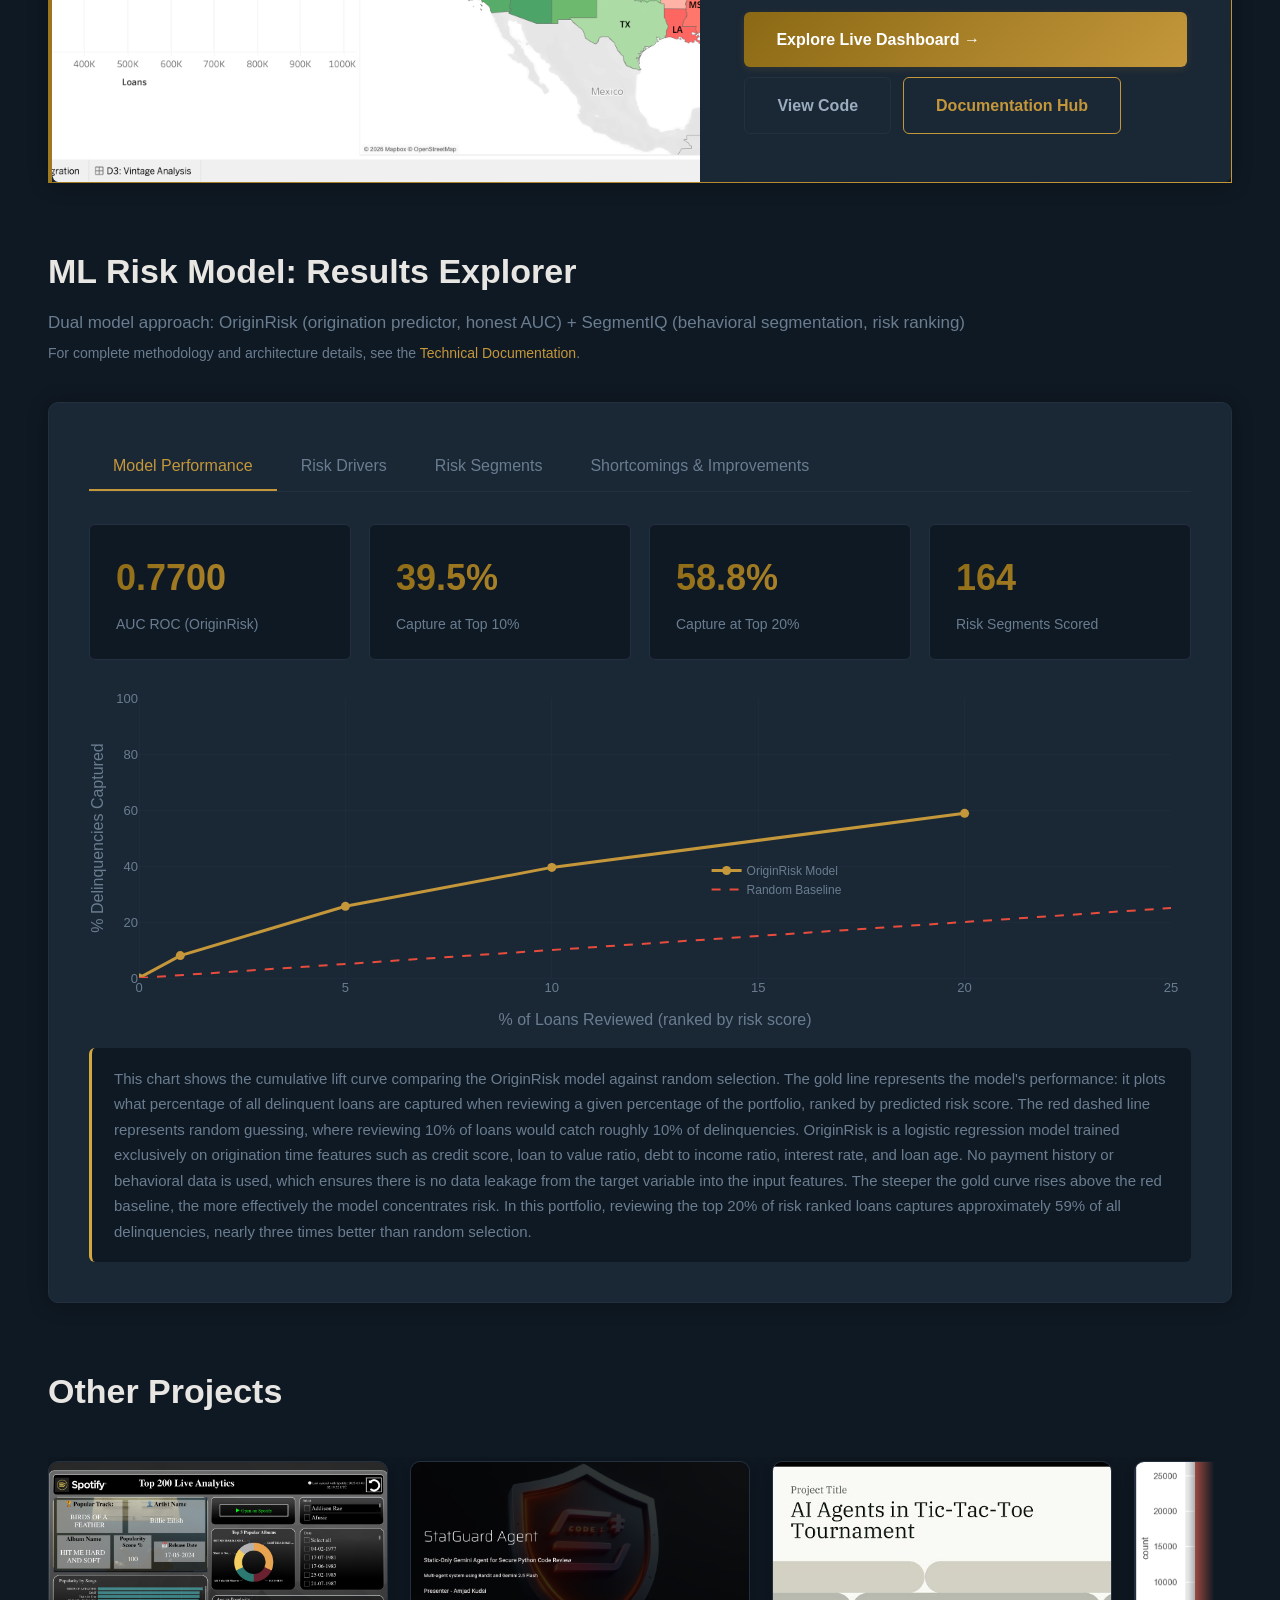
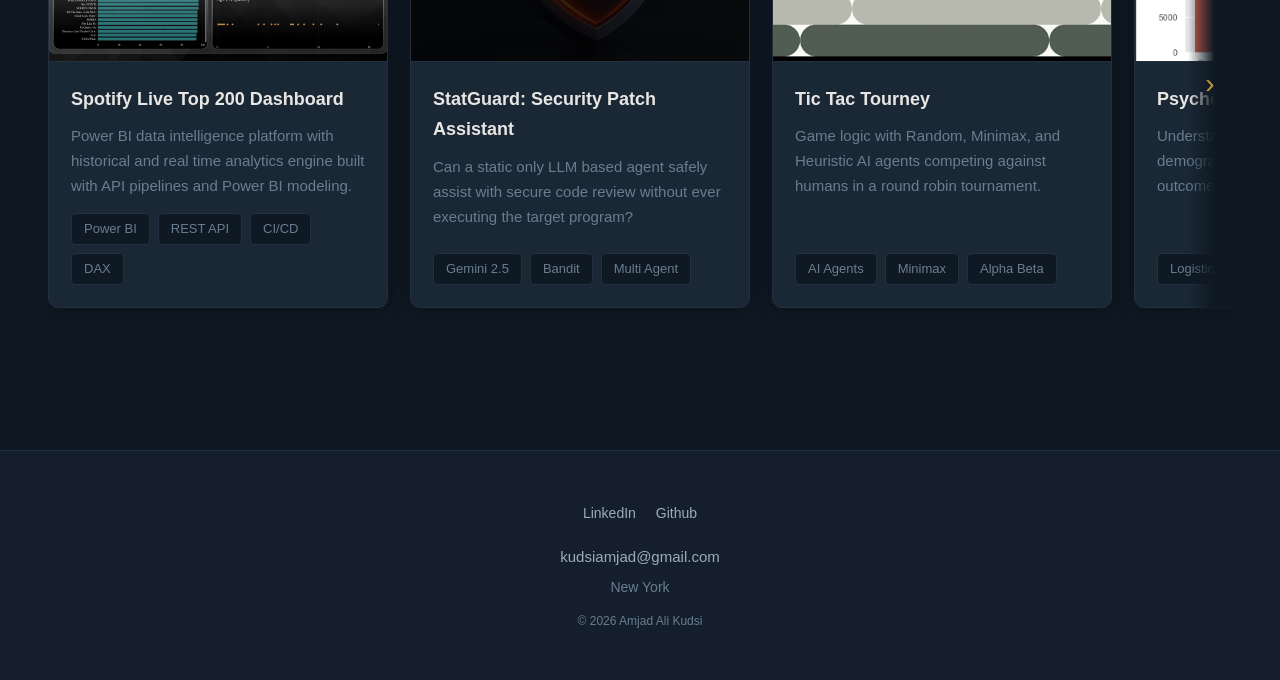
==== commit e11fce3b: "Check updates" ====
--- a/docs/index.html
+++ b/docs/index.html
@@ -56,35 +56,7 @@
     <div class="section-header reveal"><h2>Featured Project</h2></div>
     <div class="featured reveal">
         <div class="featured-inner">
-            <div class="featured-image" style="overflow:hidden;pointer-events:none;position:relative;">
-                <div class='tableauPlaceholder' id='viz-preview' style='width:100%;height:100%;'>
-                    <noscript><img src='https://public.tableau.com/static/images/HB/HB4RZNBDX/1.png' style='width:100%;border:none;' alt='Portfolio Health Overview'/></noscript>
-                    <object class='tableauViz' id='viz-preview-obj' style='display:none;'>
-                        <param name='host_url' value='https%3A%2F%2Fpublic.tableau.com%2F' />
-                        <param name='embed_code_version' value='3' />
-                        <param name='path' value='shared/HB4RZNBDX' />
-                        <param name='toolbar' value='no' />
-                        <param name='static_image' value='https://public.tableau.com/static/images/HB/HB4RZNBDX/1.png' />
-                        <param name='animate_transition' value='yes' />
-                        <param name='display_static_image' value='yes' />
-                        <param name='display_spinner' value='yes' />
-                        <param name='display_overlay' value='no' />
-                        <param name='display_count' value='no' />
-                        <param name='language' value='en-US' />
-                    </object>
-                </div>
-                <script type='text/javascript'>
-                    (function() {
-                        var d = document.getElementById('viz-preview');
-                        var o = d.getElementsByTagName('object')[0];
-                        o.style.width = d.offsetWidth + 'px';
-                        o.style.height = '380px';
-                        var s = document.createElement('script');
-                        s.src = 'https://public.tableau.com/javascripts/api/viz_v1.js';
-                        o.parentNode.insertBefore(s, o);
-                    })();
-                </script>
-            </div>
+            <div class="featured-image"><img src="assets/tableau_preview.png" alt="Mortgage Analytics Dashboard"></div>
             <div class="featured-body">
                 <span class="featured-label">Mortgage Servicing Analytics Platform</span>
                 <h3>Loan Performance Analytics & Risk Intelligence</h3>
@@ -199,6 +171,12 @@
 <!-- FOOTER -->
 <footer class="footer">
     <ul class="footer-links"><li><a href="https://www.linkedin.com/in/amjadkudsi" target="_blank">LinkedIn</a></li><li><a href="https://github.com/AmjadKudsi" target="_blank">Github</a></li></ul>
-    <div class="footer-email"><a href="/cdn-cgi/l/email-protection#315a44554258505c5b505571565c50585d1f525e5c"><span class="__cf_email__" data-cfemail="4a213f2e39232b27202b2e0a2d272b232664292527">[email&#160;protected]</span></a></div>
+    <div class="footer-email"><a href="mailto:kudsiamjad@gmail.com">kudsiamjad@gmail.com</a></div>
     <div class="footer-location">New York</div>
-    <p class="+    <p class="copy">&copy; 2026 Amjad Ali Kudsi</p>
+</footer>
+
+<script src="app.js"></script>
+<script src="ml-demo.js" defer></script>
+</body>
+</html>
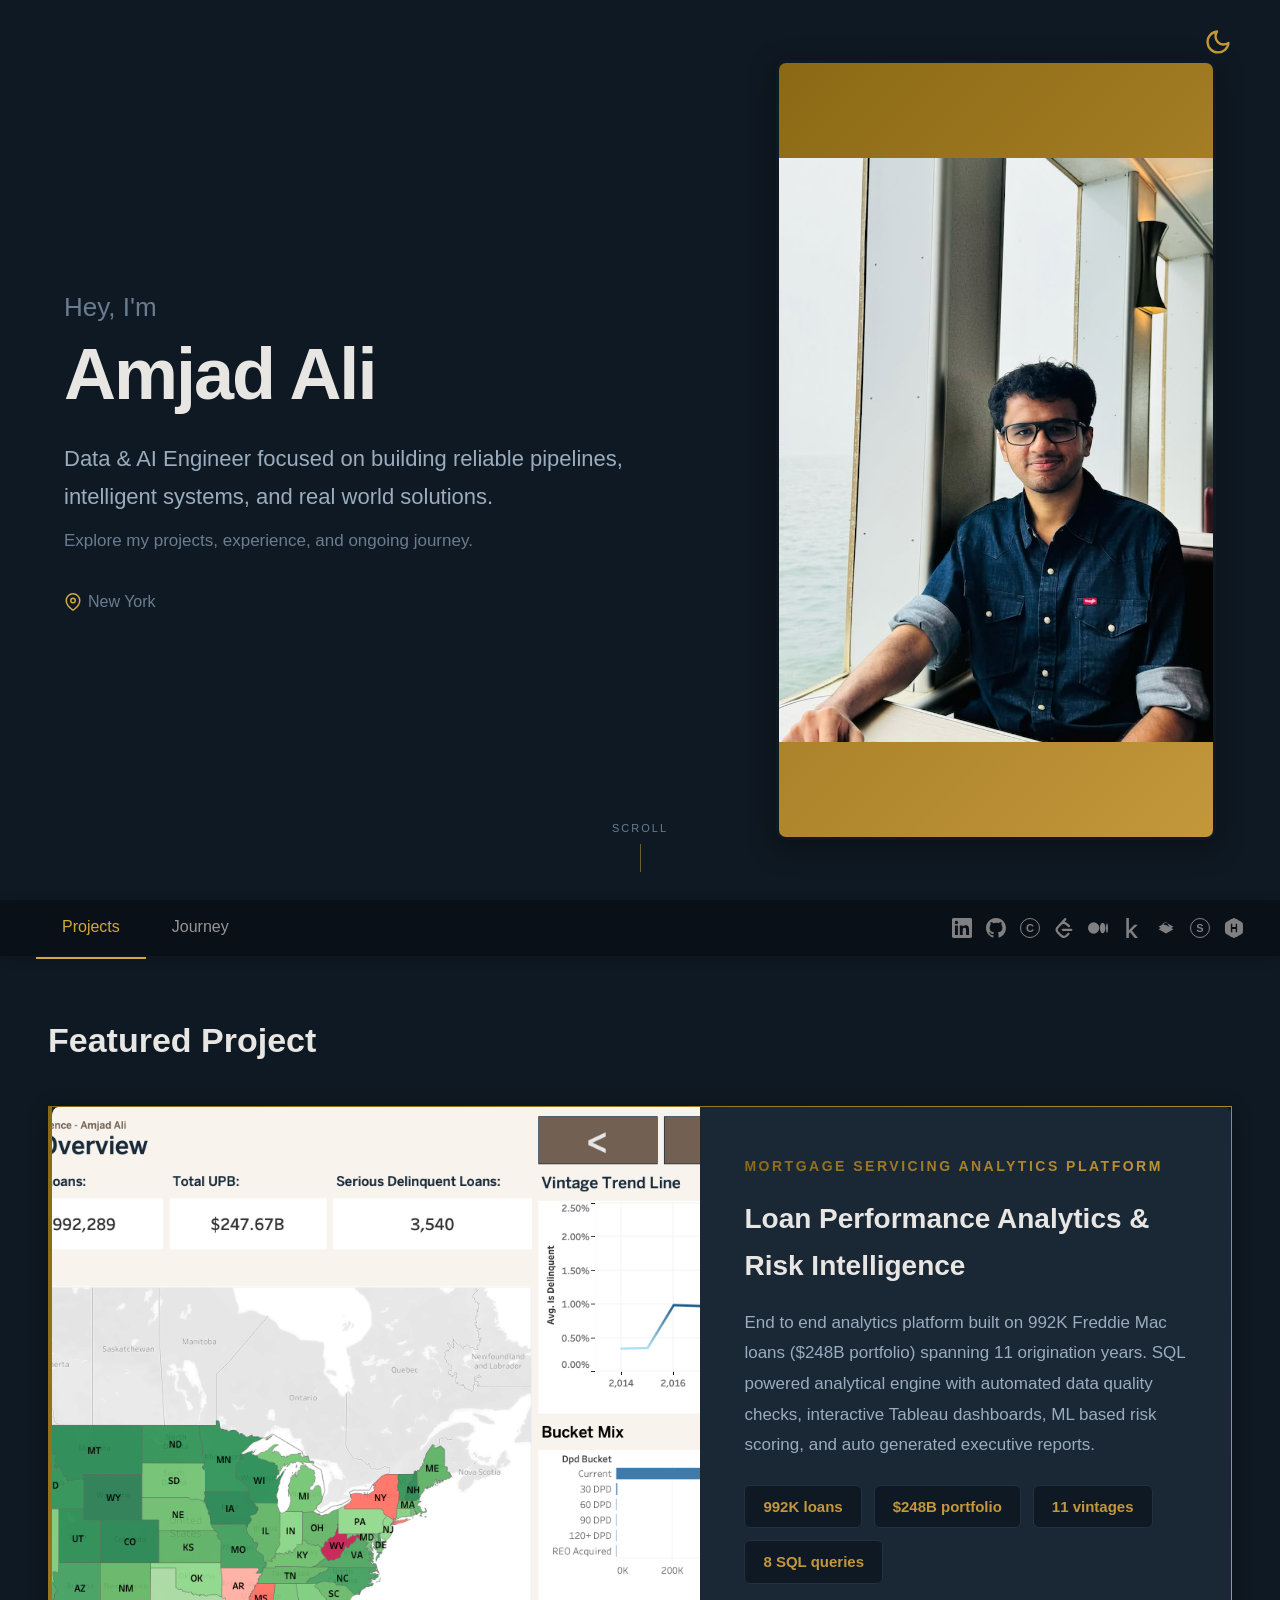
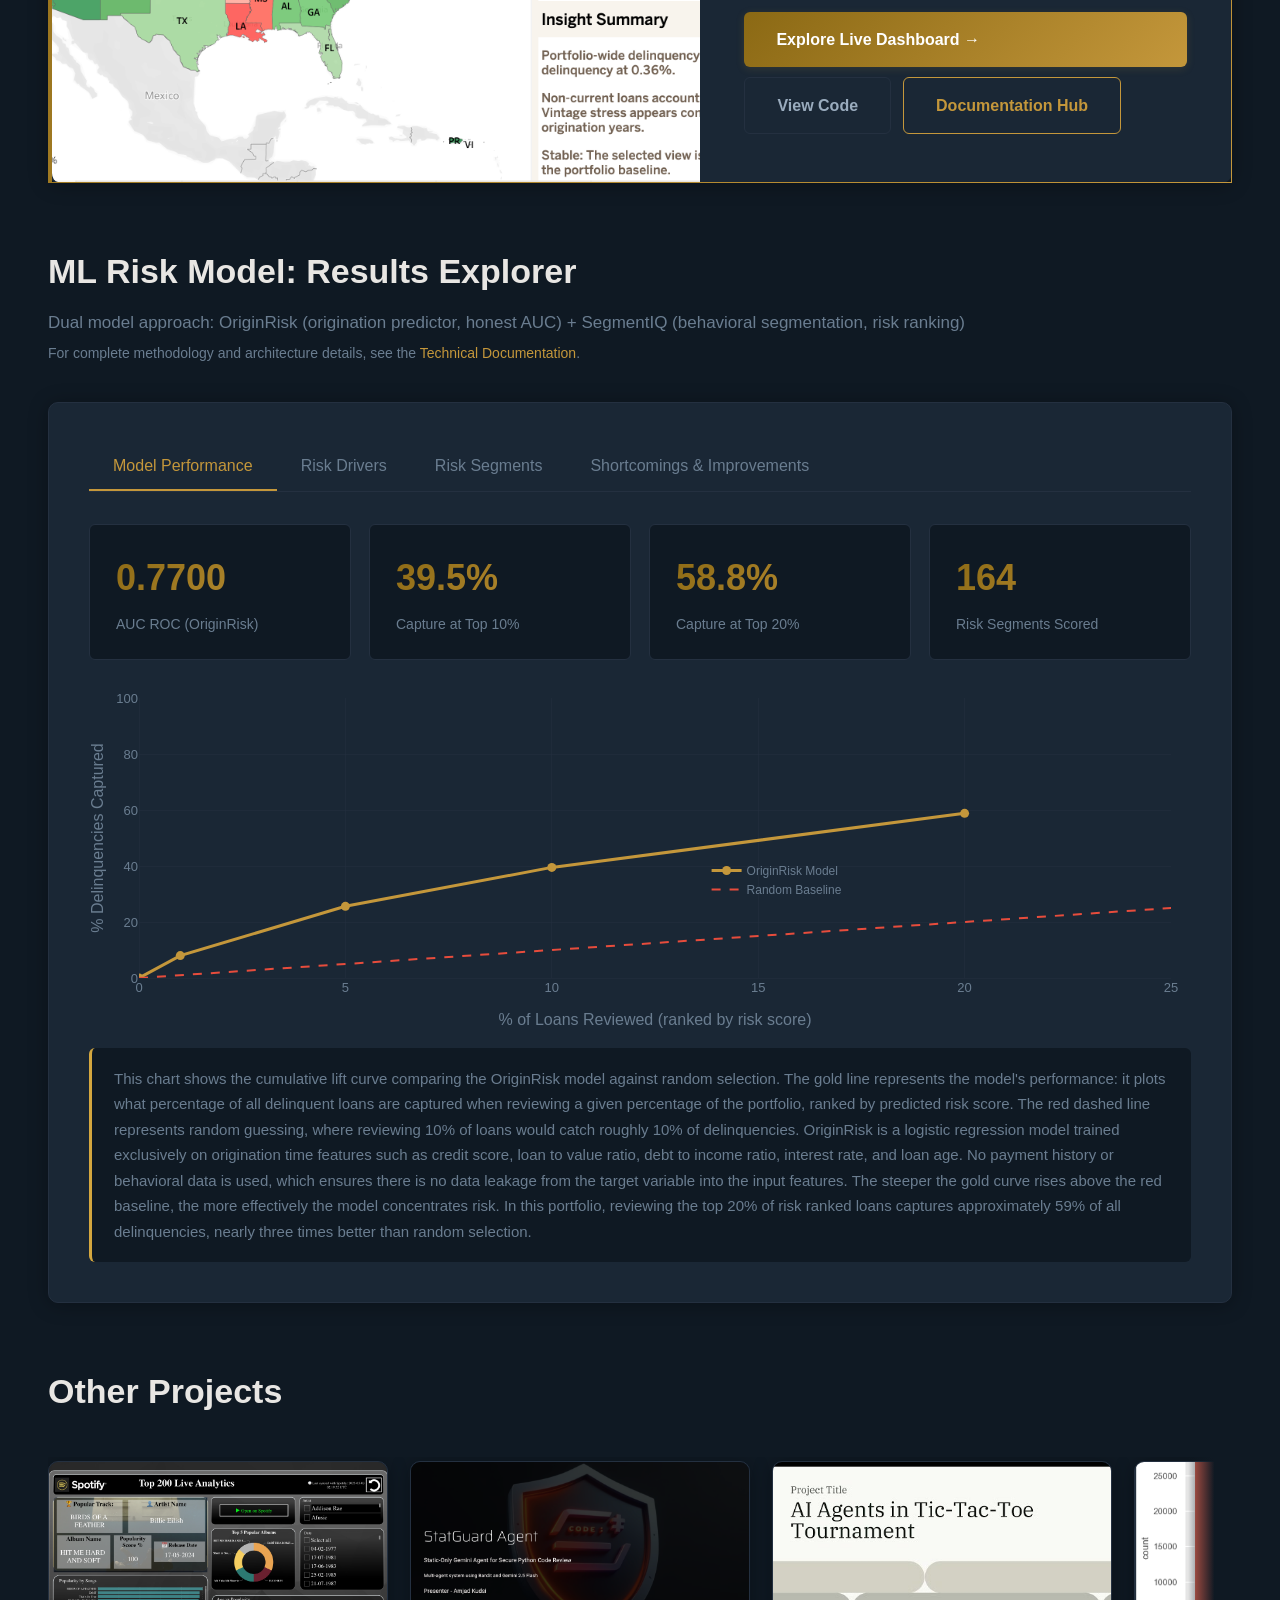
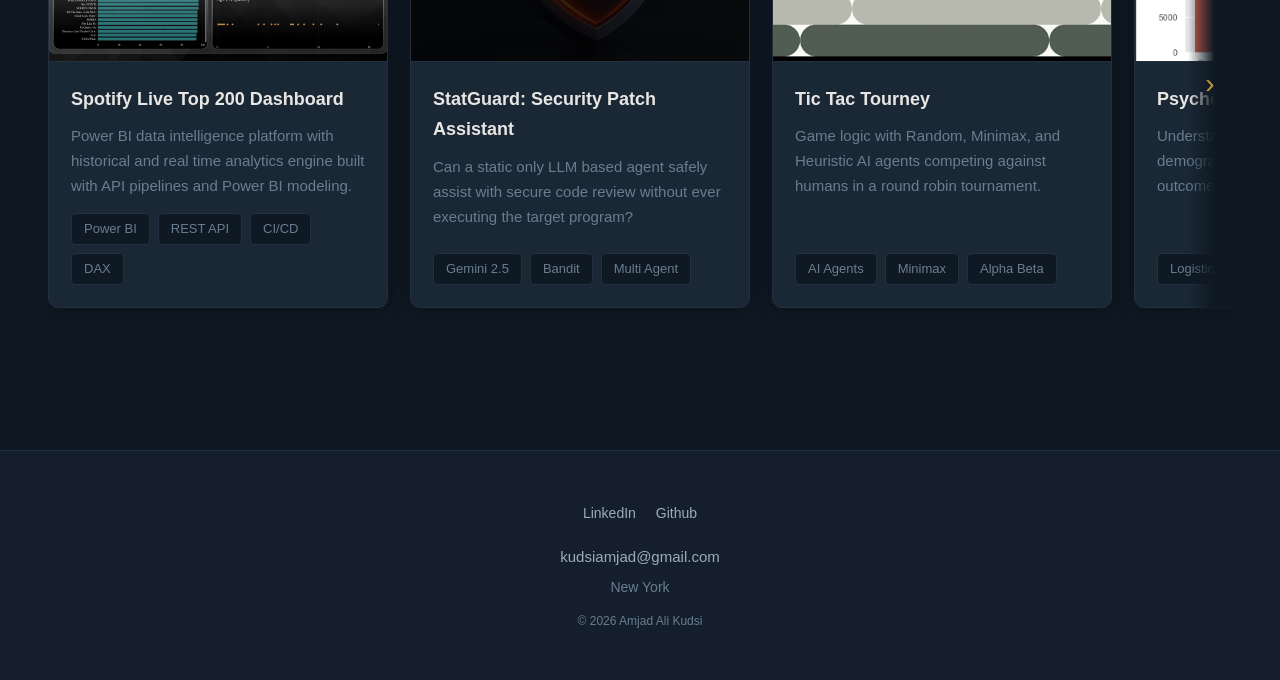
==== commit 8971b662: "Update image source for CodeSignal tools badge" ====
--- a/docs/index.html
+++ b/docs/index.html
@@ -160,7 +160,7 @@
 
         <div class="tools-display" style="margin-top:48px;">
             <div class="badges-tier-label">Tools & Technologies</div>
-            <img src="assets/badges/codesignal_tools.png" alt="CodeSignal Tools">
+            <img src="assets/badges/codesignal_techstack.png" alt="CodeSignal Tools">
             <div class="tools-caption">Practiced on CodeSignal</div>
         </div>
     </div>
